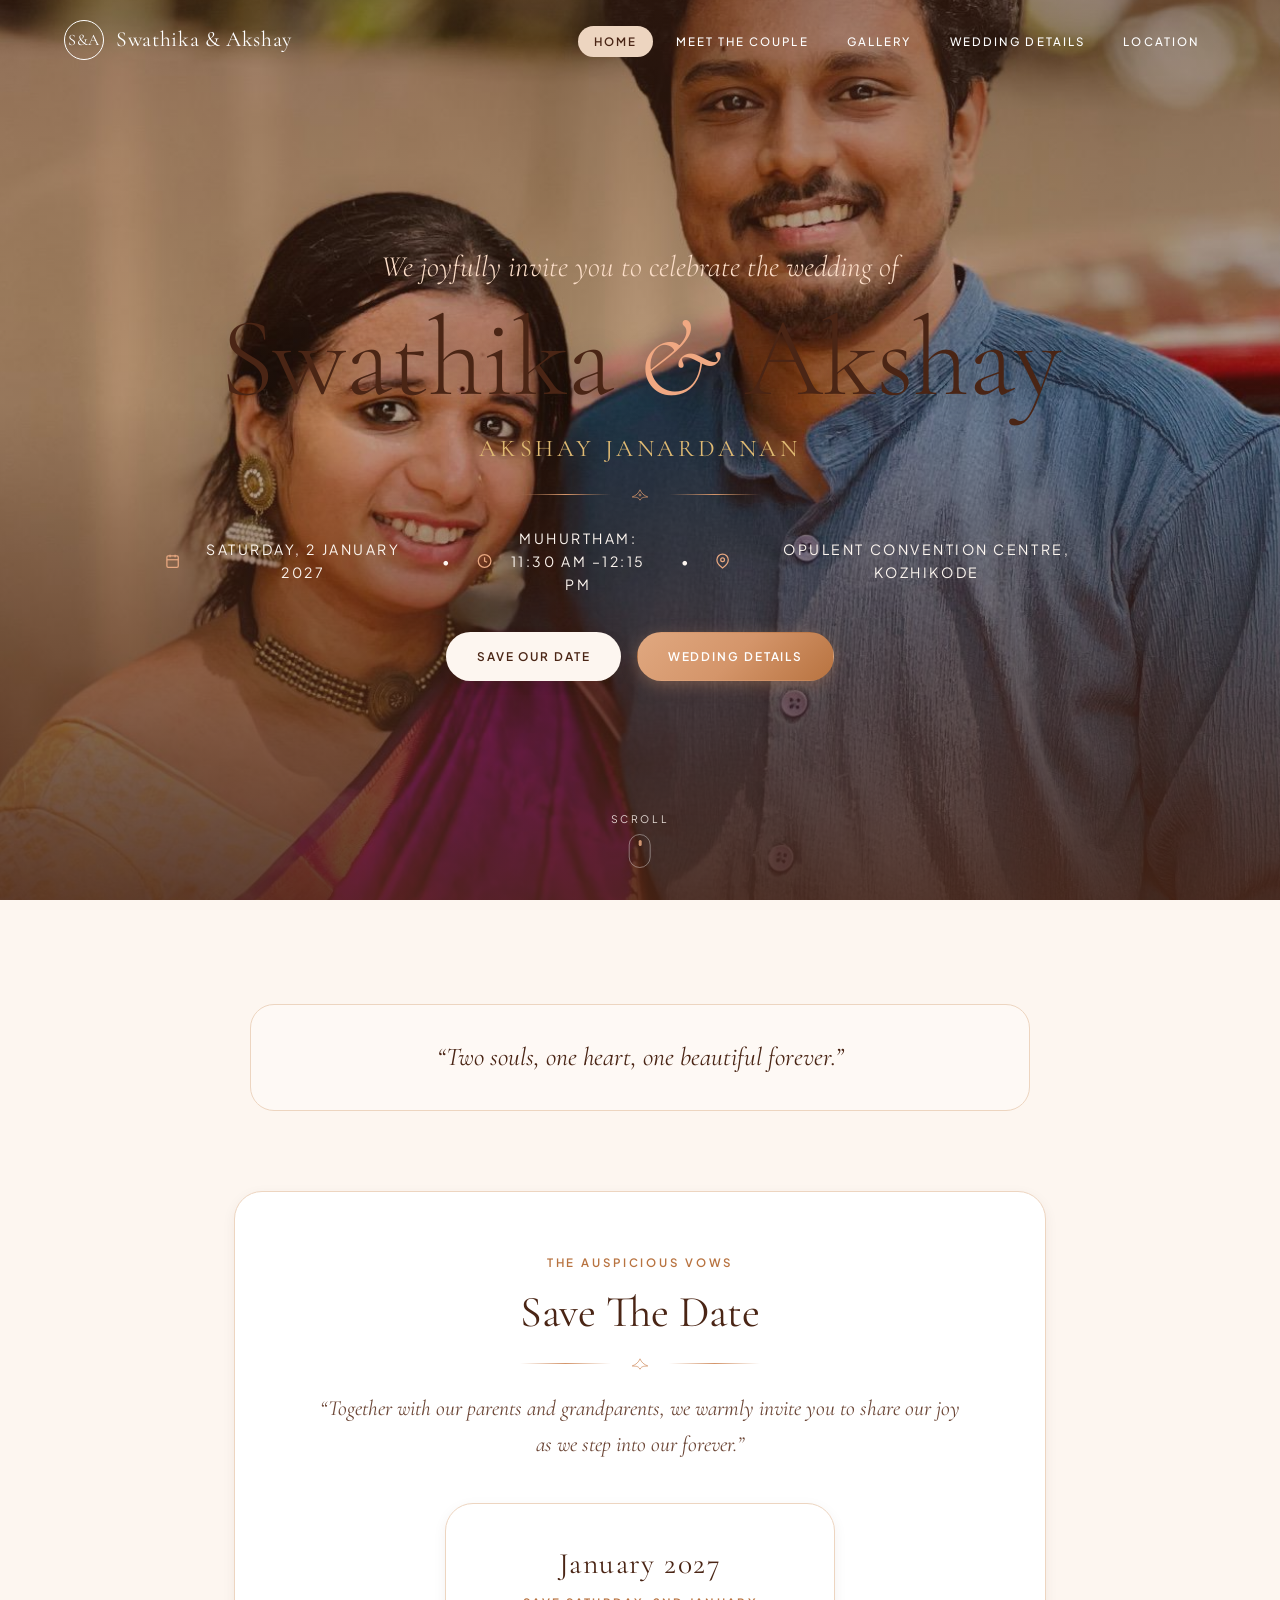
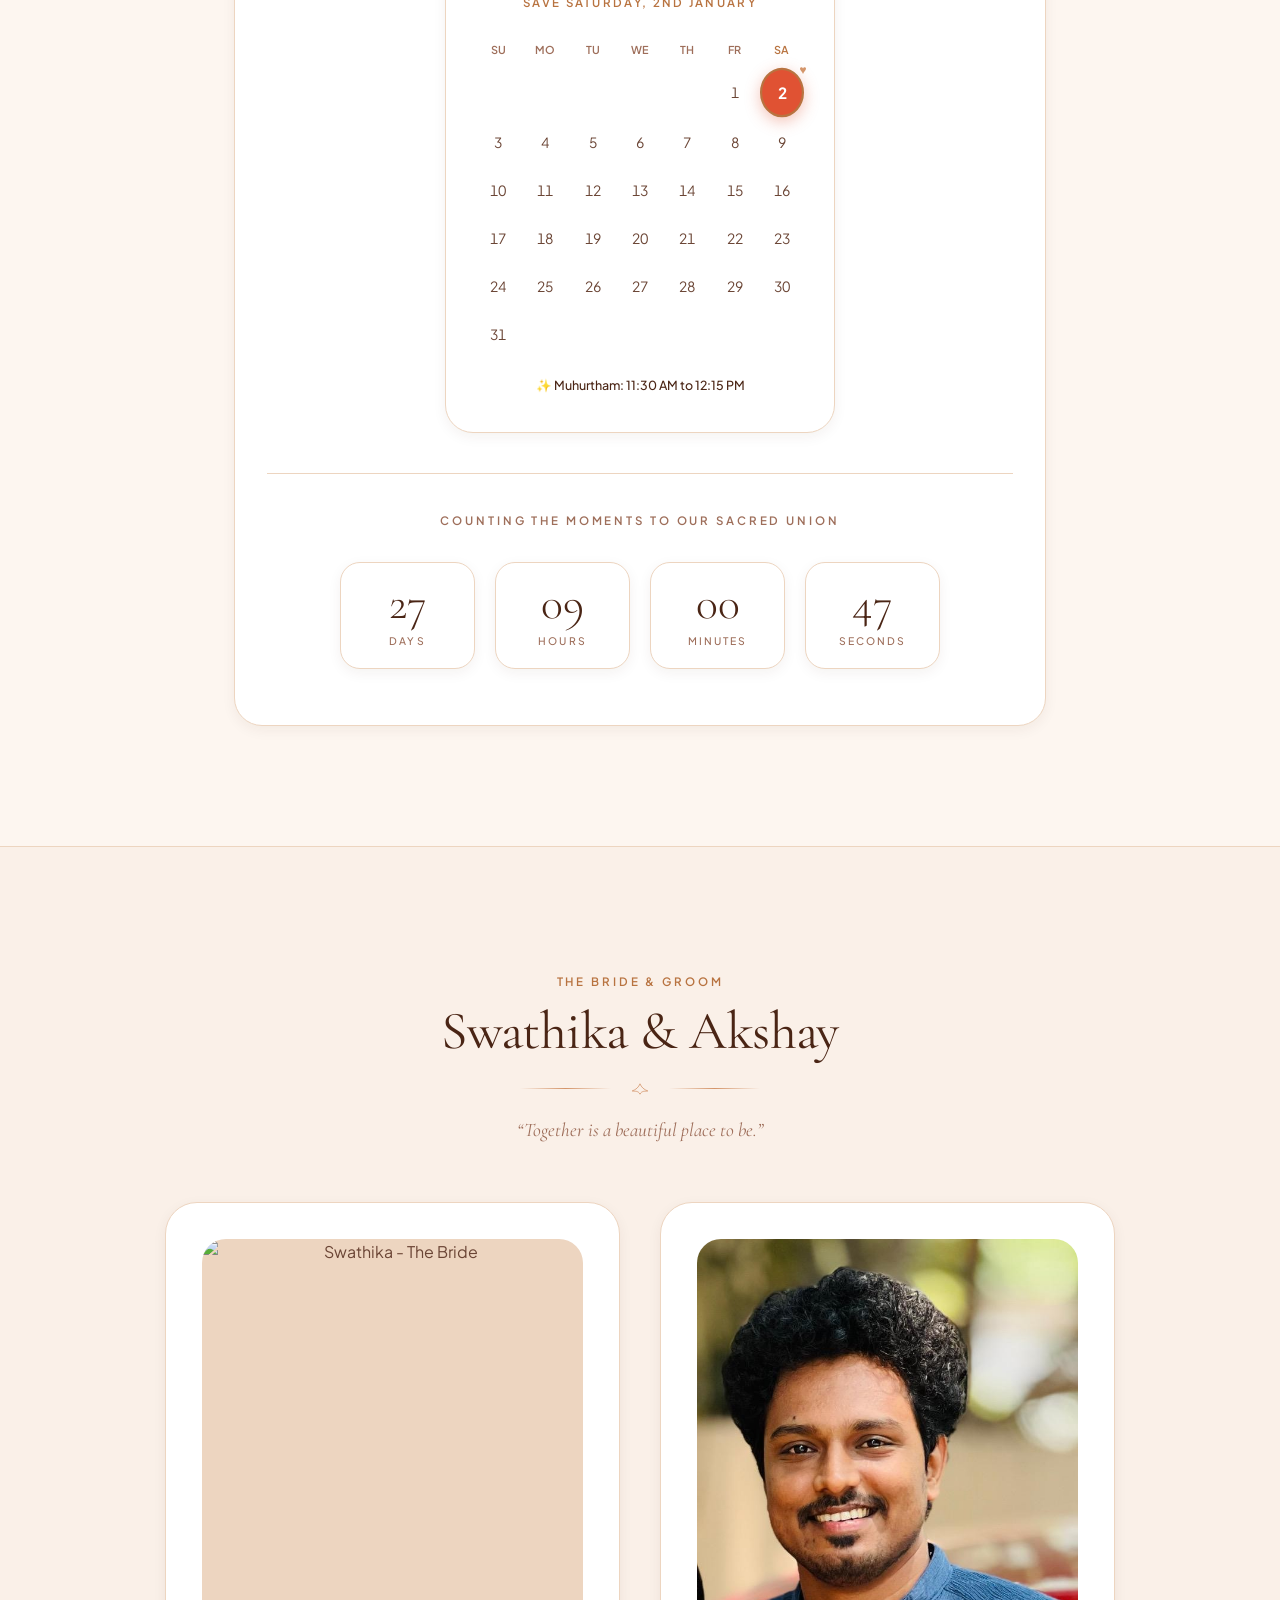
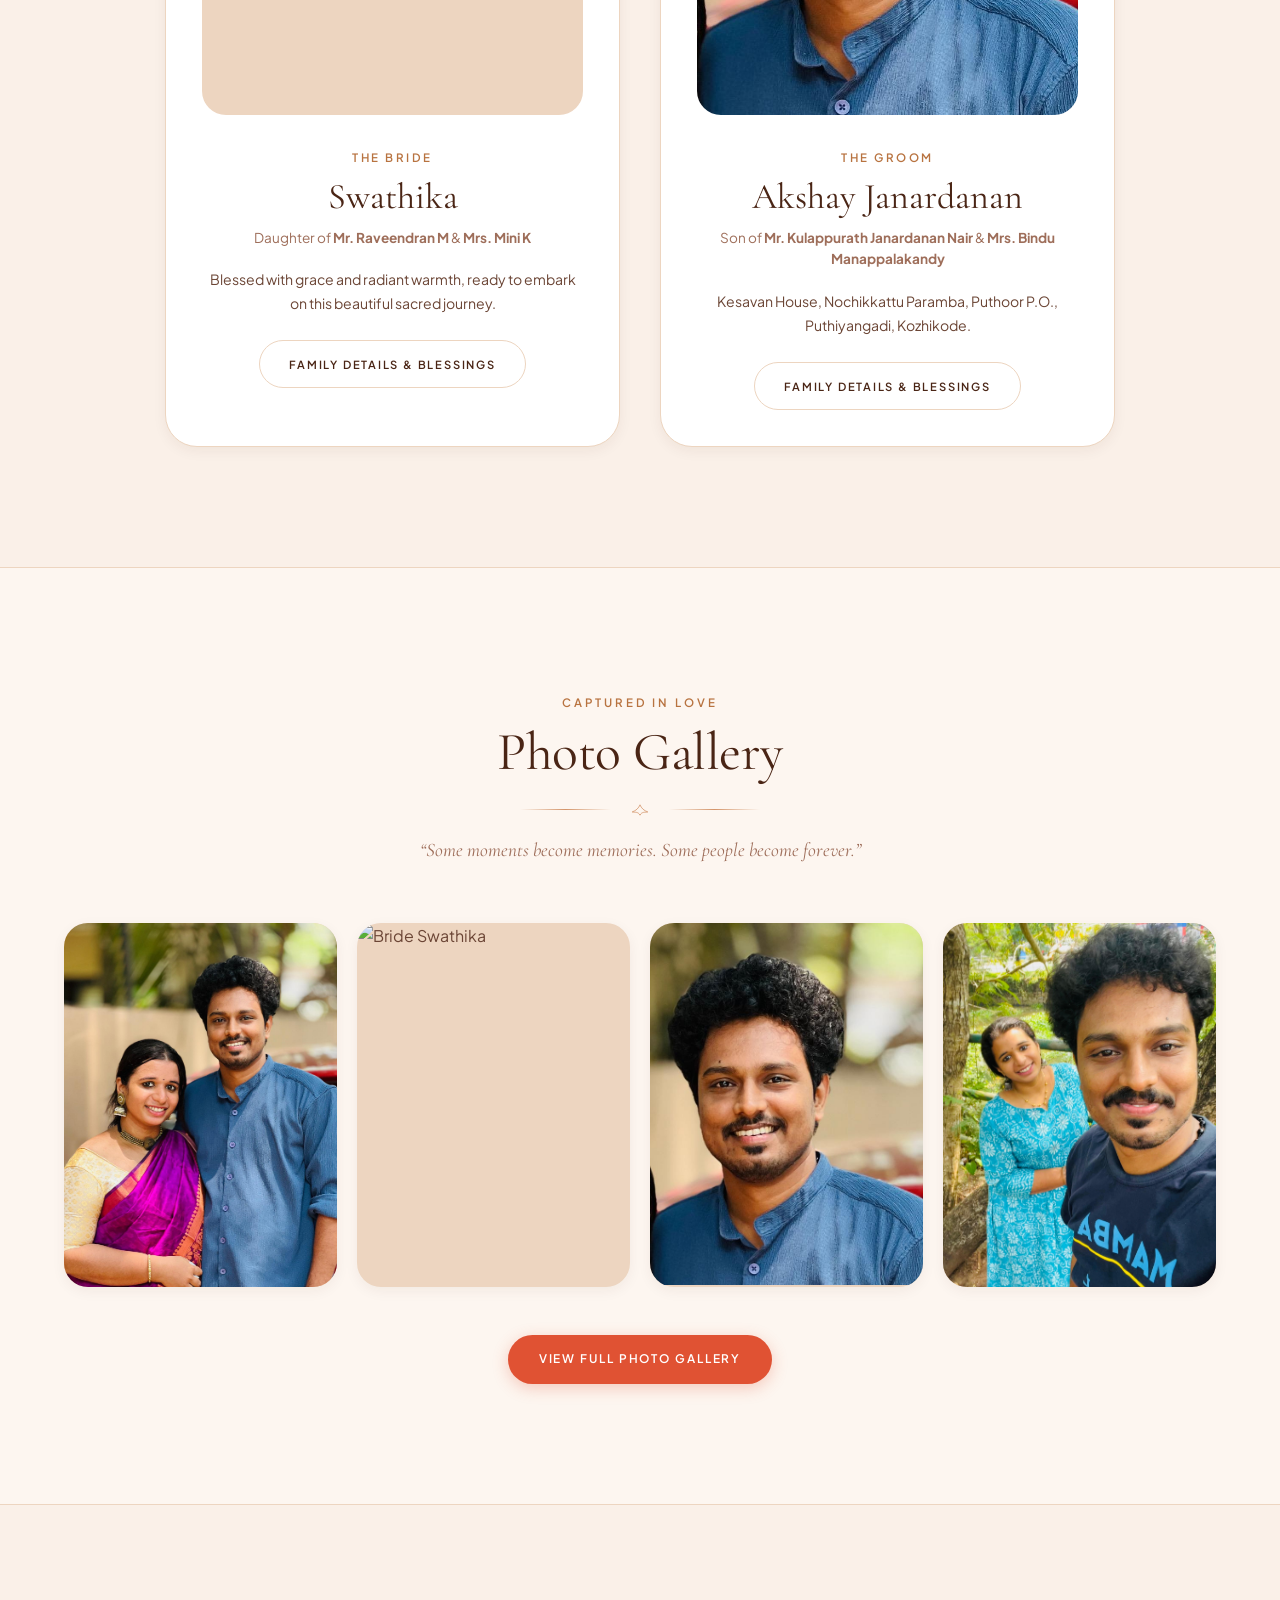
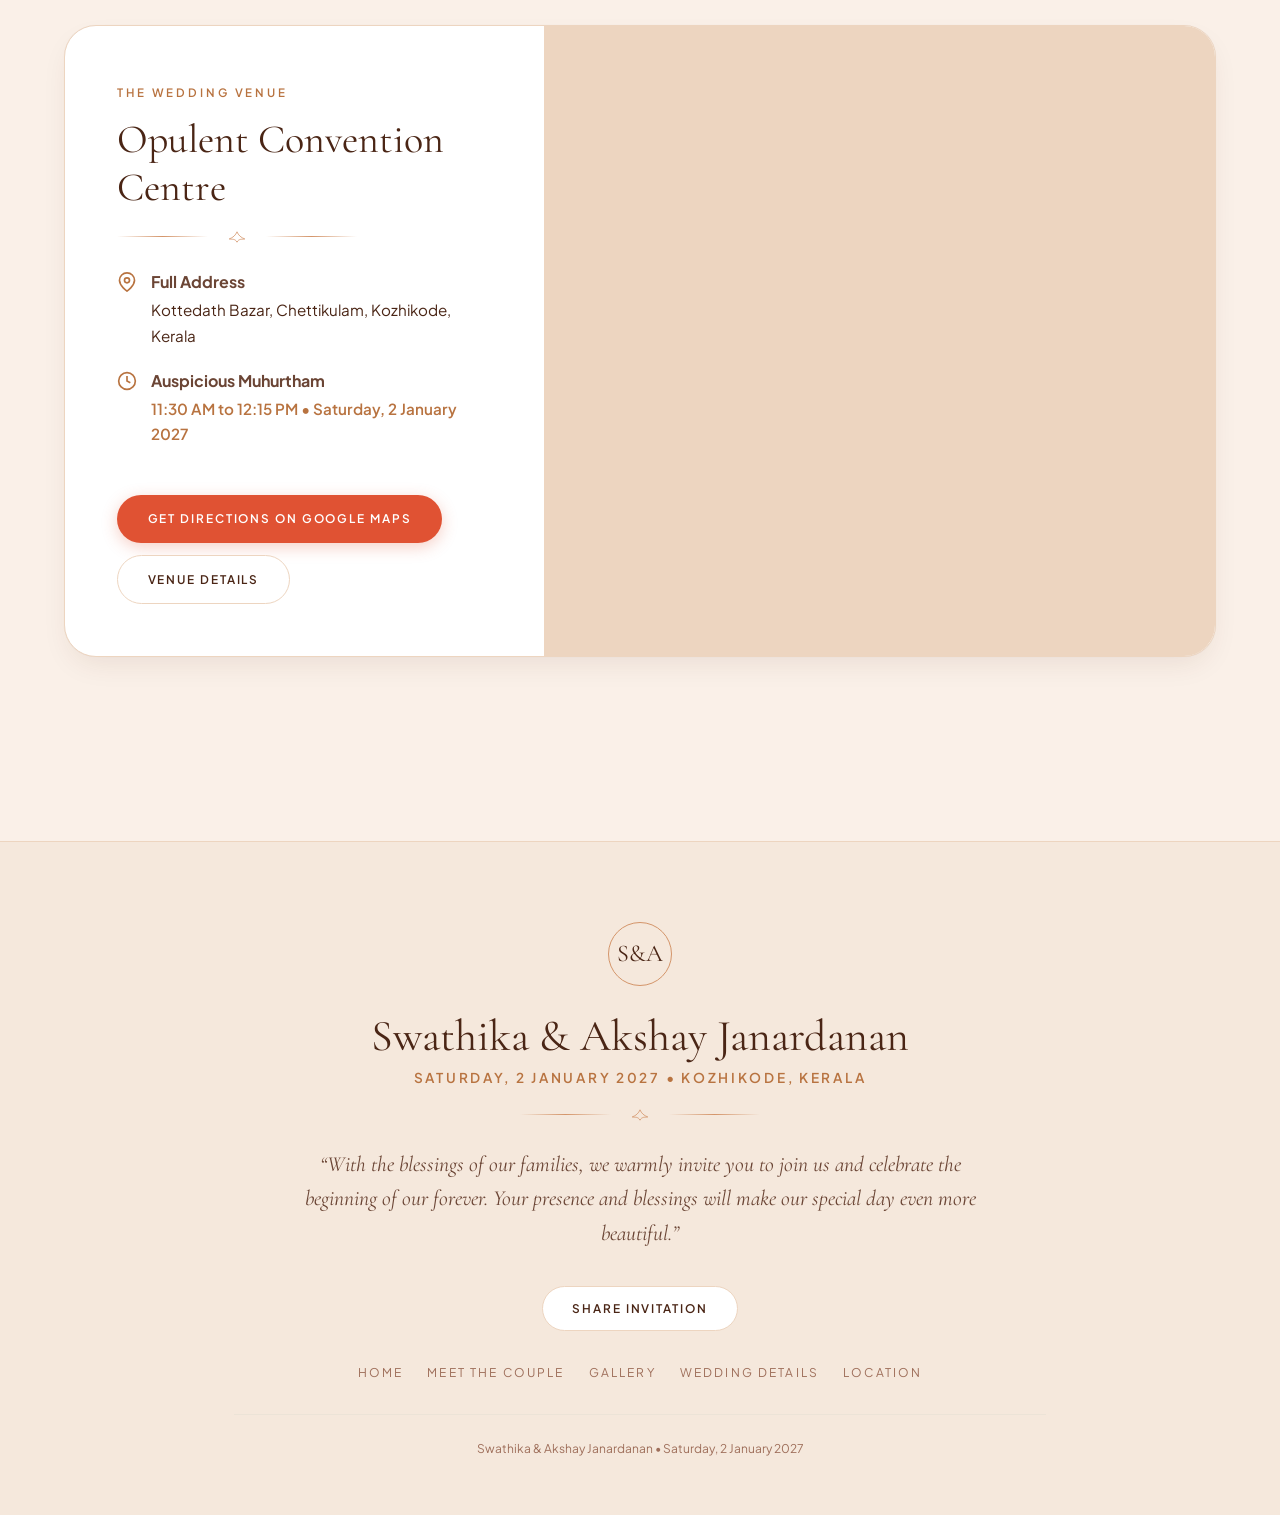
==== index.html @ 13330723 "first commit" ====
<!DOCTYPE html>
<html lang="en">
<head>
  <meta charset="UTF-8">
  <meta name="viewport" content="width=device-width, initial-scale=1.0">
  <meta name="description" content="Wedding celebration invitation for Swathika & Akshay Janardanan on Saturday, 2 January 2027 at Opulent Convention Centre, Kozhikode.">
  <meta property="og:title" content="Swathika & Akshay Janardanan — Wedding Invitation">
  <meta property="og:description" content="With the blessings of our families, we warmly invite you to join us and celebrate the beginning of our forever.">
  <title>Swathika &amp; Akshay Janardanan | Wedding Celebration</title>

  <!-- Google Fonts: Cormorant Garamond, Playfair Display, Plus Jakarta Sans, Alex Brush -->
  <link rel="preconnect" href="https://fonts.googleapis.com">
  <link rel="preconnect" href="https://fonts.gstatic.com" crossorigin>
  <link href="https://fonts.googleapis.com/css2?family=Alex+Brush&family=Cormorant+Garamond:ital,wght@0,300;0,400;0,500;0,600;1,300;1,400;1,500&family=Playfair+Display:ital,wght@0,400;0,500;0,600;1,400&family=Plus+Jakarta+Sans:wght@300;400;500;600;700&display=swap" rel="stylesheet">

  <link rel="stylesheet" href="style.css">
  <link rel="icon" type="image/svg+xml" href="data:image/svg+xml,%3Csvg xmlns='http://www.w3.org/2000/svg' viewBox='0 0 100 100'%3E%3Ccircle cx='50' cy='50' r='46' fill='%23F8F5EF' stroke='%23C5A059' stroke-width='2'/%3E%3Cpath d='M50 24 C42 34 32 44 26 58 C22 66 26 76 36 78 C44 79 48 72 50 66 C52 72 56 79 64 78 C74 76 78 66 74 58 C68 44 58 34 50 24 Z' fill='none' stroke='%2351453E' stroke-width='1.5'/%3E%3Ctext x='50' y='92' font-family='serif' font-size='11' text-anchor='middle' fill='%2351453E'%3ES %26 A%3C/text%3E%3C/svg%3E">
</head>
<body>

  <!-- =========================================================================
       NAVIGATION BAR
       ========================================================================= -->
  <header class="header-nav header-hero">
    <div class="container nav-container">
      <a href="index.html" class="nav-brand" aria-label="Swathika and Akshay Wedding Home">
        <div class="brand-monogram">S&amp;A</div>
        <span class="brand-names">Swathika &amp; Akshay</span>
      </a>

      <!-- Desktop Navigation Menu -->
      <ul class="nav-menu">
        <li><a href="index.html" class="nav-link active">Home</a></li>
        <li><a href="meet-the-couple.html" class="nav-link">Meet the Couple</a></li>
        <li><a href="gallery.html" class="nav-link">Gallery</a></li>
        <li><a href="wedding-details.html" class="nav-link">Wedding Details</a></li>
        <li><a href="location.html" class="nav-link">Location</a></li>
      </ul>
      <button class="mobile-menu-toggle" type="button" aria-label="Open navigation menu" aria-controls="mobile-navigation" aria-expanded="false">
        <svg viewBox="0 0 24 24" fill="none" stroke="currentColor" stroke-width="1.8" stroke-linecap="round" aria-hidden="true">
          <path d="M4 7h16M4 12h16M4 17h16"></path>
        </svg>
      </button>
    </div>
  </header>

  <!-- Mobile Drawer Menu -->
  <nav id="mobile-navigation" class="mobile-nav-drawer" aria-label="Mobile navigation" aria-hidden="true" inert>
    <a href="index.html" class="mobile-nav-link active">Home</a>
    <a href="meet-the-couple.html" class="mobile-nav-link">Meet the Couple</a>
    <a href="gallery.html" class="mobile-nav-link">Gallery</a>
    <a href="wedding-details.html" class="mobile-nav-link">Wedding Details</a>
    <a href="location.html" class="mobile-nav-link">Location</a>
  </nav>

  <main>
    <!-- =========================================================================
         1. FULL-SCREEN HERO SECTION
         ========================================================================= -->
    <section class="hero-section">
      <div class="hero-background">
        <!-- Couple Hero Photo (easily replaced by placing your photo at images/couple-hero.jpg) -->
        <img src="images/couple-1.jpg" alt="Swathika and Akshay Janardanan" onerror="this.onerror=null; this.src='https://images.unsplash.com/photo-1583939003579-730e3918a45a?auto=format&fit=crop&w=2000&q=85';">
      </div>
      <div class="hero-overlay"></div>

      <div class="hero-content">
        <!-- Subheading -->
        <p class="hero-subheading">
          We joyfully invite you to celebrate the wedding of
        </p>

        <!-- Couple Names -->
        <h1 class="hero-names">
          Swathika <span class="hero-ampersand">&amp;</span> Akshay
        </h1>
        <p style="font-family: var(--font-serif); font-size: 1.5rem; letter-spacing: 0.15em; text-transform: uppercase; color: #DFBA73; margin-top: -0.5rem; margin-bottom: 0.5rem;">
          Akshay Janardanan
        </p>

        <!-- Floral botanical divider -->
        <div class="floral-divider">
          <svg viewBox="0 0 40 20">
            <path d="M20 2 C18 7 14 11 8 13 C12 14 17 12 20 18 C23 12 28 14 32 13 C26 11 22 7 20 2 Z"/>
            <circle cx="20" cy="10" r="1.5"/>
          </svg>
        </div>

        <!-- Wedding Date, Muhurtham & Venue -->
        <div class="hero-details">
          <div class="hero-detail-item">
            <svg viewBox="0 0 24 24" fill="none" stroke="currentColor" stroke-width="2"><rect x="3" y="4" width="18" height="18" rx="2"></rect><line x1="16" y1="2" x2="16" y2="6"></line><line x1="8" y1="2" x2="8" y2="6"></line><line x1="3" y1="10" x2="21" y2="10"></line></svg>
            <span>Saturday, 2 January 2027</span>
          </div>
          <span>•</span>
          <div class="hero-detail-item">
            <svg viewBox="0 0 24 24" fill="none" stroke="currentColor" stroke-width="2"><circle cx="12" cy="12" r="10"></circle><polyline points="12 6 12 12 16 14"></polyline></svg>
            <span>Muhurtham: <br>11:30 AM –12:15 PM</span>
          </div>
          <span>•</span>
          <div class="hero-detail-item">
            <svg viewBox="0 0 24 24" fill="none" stroke="currentColor" stroke-width="2"><path d="M21 10c0 7-9 13-9 13s-9-6-9-13a9 9 0 0 1 18 0z"></path><circle cx="12" cy="10" r="3"></circle></svg>
            <span>Opulent Convention Centre, Kozhikode</span>
          </div>
        </div>

        <!-- Action Buttons -->
        <div class="hero-actions">
          <a href="#save-the-date" class="btn btn-light">Save Our Date</a>
          <a href="wedding-details.html" class="btn btn-gold">Wedding Details</a>
        </div>
      </div>

      <!-- Animated Scroll Indicator -->
      <a href="#save-the-date" class="scroll-indicator" aria-label="Scroll down to Save the Date">
        <span>Scroll</span>
        <div class="scroll-mouse">
          <div class="scroll-wheel"></div>
        </div>
      </a>
    </section>

    <!-- =========================================================================
         EDITORIAL QUOTE #1
         ========================================================================= -->
    <div class="container container-narrow" style="padding-top: 3.5rem;">
      <div class="editorial-quote-box">
        <p>“Two souls, one heart, one beautiful forever.”</p>
      </div>
    </div>

    <!-- =========================================================================
         SAVE THE DATE, JANUARY 2027 CALENDAR & LIVE COUNTDOWN
         ========================================================================= -->
    <section id="save-the-date" class="section" style="padding-top: 2rem;">
      <div class="container container-narrow">
        <div class="luxury-card" style="padding: 3.5rem 2rem; text-align: center;">
          <span class="eyebrow">The Auspicious Vows</span>
          <h2 style="font-size: 2.75rem; margin: 0.35rem 0 0.5rem 0;">Save The Date</h2>
          
          <div class="floral-divider">
            <svg viewBox="0 0 40 20"><path d="M20 2 C18 7 14 11 8 13 C12 14 17 12 20 18 C23 12 28 14 32 13 C26 11 22 7 20 2 Z"/></svg>
          </div>

          <p style="font-family: var(--font-serif); font-style: italic; font-size: 1.35rem; color: var(--color-brown); max-width: 650px; margin: 1rem auto; line-height: 1.7;">
            “Together with our parents and grandparents, we warmly invite you to share our joy as we step into our forever.”
          </p>

          <!-- =================================================================
               ACCURATE JANUARY 2027 CALENDAR (Saturday, January 2 Highlighted)
               January 1, 2027 is Friday. January 2, 2027 is Saturday.
               ================================================================= -->
          <div class="calendar-card">
            <div class="calendar-header">January 2027</div>
            <div class="calendar-sub">Save Saturday, 2nd January</div>
            
            <div class="calendar-grid">
              <!-- Weekday Headers -->
              <div class="cal-day-name">Su</div>
              <div class="cal-day-name">Mo</div>
              <div class="cal-day-name">Tu</div>
              <div class="cal-day-name">We</div>
              <div class="cal-day-name">Th</div>
              <div class="cal-day-name">Fr</div>
              <div class="cal-day-name" style="color: var(--color-gold-dark);">Sa</div>

              <!-- Week 1: Jan 1 starts on Friday -->
              <div class="cal-date empty"></div>
              <div class="cal-date empty"></div>
              <div class="cal-date empty"></div>
              <div class="cal-date empty"></div>
              <div class="cal-date empty"></div>
              <div class="cal-date">1</div>
              <!-- HIGHLIGHTED WEDDING DAY: SATURDAY 2 JANUARY -->
              <div class="cal-date wedding-day" title="Wedding Day of Swathika & Akshay Janardanan!">2</div>

              <!-- Week 2 -->
              <div class="cal-date">3</div>
              <div class="cal-date">4</div>
              <div class="cal-date">5</div>
              <div class="cal-date">6</div>
              <div class="cal-date">7</div>
              <div class="cal-date">8</div>
              <div class="cal-date">9</div>

              <!-- Week 3 -->
              <div class="cal-date">10</div>
              <div class="cal-date">11</div>
              <div class="cal-date">12</div>
              <div class="cal-date">13</div>
              <div class="cal-date">14</div>
              <div class="cal-date">15</div>
              <div class="cal-date">16</div>

              <!-- Week 4 -->
              <div class="cal-date">17</div>
              <div class="cal-date">18</div>
              <div class="cal-date">19</div>
              <div class="cal-date">20</div>
              <div class="cal-date">21</div>
              <div class="cal-date">22</div>
              <div class="cal-date">23</div>

              <!-- Week 5 -->
              <div class="cal-date">24</div>
              <div class="cal-date">25</div>
              <div class="cal-date">26</div>
              <div class="cal-date">27</div>
              <div class="cal-date">28</div>
              <div class="cal-date">29</div>
              <div class="cal-date">30</div>

              <!-- Week 6 -->
              <div class="cal-date">31</div>
              <div class="cal-date empty"></div>
              <div class="cal-date empty"></div>
              <div class="cal-date empty"></div>
              <div class="cal-date empty"></div>
              <div class="cal-date empty"></div>
              <div class="cal-date empty"></div>
            </div>

            <div style="margin-top: 1.25rem; font-size: 0.78rem; color: var(--color-brown-dark); font-weight: 500;">
              ✨ Muhurtham: 11:30 AM to 12:15 PM
            </div>
          </div>

          <!-- Live Countdown to Muhurtham (2 Jan 2027, 11:30 AM) -->
          <div style="margin-top: 2rem; padding-top: 2rem; border-top: 1px solid var(--color-beige);">
            <span class="eyebrow" style="color: var(--color-brown-light);">Counting the Moments to Our Sacred Union</span>
            <div class="countdown-grid">
              <div class="countdown-box">
                <div class="countdown-num" id="cd-days">00</div>
                <div class="countdown-label">Days</div>
              </div>
              <div class="countdown-box">
                <div class="countdown-num" id="cd-hours">00</div>
                <div class="countdown-label">Hours</div>
              </div>
              <div class="countdown-box">
                <div class="countdown-num" id="cd-minutes">00</div>
                <div class="countdown-label">Minutes</div>
              </div>
              <div class="countdown-box">
                <div class="countdown-num" id="cd-seconds">00</div>
                <div class="countdown-label">Seconds</div>
              </div>
            </div>
          </div>
        </div>
      </div>
    </section>

    <!-- =========================================================================
         MEET THE COUPLE TEASER
         ========================================================================= -->
    <section class="section" style="background-color: var(--color-beige-light); border-top: 1px solid var(--color-beige); border-bottom: 1px solid var(--color-beige);">
      <div class="container">
        <div class="section-title-wrap">
          <span class="eyebrow">The Bride &amp; Groom</span>
          <h2 class="section-title">Swathika &amp; Akshay</h2>
          <div class="floral-divider">
            <svg viewBox="0 0 40 20"><path d="M20 2 C18 7 14 11 8 13 C12 14 17 12 20 18 C23 12 28 14 32 13 C26 11 22 7 20 2 Z"/></svg>
          </div>
          <p class="section-subtitle">“Together is a beautiful place to be.”</p>
        </div>

        <div style="display: grid; grid-template-columns: repeat(auto-fit, minmax(280px, 1fr)); gap: 2.5rem; max-width: 950px; margin: 0 auto;">
          <!-- Bride Portrait Card -->
          <div class="profile-card">
            <div class="profile-photo">
              <img src="images/swathika.jpg" alt="Swathika - The Bride" onerror="this.onerror=null; this.src='https://images.unsplash.com/photo-1534528741775-53994a69daeb?auto=format&fit=crop&w=1200&q=80';">
            </div>
            <span class="profile-role">The Bride</span>
            <h3 class="profile-name">Swathika</h3>
            <p class="profile-parents">
              Daughter of <strong>Mr. Raveendran M</strong> &amp; <strong>Mrs. Mini K</strong>
            </p>
            <p style="font-size: 0.88rem; color: var(--color-brown); line-height: 1.7; margin-bottom: 1.5rem;">
              Blessed with grace and radiant warmth, ready to embark on this beautiful sacred journey.
            </p>
            <a href="meet-the-couple.html" class="btn btn-secondary" style="font-size: 0.7rem;">Family Details &amp; Blessings</a>
          </div>

          <!-- Groom Portrait Card -->
          <div class="profile-card">
            <div class="profile-photo">
              <img src="images/akshay.jpg" alt="Akshay Janardanan - The Groom" onerror="this.onerror=null; this.src='https://images.unsplash.com/photo-1507003211169-0a1dd7228f2d?auto=format&fit=crop&w=1200&q=80';">
            </div>
            <span class="profile-role">The Groom</span>
            <h3 class="profile-name">Akshay Janardanan</h3>
            <p class="profile-parents">
              Son of <strong>Mr. Kulappurath Janardanan Nair</strong> &amp; <strong>Mrs. Bindu Manappalakandy</strong>
            </p>
            <p style="font-size: 0.88rem; color: var(--color-brown); line-height: 1.7; margin-bottom: 1.5rem;">
              Kesavan House, Nochikkattu Paramba, Puthoor P.O., Puthiyangadi, Kozhikode.
            </p>
            <a href="meet-the-couple.html" class="btn btn-secondary" style="font-size: 0.7rem;">Family Details &amp; Blessings</a>
          </div>
        </div>
      </div>
    </section>

    <!-- =========================================================================
         GALLERY HIGHLIGHT STRIP
         ========================================================================= -->
    <section class="section">
      <div class="container">
        <div class="section-title-wrap">
          <span class="eyebrow">Captured In Love</span>
          <h2 class="section-title">Photo Gallery</h2>
          <div class="floral-divider">
            <svg viewBox="0 0 40 20"><path d="M20 2 C18 7 14 11 8 13 C12 14 17 12 20 18 C23 12 28 14 32 13 C26 11 22 7 20 2 Z"/></svg>
          </div>
          <p class="section-subtitle">“Some moments become memories. Some people become forever.”</p>
        </div>

        <div style="display: grid; grid-template-columns: repeat(auto-fit, minmax(240px, 1fr)); gap: 1.25rem;">
          <a href="gallery.html" class="gallery-card aspect-portrait" style="margin-bottom: 0;">
            <div class="gallery-image-wrap">
              <img src="images/couple-1.jpg" alt="Swathika & Akshay" onerror="this.onerror=null; this.src='https://images.unsplash.com/photo-1519741497674-611481863552?auto=format&fit=crop&w=900&q=80';">
            </div>
            <div class="gallery-overlay">
              <span class="gallery-tag">Couple Portrait</span>
              <h4 class="gallery-card-title">Swathika &amp; Akshay</h4>
            </div>
          </a>

          <a href="gallery.html" class="gallery-card aspect-portrait" style="margin-bottom: 0;">
            <div class="gallery-image-wrap">
              <img src="images/swathika.jpg" alt="Bride Swathika" onerror="this.onerror=null; this.src='https://images.unsplash.com/photo-1534528741775-53994a69daeb?auto=format&fit=crop&w=900&q=80';">
            </div>
            <div class="gallery-overlay">
              <span class="gallery-tag">The Bride</span>
              <h4 class="gallery-card-title">Swathika</h4>
            </div>
          </a>

          <a href="gallery.html" class="gallery-card aspect-portrait" style="margin-bottom: 0;">
            <div class="gallery-image-wrap">
              <img src="images/akshay.jpg" alt="Groom Akshay" onerror="this.onerror=null; this.src='https://images.unsplash.com/photo-1507003211169-0a1dd7228f2d?auto=format&fit=crop&w=900&q=80';">
            </div>
            <div class="gallery-overlay">
              <span class="gallery-tag">The Groom</span>
              <h4 class="gallery-card-title">Akshay Janardanan</h4>
            </div>
          </a>

          <a href="gallery.html" class="gallery-card aspect-portrait" style="margin-bottom: 0;">
            <div class="gallery-image-wrap">
              <img src="images/couple-2.jpg" alt="A Lifetime of Love" onerror="this.onerror=null; this.src='https://images.unsplash.com/photo-1511285560929-80b456fea0bc?auto=format&fit=crop&w=900&q=80';">
            </div>
            <div class="gallery-overlay">
              <span class="gallery-tag">Forever Together</span>
              <h4 class="gallery-card-title">Cherished Moments</h4>
            </div>
          </a>
        </div>

        <div style="text-align: center; margin-top: 3rem;">
          <a href="gallery.html" class="btn btn-primary">View Full Photo Gallery</a>
        </div>
      </div>
    </section>

    <!-- =========================================================================
         VENUE & LOCATION PREVIEW
         ========================================================================= -->
    <section class="section" style="background-color: var(--color-beige-light); border-top: 1px solid var(--color-beige);">
      <div class="container">
        <div class="location-hero-card">
          <div class="location-info-pane">
            <div>
              <span class="eyebrow">The Wedding Venue</span>
              <h2 class="venue-name">Opulent Convention Centre</h2>
              
              <div class="floral-divider" style="margin-left: 0;">
                <svg viewBox="0 0 40 20"><path d="M20 2 C18 7 14 11 8 13 C12 14 17 12 20 18 C23 12 28 14 32 13 C26 11 22 7 20 2 Z"/></svg>
              </div>

              <div class="location-details-list">
                <div class="location-detail-row">
                  <svg viewBox="0 0 24 24" fill="none" stroke="currentColor" stroke-width="2"><path d="M21 10c0 7-9 13-9 13s-9-6-9-13a9 9 0 0 1 18 0z"></path><circle cx="12" cy="10" r="3"></circle></svg>
                  <div>
                    <strong>Full Address</strong>
                    <p style="font-size: 0.95rem; color: var(--color-brown-dark); margin-top: 0.15rem;">
                      Kottedath Bazar, Chettikulam, Kozhikode, Kerala
                    </p>
                  </div>
                </div>

                <div class="location-detail-row">
                  <svg viewBox="0 0 24 24" fill="none" stroke="currentColor" stroke-width="2"><circle cx="12" cy="12" r="10"></circle><polyline points="12 6 12 12 16 14"></polyline></svg>
                  <div>
                    <strong>Auspicious Muhurtham</strong>
                    <p style="font-size: 0.95rem; color: var(--color-gold-dark); font-weight: 600; margin-top: 0.15rem;">
                      11:30 AM to 12:15 PM • Saturday, 2 January 2027
                    </p>
                  </div>
                </div>
              </div>
            </div>

            <div style="display: flex; flex-wrap: wrap; gap: 0.75rem; margin-top: 1.5rem;">
              <a href="https://www.google.com/maps/search/?api=1&query=Opulent+Convention+Centre+Kottedath+Bazar+Chettikulam+Kozhikode" target="_blank" rel="noopener noreferrer" class="btn btn-primary">
                Get Directions on Google Maps
              </a>
              <a href="location.html" class="btn btn-secondary">Venue Details</a>
            </div>
          </div>

          <div class="location-map-pane">
            <iframe
              title="Google Map of Opulent Convention Centre, Kozhikode"
              src="https://maps.google.com/maps?q=Opulent+Convention+Centre+Chettikulam+Kozhikode&t=&z=15&ie=UTF8&iwloc=&output=embed"
              allowfullscreen=""
              loading="lazy"
              referrerpolicy="no-referrer-when-downgrade">
            </iframe>
          </div>
        </div>
      </div>
    </section>
  </main>

  <!-- =========================================================================
       WEDDING INVITATION FOOTER
       ========================================================================= -->
  <footer class="wedding-footer">
    <div class="container container-narrow">
      <div class="footer-monogram">S&amp;A</div>
      <h2 class="footer-names">Swathika &amp; Akshay Janardanan</h2>
      <p class="footer-date">Saturday, 2 January 2027 • Kozhikode, Kerala</p>

      <div class="floral-divider">
        <svg viewBox="0 0 40 20"><path d="M20 2 C18 7 14 11 8 13 C12 14 17 12 20 18 C23 12 28 14 32 13 C26 11 22 7 20 2 Z"/></svg>
      </div>

      <!-- User Specified Closing Invitation Message -->
      <p class="footer-blessing">
        “With the blessings of our families, we warmly invite you to join us and celebrate the beginning of our forever. Your presence and blessings will make our special day even more beautiful.”
      </p>

      <div style="margin: 1.5rem 0;">
        <button type="button" class="btn btn-secondary open-share-btn">Share Invitation</button>
      </div>

      <div class="footer-nav">
        <a href="index.html">Home</a>
        <a href="meet-the-couple.html">Meet the Couple</a>
        <a href="gallery.html">Gallery</a>
        <a href="wedding-details.html">Wedding Details</a>
        <a href="location.html">Location</a>
      </div>

      <p class="footer-copy">
        Swathika &amp; Akshay Janardanan • Saturday, 2 January 2027
      </p>
    </div>
  </footer>

  

      <div id="rsvp-success-view" style="display: none; text-align: center; padding: 2rem 1rem;">
        <div style="width: 60px; height: 60px; border-radius: 50%; background: var(--color-sage-light); color: var(--color-sage-dark); display: flex; align-items: center; justify-content: center; margin: 0 auto 1.25rem auto;">
          <svg viewBox="0 0 24 24" width="30" height="30" fill="none" stroke="currentColor" stroke-width="2.5"><polyline points="20 6 9 17 4 12"></polyline></svg>
        </div>
        <h3 style="font-size: 2rem; margin-bottom: 0.5rem;">Blessings Received!</h3>
        <p style="font-size: 0.95rem; color: var(--color-brown); max-width: 400px; margin: 0 auto 1.5rem auto;">
          Thank you, <strong id="rsvp-confirm-name"></strong>. Your response has been saved on this device. We look forward to celebrating with you!
        </p>
        <button id="rsvp-return-btn" type="button" class="btn btn-primary">Return to Invitation</button>
      </div>
    </div>
  </div>

  <!-- =========================================================================
       SHARE MODAL (Vanilla JS)
       ========================================================================= -->
  <div id="share-modal" class="modal-backdrop" role="dialog" aria-modal="true" aria-label="Share Wedding Invitation">
    <div class="modal-box" style="max-width: 460px;">
      <button id="share-close-btn" class="modal-close" type="button" aria-label="Close modal">
        <svg viewBox="0 0 24 24" width="22" height="22" stroke="currentColor" stroke-width="2" fill="none"><line x1="18" y1="6" x2="6" y2="18"></line><line x1="6" y1="6" x2="18" y2="18"></line></svg>
      </button>

      <div style="text-align: center; margin-bottom: 1.5rem;">
        <span class="eyebrow">Wedding of Swathika &amp; Akshay</span>
        <h3 style="font-size: 2rem;">Share Our Invitation</h3>
        <div class="floral-divider">
          <svg viewBox="0 0 40 20"><path d="M20 2 C18 7 14 11 8 13 C12 14 17 12 20 18 C23 12 28 14 32 13 C26 11 22 7 20 2 Z"/></svg>
        </div>
        <p style="font-size: 0.85rem; color: var(--color-brown-light);">Share this link with friends and family.</p>
      </div>

      <div style="display: flex; gap: 0.5rem; margin-bottom: 1.5rem;">
        <input type="text" id="share-url-input" class="form-input" value="https://swathika-akshay.wedding" readonly style="font-size: 0.85rem;">
        <button id="copy-link-btn" type="button" class="btn btn-primary" style="white-space: nowrap; padding: 0.85rem 1.25rem;">Copy</button>
      </div>

      <div style="display: grid; grid-template-columns: 1fr 1fr; gap: 0.75rem;">
        <button id="share-whatsapp-btn" type="button" class="btn btn-secondary" style="font-size: 0.72rem;">WhatsApp</button>
        <button id="share-email-btn" type="button" class="btn btn-secondary" style="font-size: 0.72rem;">Email Invite</button>
      </div>
    </div>
  </div>

  <script src="script.js"></script>
</body>
</html>
---- style.css ----
/* ==========================================================================
   SWATHIKA & AKSHAY JANARDANAN — WEDDING INVITATION STYLESHEET
   Aesthetic: Sophisticated Kerala Wedding • Warm Terracotta & Coral • Modern Pinterest
   ========================================================================== */

/* --------------------------------------------------------------------------
   CSS VARIABLES & DESIGN TOKENS
   -------------------------------------------------------------------------- */
:root {
  /* Warm Terracotta & Coral Wedding Palette */
  --color-ivory: #FDF6F0;          /* Primary background canvas — warm cream */
  --color-cream: #FEF9F5;          /* Soft pristine cream */
  --color-ivory-dark: #F5E8DC;     /* Contrast section background */
  --color-beige: #EDD5C0;          /* Elegant border & card line — warm sand */
  --color-beige-light: #FAF0E8;    /* Light beige surface */
  --color-beige-dark: #D4A882;     /* Accent separator line */
  
  /* Coral & Terracotta Accents — from uploaded palette */
  --color-gold: #D4956A;           /* Warm sandy tan (left swatch) */
  --color-gold-light: #FAEADE;     /* Very light sandy tint */
  --color-gold-dark: #B87340;      /* Warm golden caramel (right swatch) */
  --color-gold-metallic: linear-gradient(135deg, #E0A880 0%, #D4956A 50%, #B87340 100%);

  /* Coral / Terracotta — the signature accent */
  --color-coral: #E05233;          /* Bold coral-red (middle swatch) */
  --color-coral-dark: #C4401F;     /* Deep terracotta */
  --color-coral-light: #FCEAE5;    /* Blush tint */
  --color-coral-medium: #E87055;   /* Medium coral */

  /* Botanical accents — warm olive */
  --color-sage: #9E8E7A;
  --color-sage-light: #F0E8DE;
  --color-sage-dark: #6B5540;

  /* Typography Colors */
  --color-brown: #6B4535;          /* Primary warm brown text */
  --color-brown-dark: #4A2515;     /* Rich deep terracotta-brown headings */
  --color-brown-light: #9E6E5A;    /* Secondary muted warm brown */
  --color-white: #FFFFFF;

  /* Fonts */
  --font-serif: 'Cormorant Garamond', 'Playfair Display', Georgia, serif;
  --font-display: 'Playfair Display', 'Cormorant Garamond', Georgia, serif;
  --font-sans: 'Plus Jakarta Sans', -apple-system, BlinkMacSystemFont, 'Segoe UI', Roboto, sans-serif;
  --font-script: 'Alex Brush', 'Great Vibes', cursive;

  /* Shadows — warm terracotta-tinted */
  --shadow-sm: 0 4px 14px rgba(74, 37, 21, 0.06);
  --shadow-md: 0 12px 30px -8px rgba(74, 37, 21, 0.10), 0 0 1px rgba(74, 37, 21, 0.06);
  --shadow-lg: 0 24px 50px -12px rgba(74, 37, 21, 0.15);
  --shadow-xl: 0 32px 64px -16px rgba(74, 37, 21, 0.25);

  /* Transitions */
  --transition-fast: 0.2s ease;
  --transition-normal: 0.35s cubic-bezier(0.16, 1, 0.3, 1);
  --transition-slow: 0.6s cubic-bezier(0.16, 1, 0.3, 1);
}

/* --------------------------------------------------------------------------
   BASE STYLES & RESET
   -------------------------------------------------------------------------- */
*, *::before, *::after {
  box-sizing: border-box;
  margin: 0;
  padding: 0;
}

html {
  scroll-behavior: smooth;
  -webkit-font-smoothing: antialiased;
  -moz-osx-font-smoothing: grayscale;
}

body {
  background-color: var(--color-ivory);
  color: var(--color-brown);
  font-family: var(--font-sans);
  font-size: 16px;
  line-height: 1.65;
  overflow-x: hidden;
  min-height: 100vh;
  display: flex;
  flex-direction: column;
}

main {
  flex: 1;
}

::selection {
  background-color: var(--color-coral-light);
  color: var(--color-brown-dark);
}

/* Custom Scrollbar */
::-webkit-scrollbar {
  width: 7px;
}
::-webkit-scrollbar-track {
  background: var(--color-ivory);
}
::-webkit-scrollbar-thumb {
  background: var(--color-beige-dark);
  border-radius: 999px;
}
::-webkit-scrollbar-thumb:hover {
  background: var(--color-gold);
}

/* Typography Defaults */
h1, h2, h3, h4, h5, h6 {
  font-family: var(--font-serif);
  font-weight: 400;
  color: var(--color-brown-dark);
  line-height: 1.2;
}

p {
  color: var(--color-brown);
}

a {
  color: inherit;
  text-decoration: none;
  transition: color var(--transition-fast);
}

img {
  max-width: 100%;
  height: auto;
  display: block;
}

button, input, select, textarea {
  font-family: inherit;
  font-size: inherit;
}

button:focus-visible,
a:focus-visible,
input:focus-visible,
select:focus-visible,
textarea:focus-visible {
  outline: 3px solid var(--color-coral);
  outline-offset: 3px;
}

/* --------------------------------------------------------------------------
   LAYOUT CONTAINERS & UTILITY CLASSES
   -------------------------------------------------------------------------- */
.container {
  width: 100%;
  max-width: 1200px;
  margin-left: auto;
  margin-right: auto;
  padding-left: 1.5rem;
  padding-right: 1.5rem;
}

.container-narrow {
  max-width: 860px;
}

.section {
  padding-top: 5.5rem;
  padding-bottom: 5.5rem;
}

@media (min-width: 768px) {
  .section {
    padding-top: 7.5rem;
    padding-bottom: 7.5rem;
  }
}

.section-title-wrap {
  text-align: center;
  max-width: 720px;
  margin: 0 auto 3.5rem auto;
}

.eyebrow {
  display: inline-block;
  font-size: 0.72rem;
  font-weight: 600;
  text-transform: uppercase;
  letter-spacing: 0.25em;
  color: var(--color-gold-dark);
  margin-bottom: 0.5rem;
}

.section-title {
  font-size: 2.35rem;
  font-weight: 400;
  color: var(--color-brown-dark);
  letter-spacing: -0.01em;
}

@media (min-width: 768px) {
  .section-title {
    font-size: 3.35rem;
  }
}

.section-subtitle {
  font-family: var(--font-serif);
  font-style: italic;
  font-size: 1.2rem;
  color: var(--color-brown-light);
  margin-top: 0.5rem;
}

/* Delicate Botanical / Kasavu Divider */
.floral-divider {
  display: flex;
  align-items: center;
  justify-content: center;
  gap: 1rem;
  margin: 1.1rem auto;
  width: 100%;
  max-width: 240px;
  color: var(--color-gold);
}

.floral-divider::before,
.floral-divider::after {
  content: "";
  height: 1px;
  flex: 1;
  background: linear-gradient(to right, transparent, var(--color-gold), transparent);
}

.floral-divider svg {
  width: 26px;
  height: 16px;
  fill: none;
  stroke: currentColor;
  stroke-width: 1.2;
}

/* Luxury Card */
.luxury-card {
  background: var(--color-white);
  border: 1px solid var(--color-beige);
  border-radius: 1.75rem;
  box-shadow: var(--shadow-sm);
  transition: transform var(--transition-normal), box-shadow var(--transition-normal), border-color var(--transition-normal);
}

.luxury-card:hover {
  transform: translateY(-4px);
  box-shadow: var(--shadow-md);
  border-color: var(--color-gold);
}

/* Buttons */
.btn {
  display: inline-flex;
  align-items: center;
  justify-content: center;
  gap: 0.6rem;
  padding: 0.85rem 1.85rem;
  border-radius: 999px;
  font-size: 0.74rem;
  font-weight: 600;
  text-transform: uppercase;
  letter-spacing: 0.16em;
  cursor: pointer;
  border: 1px solid transparent;
  transition: all var(--transition-normal);
  text-decoration: none;
}

.btn-primary {
  background-color: var(--color-coral);
  color: var(--color-white);
  box-shadow: 0 4px 16px rgba(224, 82, 51, 0.28);
}

.btn-primary:hover {
  background-color: var(--color-coral-dark);
  transform: translateY(-2px);
  box-shadow: 0 8px 24px rgba(224, 82, 51, 0.4);
}

.btn-gold {
  background: var(--color-gold-metallic);
  color: var(--color-white);
  box-shadow: 0 4px 16px rgba(212, 149, 106, 0.35);
}

.btn-gold:hover {
  transform: translateY(-2px);
  box-shadow: 0 8px 24px rgba(212, 149, 106, 0.5);
}

.btn-secondary {
  background-color: var(--color-white);
  color: var(--color-brown-dark);
  border-color: var(--color-beige);
}

.btn-secondary:hover {
  background-color: var(--color-beige-light);
  border-color: var(--color-coral);
  transform: translateY(-2px);
}

.btn-glass {
  background-color: rgba(255, 255, 255, 0.2);
  color: var(--color-white);
  border-color: rgba(255, 255, 255, 0.4);
  backdrop-filter: blur(8px);
}

.btn-glass:hover {
  background-color: rgba(255, 255, 255, 0.35);
  border-color: var(--color-white);
  transform: translateY(-2px);
}

.btn-light {
  background-color: var(--color-ivory);
  color: var(--color-brown-dark);
  box-shadow: var(--shadow-sm);
}

.btn-light:hover {
  background-color: var(--color-white);
  transform: translateY(-2px);
  box-shadow: var(--shadow-md);
}

/* Quote banner styling */
.editorial-quote-box {
  background-color: var(--color-cream);
  border: 1px solid var(--color-beige);
  border-radius: 1.5rem;
  padding: 2rem 2.5rem;
  text-align: center;
  max-width: 780px;
  margin: 3rem auto;
  position: relative;
}

.editorial-quote-box p {
  font-family: var(--font-serif);
  font-style: italic;
  font-size: 1.35rem;
  color: var(--color-brown-dark);
  line-height: 1.6;
}

@media (min-width: 768px) {
  .editorial-quote-box p {
    font-size: 1.6rem;
  }
}

/* --------------------------------------------------------------------------
   NAVIGATION BAR
   -------------------------------------------------------------------------- */
.header-nav {
  position: fixed;
  top: 0;
  left: 0;
  right: 0;
  z-index: 100;
  padding: 1.25rem 0;
  transition: all var(--transition-normal);
}

.header-nav.scrolled {
  background-color: rgba(253, 246, 240, 0.96);
  backdrop-filter: blur(14px);
  padding: 0.85rem 0;
  box-shadow: 0 2px 20px rgba(74, 37, 21, 0.08);
  border-bottom: 1px solid rgba(237, 213, 192, 0.8);
}

.nav-container {
  display: flex;
  align-items: center;
  justify-content: space-between;
}

.nav-brand {
  display: flex;
  align-items: center;
  gap: 0.75rem;
}

.brand-monogram {
  width: 2.5rem;
  height: 2.5rem;
  border-radius: 50%;
  border: 1px solid currentColor;
  display: flex;
  align-items: center;
  justify-content: center;
  font-family: var(--font-serif);
  font-size: 1rem;
  letter-spacing: 0.05em;
}

.brand-names {
  font-family: var(--font-serif);
  font-size: 1.35rem;
  letter-spacing: 0.03em;
}

.nav-menu {
  display: none;
  align-items: center;
  list-style: none;
  gap: 0.4rem;
}

@media (min-width: 920px) {
  .nav-menu {
    display: flex;
  }
}

.nav-link {
  font-size: 0.72rem;
  text-transform: uppercase;
  letter-spacing: 0.18em;
  font-weight: 500;
  padding: 0.5rem 1rem;
  border-radius: 999px;
  transition: all var(--transition-fast);
}

.nav-link:hover {
  background-color: rgba(233, 225, 214, 0.6);
  color: var(--color-brown-dark);
}

.nav-link.active {
  background-color: var(--color-beige);
  color: var(--color-brown-dark);
  font-weight: 600;
}

.nav-actions {
  display: flex;
  align-items: center;
  gap: 0.75rem;
}

.nav-rsvp-btn {
  padding: 0.6rem 1.35rem;
  font-size: 0.72rem;
}

.mobile-menu-toggle {
  display: flex;
  align-items: center;
  justify-content: center;
  width: 44px;
  height: 44px;
  border-radius: 50%;
  background: transparent;
  border: none;
  color: inherit;
  cursor: pointer;
  padding: 0.5rem;
  transition: background-color var(--transition-fast);
}

.mobile-menu-toggle:hover {
  background-color: rgba(233, 225, 214, 0.6);
}

@media (min-width: 920px) {
  .mobile-menu-toggle {
    display: none;
  }
}

.mobile-menu-toggle svg {
  width: 1.5rem;
  height: 1.5rem;
}

/* Mobile Drawer Menu */
.mobile-nav-drawer {
  position: fixed;
  top: 5rem;
  left: 0;
  right: 0;
  background-color: rgba(253, 246, 240, 0.98);
  backdrop-filter: blur(16px);
  border-bottom: 1px solid var(--color-beige);
  padding: 1.5rem;
  display: flex;
  flex-direction: column;
  gap: 0.75rem;
  transform: translateY(-110%);
  opacity: 0;
  transition: all var(--transition-normal);
  pointer-events: none;
  box-shadow: var(--shadow-lg);
  z-index: 99;
}

.mobile-nav-drawer.open {
  transform: translateY(0);
  opacity: 1;
  pointer-events: auto;
}

@media (min-width: 920px) {
  .mobile-nav-drawer {
    display: none;
  }
}

.mobile-nav-link {
  font-family: var(--font-serif);
  font-size: 1.25rem;
  text-transform: uppercase;
  letter-spacing: 0.15em;
  padding: 0.65rem 1rem;
  text-align: center;
  border-radius: 0.75rem;
  color: var(--color-brown);
}

.mobile-nav-link:hover,
.mobile-nav-link.active {
  background-color: var(--color-beige);
  color: var(--color-brown-dark);
}

.header-hero {
  color: var(--color-white);
}

.header-hero.scrolled {
  color: var(--color-brown);
}

.header-subpage {
  color: var(--color-brown);
  background-color: rgba(253, 246, 240, 0.94);
  border-bottom: 1px solid rgba(237, 213, 192, 0.85);
  backdrop-filter: blur(12px);
}

/* --------------------------------------------------------------------------
   PAGE HERO FOR SUBPAGES
   -------------------------------------------------------------------------- */
.subpage-hero {
  position: relative;
  padding-top: 8.5rem;
  padding-bottom: 4.5rem;
  text-align: center;
  background-color: var(--color-ivory);
  border-bottom: 1px solid var(--color-beige);
  overflow: hidden;
}

.subpage-hero-couple {
  min-height: clamp(460px, 58vw, 680px);
  display: grid;
  align-items: center;
  padding-top: 9rem;
  padding-bottom: 5rem;
}

.subpage-hero-bg {
  position: absolute;
  inset: 0;
  z-index: 0;
  opacity: 0.13;
  filter: blur(1px);
}

.subpage-hero-couple .subpage-hero-bg {
  opacity: 0.28;
  filter: none;
}

.subpage-hero-bg img {
  width: 100%;
  height: 100%;
  object-fit: cover;
}

.subpage-hero-content {
  position: relative;
  z-index: 1;
  max-width: 820px;
  margin: 0 auto;
}

.breadcrumbs {
  display: flex;
  align-items: center;
  justify-content: center;
  gap: 0.5rem;
  font-size: 0.72rem;
  text-transform: uppercase;
  letter-spacing: 0.15em;
  color: var(--color-brown-light);
  margin-bottom: 1rem;
}

.breadcrumbs a:hover {
  color: var(--color-brown-dark);
}

.subpage-title {
  font-size: 2.75rem;
  font-weight: 400;
  letter-spacing: -0.02em;
}

@media (min-width: 768px) {
  .subpage-title {
    font-size: 4.25rem;
  }
}

.subpage-subtitle {
  font-family: var(--font-serif);
  font-style: italic;
  font-size: 1.25rem;
  color: var(--color-brown-light);
  max-width: 650px;
  margin: 0.5rem auto 0 auto;
}

/* --------------------------------------------------------------------------
   HOME PAGE: FULL-SCREEN COUPLE HERO
   -------------------------------------------------------------------------- */
.hero-section {
  position: relative;
  min-height: 100vh;
  min-height: 100svh;
  display: flex;
  align-items: center;
  justify-content: center;
  text-align: center;
  color: var(--color-white);
  padding: 6.5rem 1.5rem 5rem 1.5rem;
  overflow: hidden;
}

.hero-background {
  position: absolute;
  inset: 0;
  z-index: 0;
}

.hero-background img {
  width: 100%;
  height: 100%;
  object-fit: cover;
  object-position: center 25%;
  transform: scale(1.03);
  animation: heroSubtleScale 16s infinite alternate ease-in-out;
}

@keyframes heroSubtleScale {
  0% { transform: scale(1.0); }
  100% { transform: scale(1.06); }
}

.hero-overlay {
  position: absolute;
  inset: 0;
  background: linear-gradient(
    to bottom,
    rgba(74, 37, 21, 0.52) 0%,
    rgba(74, 37, 21, 0.35) 45%,
    rgba(74, 37, 21, 0.88) 100%
  );
}

.hero-content {
  position: relative;
  z-index: 2;
  max-width: 950px;
  margin: 0 auto;
}

.hero-badge {
  display: inline-flex;
  align-items: center;
  gap: 0.5rem;
  padding: 0.45rem 1.35rem;
  border-radius: 999px;
  background-color: rgba(255, 255, 255, 0.15);
  border: 1px solid rgba(255, 255, 255, 0.3);
  backdrop-filter: blur(8px);
  font-size: 0.74rem;
  text-transform: uppercase;
  letter-spacing: 0.22em;
  margin-bottom: 1.25rem;
  color: var(--color-ivory);
}

.hero-subheading {
  font-family: var(--font-serif);
  font-style: italic;
  font-size: 1.35rem;
  font-weight: 300;
  color: #FCDEC9;
  margin-bottom: 0.5rem;
}

@media (min-width: 768px) {
  .hero-subheading {
    font-size: 1.85rem;
  }
}

.hero-names {
  font-family: var(--font-serif);
  font-size: 3.5rem;
  font-weight: 300;
  line-height: 1.05;
  margin: 0.4rem 0 1.25rem 0;
  letter-spacing: -0.01em;
  text-shadow: 0 4px 28px rgba(0, 0, 0, 0.35);
}

@media (min-width: 768px) {
  .hero-names {
    font-size: 5.75rem;
  }
}

@media (min-width: 1024px) {
  .hero-names {
    font-size: 7rem;
  }
}

.hero-ampersand {
  font-style: italic;
  font-weight: 300;
  color: #F0A882;
}

.hero-details {
  display: flex;
  flex-direction: column;
  gap: 0.6rem;
  font-size: 0.88rem;
  text-transform: uppercase;
  letter-spacing: 0.18em;
  color: var(--color-ivory);
  margin: 1.5rem 0 2.25rem 0;
}

@media (min-width: 640px) {
  .hero-details {
    flex-direction: row;
    align-items: center;
    justify-content: center;
    gap: 1.5rem;
  }
}

.hero-detail-item {
  display: flex;
  align-items: center;
  justify-content: center;
  gap: 0.5rem;
}

.hero-detail-item svg {
  width: 16px;
  height: 16px;
  color: #E8A880;
}

.hero-actions {
  display: flex;
  flex-wrap: wrap;
  align-items: center;
  justify-content: center;
  gap: 1rem;
}

.scroll-indicator {
  position: absolute;
  bottom: 2rem;
  left: 50%;
  transform: translateX(-50%);
  z-index: 2;
  display: flex;
  flex-direction: column;
  align-items: center;
  gap: 0.4rem;
  color: var(--color-ivory);
  cursor: pointer;
  text-decoration: none;
  opacity: 0.85;
  transition: opacity var(--transition-fast);
}

.scroll-indicator:hover {
  opacity: 1;
}

.scroll-indicator span {
  font-size: 0.65rem;
  text-transform: uppercase;
  letter-spacing: 0.25em;
}

.scroll-mouse {
  width: 22px;
  height: 34px;
  border-radius: 999px;
  border: 1.5px solid rgba(255, 255, 255, 0.45);
  display: flex;
  justify-content: center;
  padding-top: 5px;
}

.scroll-wheel {
  width: 3px;
  height: 6px;
  background-color: #E8A880;
  border-radius: 999px;
  animation: scrollWheel 2s infinite;
}

@keyframes scrollWheel {
  0% { transform: translateY(0); opacity: 1; }
  100% { transform: translateY(12px); opacity: 0; }
}

/* --------------------------------------------------------------------------
   COUNTDOWN TIMER & JANUARY 2027 CALENDAR
   -------------------------------------------------------------------------- */
.countdown-grid {
  display: grid;
  grid-template-columns: repeat(4, 1fr);
  gap: 0.75rem;
  max-width: 600px;
  margin: 1.5rem auto 0 auto;
}

@media (min-width: 640px) {
  .countdown-grid {
    gap: 1.25rem;
  }
}

.countdown-box {
  background: var(--color-white);
  border: 1px solid var(--color-beige);
  border-radius: 1.25rem;
  padding: 1.15rem 0.5rem;
  text-align: center;
  box-shadow: var(--shadow-sm);
  transition: transform var(--transition-normal);
}

.countdown-box:hover {
  transform: translateY(-2px);
  border-color: var(--color-coral);
}

.countdown-num {
  font-family: var(--font-serif);
  font-size: 2.15rem;
  font-weight: 300;
  color: var(--color-brown-dark);
  line-height: 1;
}

@media (min-width: 640px) {
  .countdown-num {
    font-size: 2.85rem;
  }
}

.countdown-label {
  font-size: 0.65rem;
  text-transform: uppercase;
  letter-spacing: 0.2em;
  color: var(--color-brown-light);
  margin-top: 0.35rem;
  font-weight: 500;
}

/* January 2027 Calendar Card */
.calendar-card {
  background: var(--color-white);
  border: 1px solid var(--color-beige);
  border-radius: 1.75rem;
  padding: 2.25rem 2rem;
  max-width: 390px;
  margin: 2.5rem auto;
  box-shadow: var(--shadow-sm);
  text-align: center;
}

.calendar-header {
  font-family: var(--font-serif);
  font-size: 1.85rem;
  color: var(--color-brown-dark);
  margin-bottom: 0.25rem;
  letter-spacing: 0.05em;
}

.calendar-sub {
  font-size: 0.72rem;
  text-transform: uppercase;
  letter-spacing: 0.2em;
  color: var(--color-gold-dark);
  font-weight: 600;
  margin-bottom: 1.5rem;
}

.calendar-grid {
  display: grid;
  grid-template-columns: repeat(7, 1fr);
  gap: 0.45rem;
  text-align: center;
  font-size: 0.85rem;
}

.cal-day-name {
  font-size: 0.68rem;
  font-weight: 600;
  text-transform: uppercase;
  color: var(--color-brown-light);
  padding: 0.3rem 0;
}

.cal-date {
  padding: 0.55rem 0;
  border-radius: 50%;
  color: var(--color-brown);
  font-variant-numeric: tabular-nums;
  display: flex;
  align-items: center;
  justify-content: center;
  font-size: 0.88rem;
}

.cal-date.empty {
  visibility: hidden;
}

.cal-date.wedding-day {
  background: var(--color-coral);
  color: #FFF;
  font-weight: 700;
  box-shadow: 0 4px 14px rgba(224, 82, 51, 0.35);
  position: relative;
  transform: scale(1.1);
  border: 2px solid var(--color-gold-dark);
}

.cal-date.wedding-day::after {
  content: "♥";
  position: absolute;
  top: -9px;
  right: -4px;
  font-size: 11px;
  color: #D4956A;
}

/* --------------------------------------------------------------------------
   MEET THE COUPLE: INDIVIDUAL PROFILES & FAMILY DETAILS
   -------------------------------------------------------------------------- */
.couple-profiles-grid {
  display: grid;
  grid-template-columns: 1fr;
  gap: 2.5rem;
}

@media (min-width: 820px) {
  .couple-profiles-grid {
    grid-template-columns: repeat(2, 1fr);
    gap: 3.5rem;
  }
}

.profile-card {
  background: var(--color-white);
  border: 1px solid var(--color-beige);
  border-radius: 2rem;
  padding: 2.25rem;
  box-shadow: var(--shadow-sm);
  text-align: center;
}

.profile-photo {
  width: 100%;
  aspect-ratio: 4 / 5;
  border-radius: 1.5rem;
  overflow: hidden;
  margin-bottom: 1.75rem;
  background-color: var(--color-beige);
  position: relative;
}

.profile-photo img {
  width: 100%;
  height: 100%;
  object-fit: cover;
  transition: transform var(--transition-slow);
}

.profile-card:hover .profile-photo img {
  transform: scale(1.05);
}

.profile-role {
  font-size: 0.72rem;
  text-transform: uppercase;
  letter-spacing: 0.22em;
  color: var(--color-gold-dark);
  font-weight: 600;
}

.profile-name {
  font-size: 2.25rem;
  margin: 0.35rem 0 0.5rem 0;
  color: var(--color-brown-dark);
}

.profile-parents {
  font-size: 0.85rem;
  color: var(--color-brown-light);
  line-height: 1.6;
  margin-bottom: 1.25rem;
}

.profile-bio {
  font-size: 0.95rem;
  line-height: 1.75;
  color: var(--color-brown);
  margin-bottom: 1.5rem;
}

.profile-quote {
  font-family: var(--font-serif);
  font-style: italic;
  font-size: 1.05rem;
  color: var(--color-brown-dark);
  background-color: var(--color-coral-light);
  border-left: 2px solid var(--color-coral);
  padding: 0.95rem 1.15rem;
  border-radius: 0 0.75rem 0.75rem 0;
  text-align: left;
}

/* Family & Lineage Cards */
.family-tree-grid {
  display: grid;
  grid-template-columns: 1fr;
  gap: 2rem;
  margin-top: 2rem;
}

@media (min-width: 768px) {
  .family-tree-grid {
    grid-template-columns: repeat(2, 1fr);
  }
}

.family-card {
  background: var(--color-white);
  border: 1px solid var(--color-beige);
  border-radius: 1.75rem;
  padding: 2.25rem 2rem;
  box-shadow: var(--shadow-sm);
}

.family-photo {
  width: 100%;
  aspect-ratio: 3 / 2;
  object-fit: cover;
  border-radius: 1.1rem;
  margin-bottom: 1.5rem;
}

.family-card-header {
  font-size: 0.72rem;
  text-transform: uppercase;
  letter-spacing: 0.2em;
  color: var(--color-gold-dark);
  font-weight: 600;
  margin-bottom: 0.35rem;
}

.family-card-title {
  font-size: 1.9rem;
  color: var(--color-brown-dark);
  margin-bottom: 1.25rem;
}

.family-members-list {
  display: flex;
  flex-direction: column;
  gap: 1.15rem;
}

.family-member-item {
  border-bottom: 1px solid var(--color-beige-light);
  padding-bottom: 0.85rem;
}

.family-member-item:last-child {
  border-bottom: none;
  padding-bottom: 0;
}

.family-member-role {
  font-size: 0.7rem;
  text-transform: uppercase;
  letter-spacing: 0.16em;
  color: var(--color-brown-light);
  font-weight: 600;
  display: block;
  margin-bottom: 0.2rem;
}

.family-member-name {
  color: var(--color-brown-dark);
  font-size: 0.95rem;
  font-weight: 500;
  line-height: 1.5;
}

/* --------------------------------------------------------------------------
   GALLERY PAGE: PINTEREST-STYLE MASONRY
   -------------------------------------------------------------------------- */
.gallery-filters {
  display: flex;
  flex-wrap: wrap;
  align-items: center;
  justify-content: center;
  gap: 0.5rem;
  margin-bottom: 3rem;
}

.filter-btn {
  padding: 0.65rem 1.45rem;
  border-radius: 999px;
  background-color: var(--color-white);
  border: 1px solid var(--color-beige);
  color: var(--color-brown);
  font-size: 0.72rem;
  text-transform: uppercase;
  letter-spacing: 0.16em;
  cursor: pointer;
  transition: all var(--transition-fast);
}

.filter-btn:hover {
  border-color: var(--color-coral);
  background-color: var(--color-coral-light);
}

.filter-btn.active {
  background-color: var(--color-coral);
  color: var(--color-white);
  border-color: var(--color-coral);
  font-weight: 600;
}

.masonry-container {
  column-count: 1;
  column-gap: 1.5rem;
}

@media (min-width: 600px) {
  .masonry-container {
    column-count: 2;
  }
}

@media (min-width: 960px) {
  .masonry-container {
    column-count: 3;
    column-gap: 2rem;
  }
}

.gallery-card {
  break-inside: avoid;
  margin-bottom: 1.5rem;
  border-radius: 1.5rem;
  overflow: hidden;
  position: relative;
  background-color: var(--color-beige);
  box-shadow: var(--shadow-sm);
  cursor: pointer;
  transition: transform var(--transition-normal), box-shadow var(--transition-normal);
}

@media (min-width: 960px) {
  .gallery-card {
    margin-bottom: 2rem;
  }
}

.gallery-card:hover {
  transform: translateY(-4px);
  box-shadow: var(--shadow-lg);
}

.gallery-card:focus-visible {
  outline: 3px solid var(--color-coral);
  outline-offset: 4px;
}

.gallery-image-wrap {
  width: 100%;
  overflow: hidden;
  position: relative;
}

.gallery-image-wrap img {
  width: 100%;
  height: auto;
  display: block;
  transition: transform var(--transition-slow);
}

.gallery-card:hover .gallery-image-wrap img {
  transform: scale(1.06);
}

.aspect-portrait { aspect-ratio: 3 / 4; }
.aspect-landscape { aspect-ratio: 4 / 3; }
.aspect-square { aspect-ratio: 1 / 1; }

.gallery-overlay {
  position: absolute;
  inset: 0;
  background: linear-gradient(to top, rgba(74, 37, 21, 0.90) 0%, transparent 60%);
  display: flex;
  flex-direction: column;
  justify-content: flex-end;
  padding: 1.5rem;
  color: var(--color-white);
  opacity: 0;
  transition: opacity var(--transition-normal);
}

.gallery-card:hover .gallery-overlay {
  opacity: 1;
}

.gallery-tag {
  font-size: 0.65rem;
  text-transform: uppercase;
  letter-spacing: 0.18em;
  color: #F0A882;
  margin-bottom: 0.25rem;
}

.gallery-card-title {
  font-family: var(--font-serif);
  font-size: 1.25rem;
  font-weight: 400;
  color: var(--color-white);
}

.gallery-card-caption {
  font-size: 0.82rem;
  color: var(--color-ivory);
  margin-top: 0.25rem;
  display: -webkit-box;
  -webkit-line-clamp: 2;
  -webkit-box-orient: vertical;
  overflow: hidden;
}

/* --------------------------------------------------------------------------
   LIGHTBOX MODAL
   -------------------------------------------------------------------------- */
.lightbox {
  position: fixed;
  inset: 0;
  z-index: 1000;
  background-color: rgba(74, 37, 21, 0.96);
  backdrop-filter: blur(14px);
  display: flex;
  align-items: center;
  justify-content: center;
  opacity: 0;
  pointer-events: none;
  transition: opacity var(--transition-normal);
  padding: 1.5rem;
}

.lightbox.active {
  opacity: 1;
  pointer-events: auto;
}

.lightbox-content {
  position: relative;
  max-width: 900px;
  max-height: 85vh;
  display: flex;
  flex-direction: column;
  align-items: center;
  text-align: center;
  color: var(--color-white);
}

.lightbox-img-wrap {
  max-height: 70vh;
  overflow: hidden;
  border-radius: 1.25rem;
  box-shadow: var(--shadow-xl);
  background-color: rgba(0, 0, 0, 0.4);
}

.lightbox-img-wrap img {
  max-height: 70vh;
  width: auto;
  max-width: 100%;
  object-fit: contain;
}

.lightbox-info {
  margin-top: 1.15rem;
  max-width: 650px;
}

.lightbox-counter {
  font-size: 0.72rem;
  text-transform: uppercase;
  letter-spacing: 0.2em;
  color: #E8A880;
  margin-bottom: 0.35rem;
}

.lightbox-title {
  font-family: var(--font-serif);
  font-size: 1.6rem;
  color: var(--color-white);
}

.lightbox-caption {
  font-size: 0.9rem;
  color: var(--color-beige);
  margin-top: 0.35rem;
}

.lightbox-close {
  position: absolute;
  top: 1.5rem;
  right: 1.5rem;
  background: rgba(255, 255, 255, 0.15);
  border: none;
  color: var(--color-white);
  width: 44px;
  height: 44px;
  border-radius: 50%;
  cursor: pointer;
  display: flex;
  align-items: center;
  justify-content: center;
  transition: background var(--transition-fast);
}

.lightbox-close:hover {
  background: rgba(255, 255, 255, 0.3);
}

.lightbox-nav {
  position: absolute;
  top: 50%;
  transform: translateY(-50%);
  background: rgba(255, 255, 255, 0.15);
  border: none;
  color: var(--color-white);
  width: 48px;
  height: 48px;
  border-radius: 50%;
  cursor: pointer;
  display: flex;
  align-items: center;
  justify-content: center;
  transition: all var(--transition-fast);
}

.lightbox-nav:hover {
  background: rgba(255, 255, 255, 0.3);
  transform: translateY(-50%) scale(1.08);
}

.lightbox-prev { left: 1.5rem; }
.lightbox-next { right: 1.5rem; }

/* --------------------------------------------------------------------------
   WEDDING DETAILS PAGE
   -------------------------------------------------------------------------- */
.details-hero-card {
  background: var(--color-white);
  border: 1px solid var(--color-beige);
  border-radius: 2rem;
  overflow: hidden;
  box-shadow: var(--shadow-md);
  margin-bottom: 3.5rem;
}

.muhurtham-highlight-box {
  background: linear-gradient(135deg, #FEF9F5 0%, #F8E8DA 100%);
  border: 1px solid var(--color-coral);
  border-radius: 1.5rem;
  padding: 2.25rem;
  text-align: center;
  margin: 2rem auto;
  max-width: 650px;
  box-shadow: var(--shadow-sm);
}

.muhurtham-title {
  font-family: var(--font-serif);
  font-size: 2.25rem;
  color: var(--color-brown-dark);
  margin-top: 0.35rem;
}

.muhurtham-time {
  font-size: 1.35rem;
  font-family: var(--font-serif);
  color: var(--color-gold-dark);
  font-weight: 600;
  margin: 0.5rem 0;
  letter-spacing: 0.05em;
}

/* --------------------------------------------------------------------------
   LOCATION PAGE: VENUE DETAILS & GOOGLE MAPS
   -------------------------------------------------------------------------- */
.location-hero-card {
  background: var(--color-white);
  border: 1px solid var(--color-beige);
  border-radius: 2rem;
  overflow: hidden;
  box-shadow: var(--shadow-md);
  display: grid;
  grid-template-columns: 1fr;
  margin-bottom: 4rem;
}

@media (min-width: 900px) {
  .location-hero-card {
    grid-template-columns: 5fr 7fr;
  }
}

.location-info-pane {
  padding: 2.5rem;
  display: flex;
  flex-direction: column;
  justify-content: space-between;
}

@media (min-width: 768px) {
  .location-info-pane {
    padding: 3.25rem;
  }
}

.venue-name {
  font-size: 2.5rem;
  margin-top: 0.35rem;
}

.location-details-list {
  display: flex;
  flex-direction: column;
  gap: 1.25rem;
  margin: 1.5rem 0;
}

.location-detail-row {
  display: flex;
  align-items: flex-start;
  gap: 0.85rem;
}

.location-detail-row svg {
  width: 20px;
  height: 20px;
  color: var(--color-gold-dark);
  flex-shrink: 0;
  margin-top: 0.2rem;
}

.location-map-pane {
  min-height: 400px;
  background-color: var(--color-beige);
}

.location-map-pane iframe {
  width: 100%;
  height: 100%;
  border: none;
  min-height: 400px;
  filter: contrast(105%);
}

/* --------------------------------------------------------------------------
   WEDDING INVITATION FOOTER
   -------------------------------------------------------------------------- */
.wedding-footer {
  background-color: var(--color-ivory-dark);
  border-top: 1px solid var(--color-beige);
  padding: 5rem 1.5rem 3.5rem 1.5rem;
  text-align: center;
  position: relative;
}

.footer-monogram {
  width: 4rem;
  height: 4rem;
  border-radius: 50%;
  border: 1px solid var(--color-gold);
  display: flex;
  align-items: center;
  justify-content: center;
  font-family: var(--font-serif);
  font-size: 1.5rem;
  margin: 0 auto 1.5rem auto;
  color: var(--color-brown-dark);
}

.footer-names {
  font-size: 2.75rem;
  color: var(--color-brown-dark);
  margin-bottom: 0.25rem;
}

.footer-date {
  font-size: 0.85rem;
  text-transform: uppercase;
  letter-spacing: 0.2em;
  color: var(--color-gold-dark);
  font-weight: 600;
}

.footer-blessing {
  font-family: var(--font-serif);
  font-style: italic;
  font-size: 1.35rem;
  color: var(--color-brown);
  max-width: 680px;
  margin: 1.5rem auto 2.25rem auto;
  line-height: 1.6;
}

.footer-nav {
  display: flex;
  flex-wrap: wrap;
  justify-content: center;
  gap: 1.5rem;
  margin: 2rem 0;
  font-size: 0.75rem;
  text-transform: uppercase;
  letter-spacing: 0.18em;
  color: var(--color-brown-light);
}

.footer-nav a:hover {
  color: var(--color-brown-dark);
}

.footer-copy {
  font-size: 0.75rem;
  color: var(--color-brown-light);
  margin-top: 2rem;
  padding-top: 1.5rem;
  border-top: 1px solid rgba(233, 225, 214, 0.7);
}

/* --------------------------------------------------------------------------
   MODALS: RSVP & SHARE
   -------------------------------------------------------------------------- */
.modal-backdrop {
  position: fixed;
  inset: 0;
  z-index: 1000;
  background-color: rgba(74, 37, 21, 0.78);
  backdrop-filter: blur(8px);
  display: flex;
  align-items: center;
  justify-content: center;
  padding: 1.5rem;
  opacity: 0;
  pointer-events: none;
  transition: opacity var(--transition-normal);
}

.modal-backdrop.active {
  opacity: 1;
  pointer-events: auto;
}

.modal-box {
  background: var(--color-cream);
  border: 1px solid var(--color-beige);
  border-radius: 2rem;
  max-width: 580px;
  width: 100%;
  max-height: 90vh;
  overflow-y: auto;
  padding: 2.25rem;
  position: relative;
  box-shadow: var(--shadow-xl);
  transform: translateY(20px);
  transition: transform var(--transition-normal);
}

@media (min-width: 640px) {
  .modal-box {
    padding: 3rem;
  }
}

.modal-backdrop.active .modal-box {
  transform: translateY(0);
}

.modal-close {
  position: absolute;
  top: 1.25rem;
  right: 1.25rem;
  background: transparent;
  border: none;
  color: var(--color-brown);
  cursor: pointer;
  padding: 0.4rem;
  border-radius: 50%;
  display: flex;
  align-items: center;
  justify-content: center;
  transition: background var(--transition-fast);
}

.modal-close:hover {
  background: var(--color-beige);
}

.form-group {
  margin-bottom: 1.25rem;
}

.form-label {
  display: block;
  font-size: 0.72rem;
  text-transform: uppercase;
  letter-spacing: 0.15em;
  font-weight: 600;
  color: var(--color-brown);
  margin-bottom: 0.4rem;
}

.form-input, .form-select, .form-textarea {
  width: 100%;
  padding: 0.85rem 1.15rem;
  border-radius: 0.85rem;
  border: 1px solid var(--color-beige);
  background-color: var(--color-white);
  color: var(--color-brown-dark);
  font-size: 0.95rem;
  transition: border-color var(--transition-fast), box-shadow var(--transition-fast);
}

.form-input:focus, .form-select:focus, .form-textarea:focus {
  outline: none;
  border-color: var(--color-coral);
  box-shadow: 0 0 0 3px rgba(224, 82, 51, 0.18);
}

.radio-cards-grid {
  display: grid;
  grid-template-columns: 1fr 1fr;
  gap: 0.85rem;
  margin-bottom: 1.25rem;
}

.radio-card {
  border: 1px solid var(--color-beige);
  border-radius: 1rem;
  padding: 1rem;
  text-align: center;
  cursor: pointer;
  background: var(--color-white);
  transition: all var(--transition-fast);
}

.radio-card.selected {
  border-color: var(--color-coral);
  background-color: var(--color-coral-light);
}

.radio-card input {
  display: none;
}

.radio-card-title {
  font-family: var(--font-serif);
  font-size: 1.15rem;
  display: block;
}

.radio-card-sub {
  font-size: 0.65rem;
  text-transform: uppercase;
  letter-spacing: 0.15em;
  color: var(--color-brown-light);
  display: block;
  margin-top: 0.25rem;
}

/* --------------------------------------------------------------------------
   FLOATING AMBIENT MUSIC PLAYER BUTTON
   -------------------------------------------------------------------------- */
.music-toggle-btn {
  position: fixed;
  bottom: 1.5rem;
  right: 1.5rem;
  z-index: 90;
  display: flex;
  align-items: center;
  gap: 0.6rem;
  padding: 0.65rem 1.25rem;
  border-radius: 999px;
  background-color: rgba(255, 255, 255, 0.92);
  backdrop-filter: blur(10px);
  border: 1px solid var(--color-beige);
  box-shadow: var(--shadow-md);
  color: var(--color-brown-dark);
  cursor: pointer;
  font-size: 0.72rem;
  text-transform: uppercase;
  letter-spacing: 0.15em;
  font-weight: 600;
  transition: all var(--transition-fast);
}

.music-toggle-btn:hover {
  background-color: var(--color-white);
  border-color: var(--color-gold);
  transform: translateY(-2px);
}

.music-bars {
  display: flex;
  align-items: flex-end;
  gap: 2px;
  height: 14px;
}

.music-bar {
  width: 2px;
  background-color: var(--color-gold-dark);
  border-radius: 2px;
  height: 6px;
  transition: height var(--transition-fast);
}

.music-toggle-btn.playing .music-bar:nth-child(1) { animation: soundBar 0.8s infinite alternate; }
.music-toggle-btn.playing .music-bar:nth-child(2) { animation: soundBar 1.2s infinite alternate 0.2s; }
.music-toggle-btn.playing .music-bar:nth-child(3) { animation: soundBar 0.9s infinite alternate 0.4s; }

@keyframes soundBar {
  0% { height: 4px; }
  100% { height: 14px; }
}

@media (prefers-reduced-motion: reduce) {
  *,
  *::before,
  *::after {
    scroll-behavior: auto !important;
    animation-duration: 0.01ms !important;
    animation-iteration-count: 1 !important;
    transition-duration: 0.01ms !important;
  }
}

/* Toast */
.toast-notice {
  position: fixed;
  bottom: 2rem;
  left: 50%;
  transform: translateX(-50%) translateY(100px);
  background-color: var(--color-brown-dark);
  color: var(--color-ivory);
  padding: 0.75rem 1.6rem;
  border-radius: 999px;
  font-size: 0.82rem;
  letter-spacing: 0.05em;
  box-shadow: var(--shadow-lg);
  z-index: 2000;
  opacity: 0;
  transition: all var(--transition-normal);
  pointer-events: none;
}

.toast-notice.show {
  transform: translateX(-50%) translateY(0);
  opacity: 1;
}
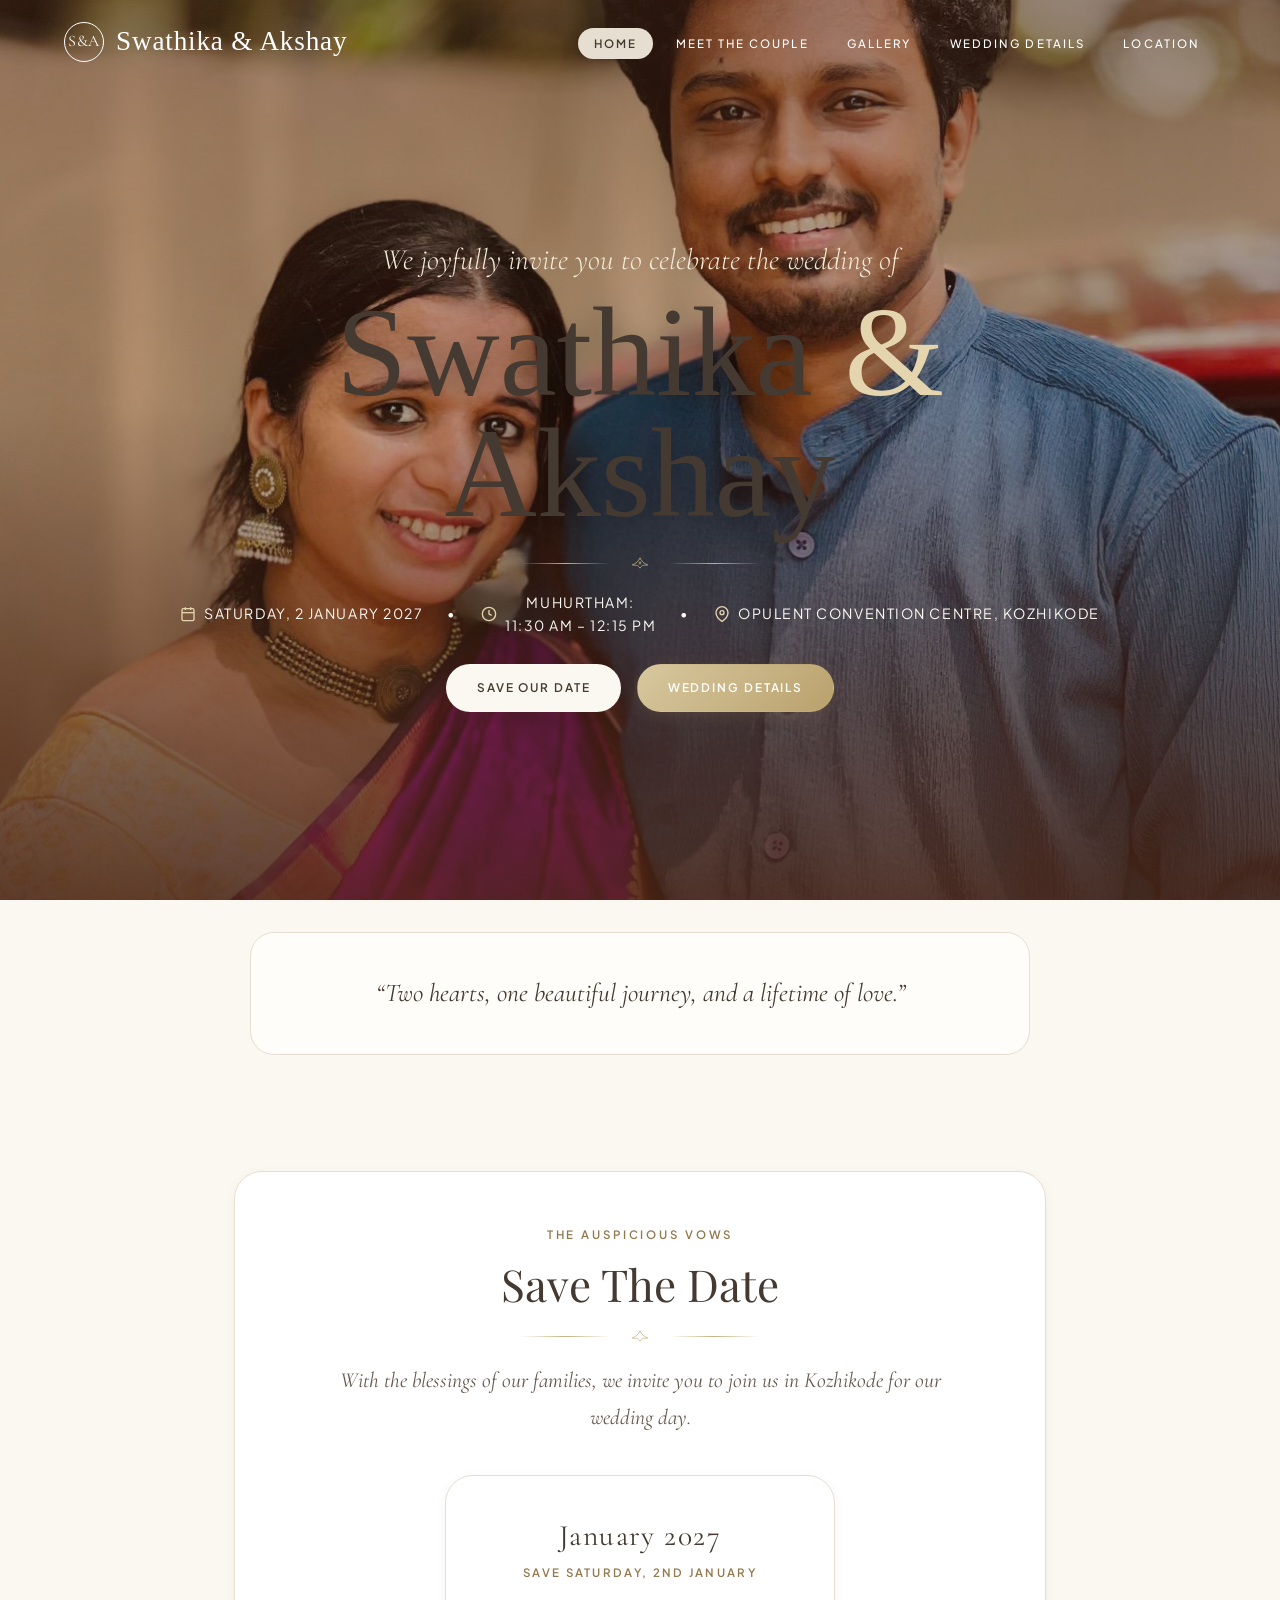
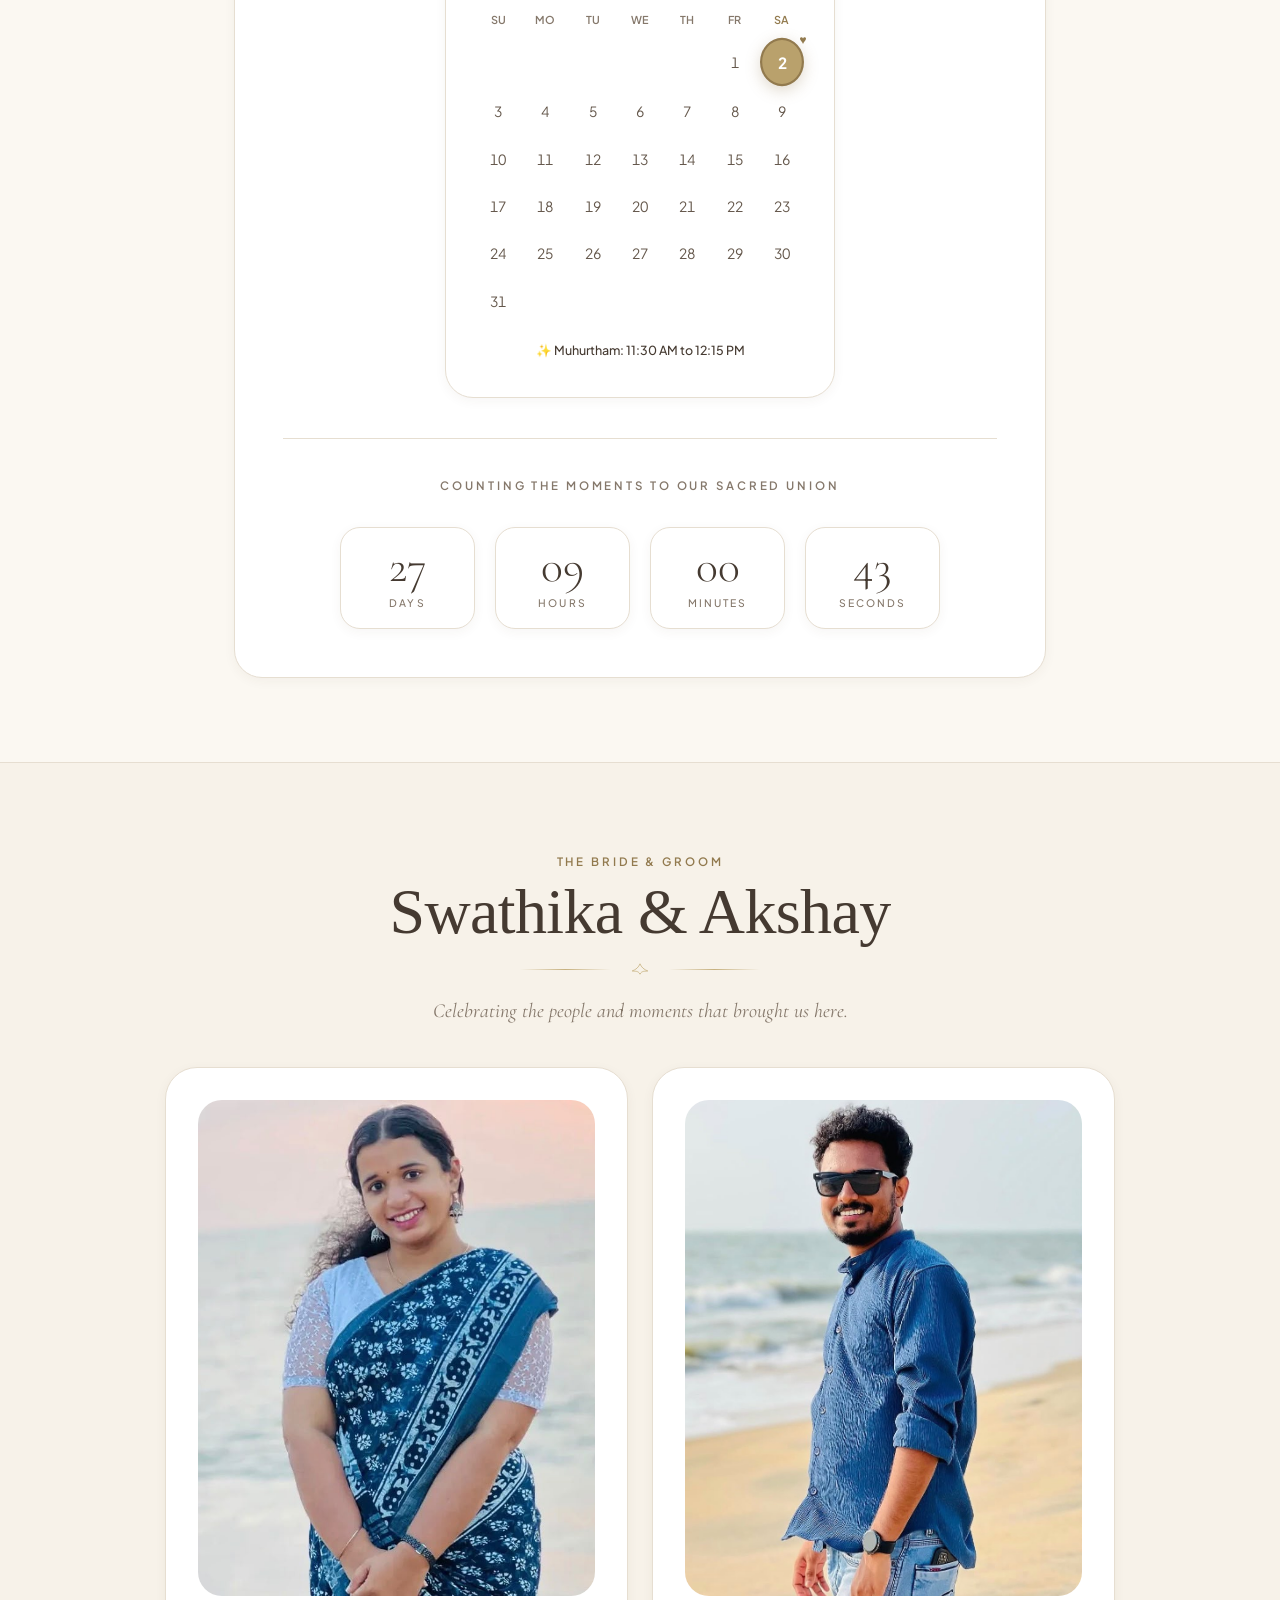
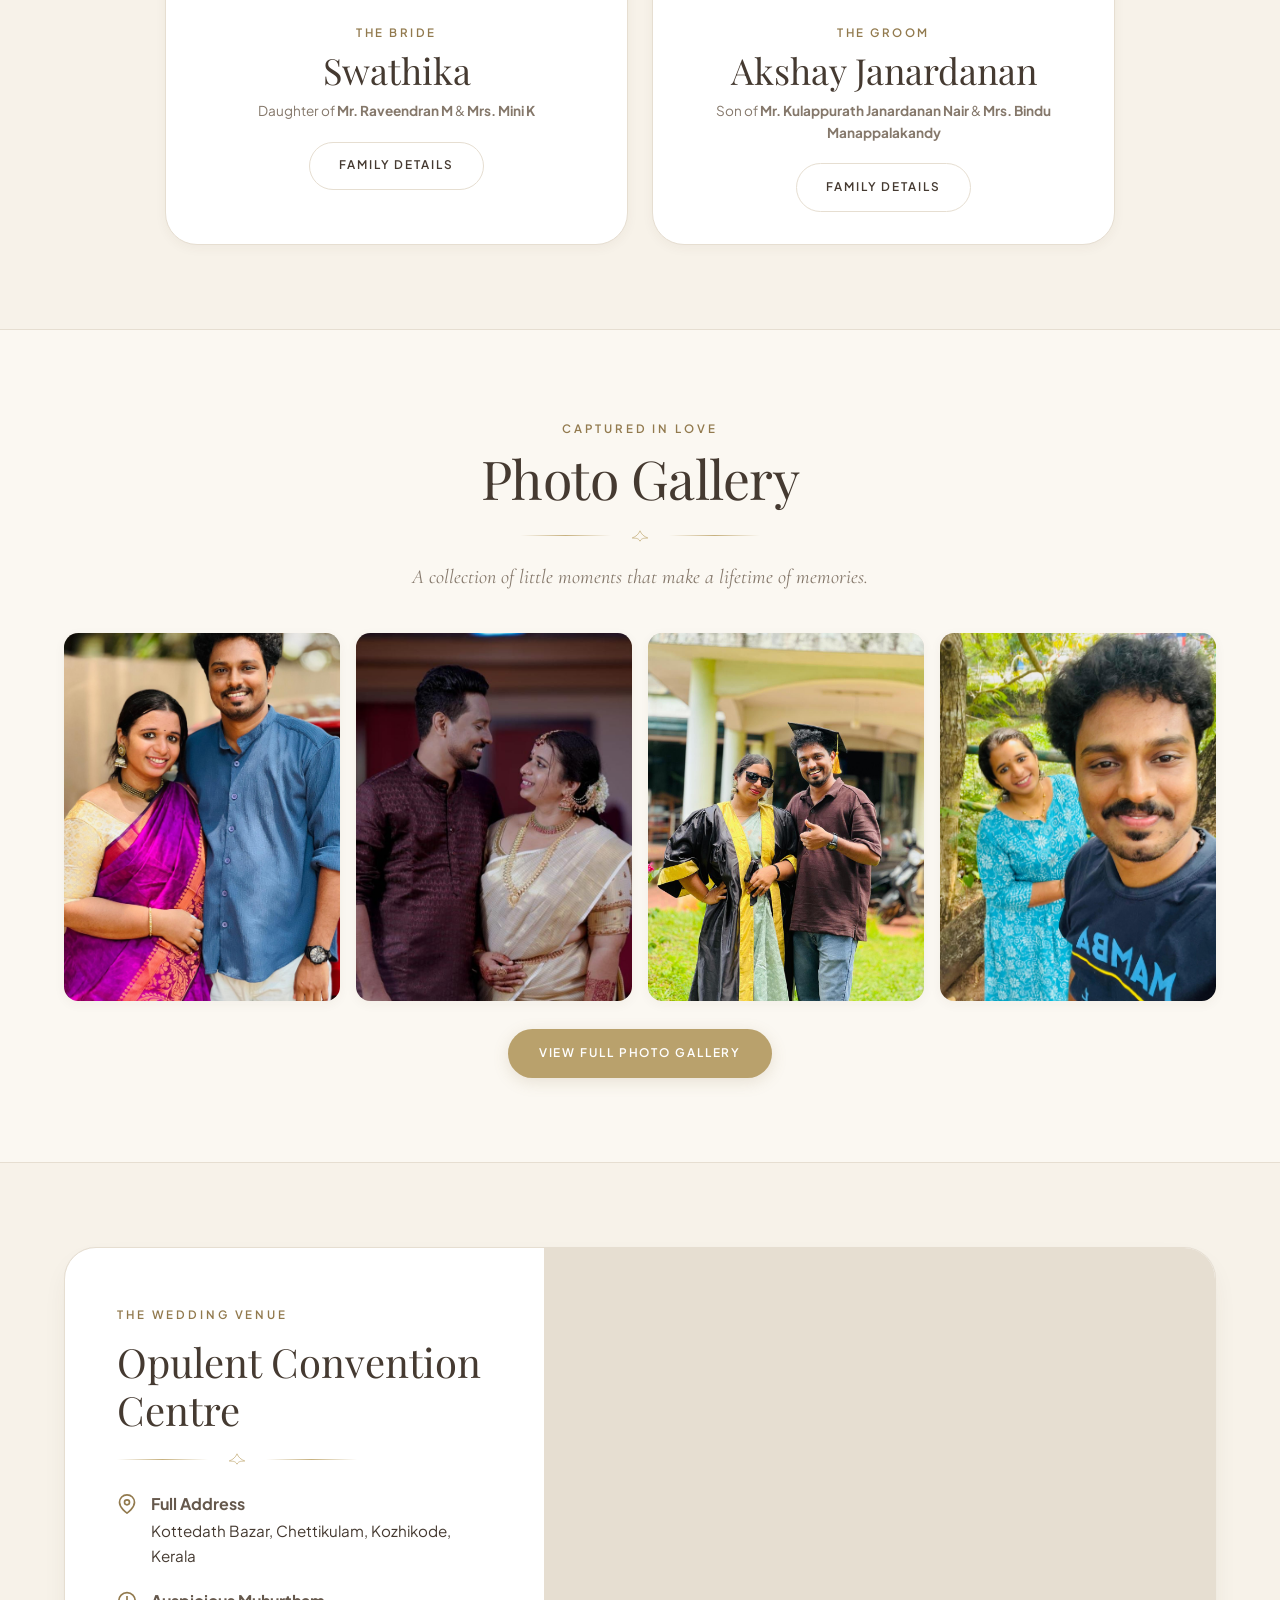
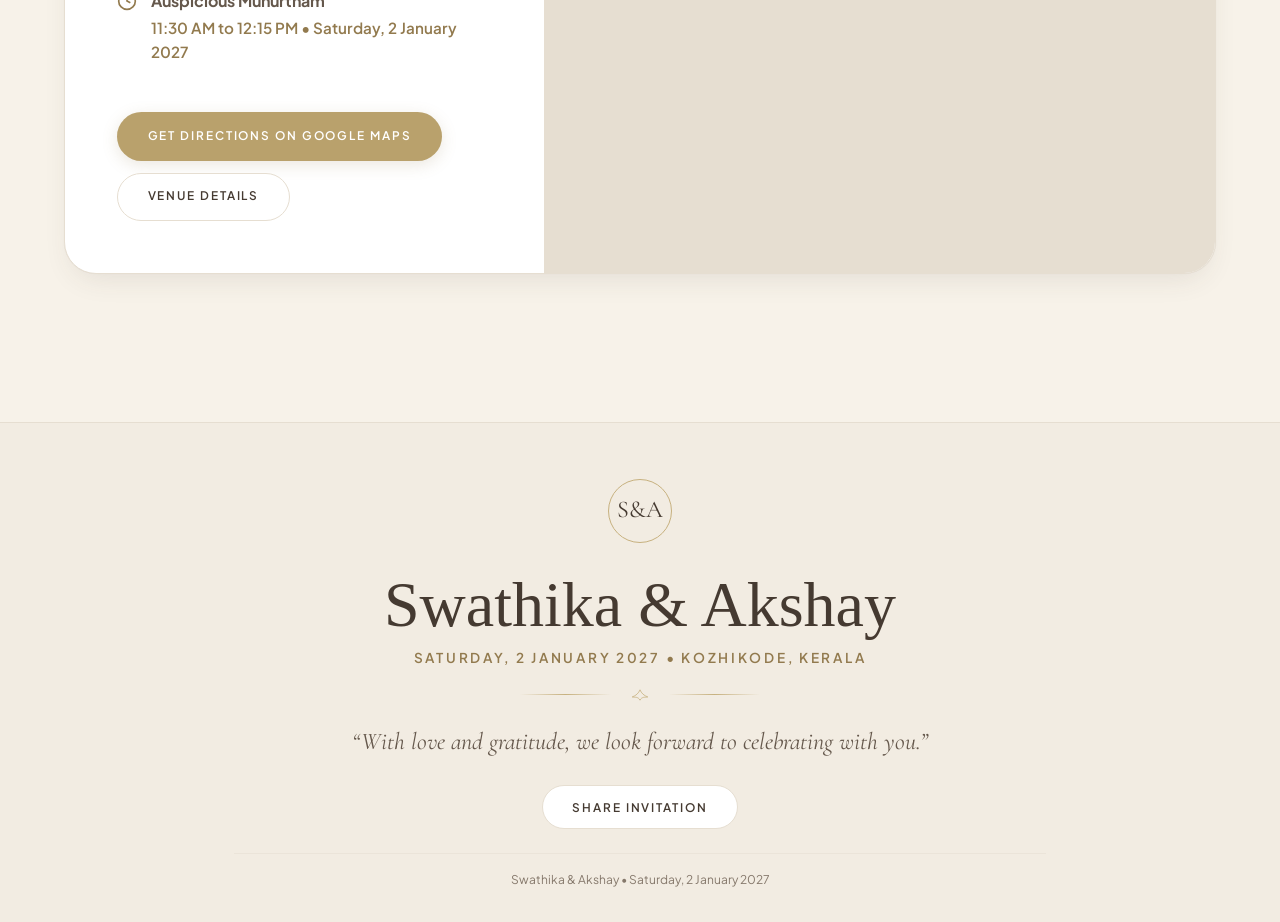
==== commit b858e4fe: "updation" ====
--- a/index.html
+++ b/index.html
@@ -5,7 +5,7 @@
   <meta name="viewport" content="width=device-width, initial-scale=1.0">
   <meta name="description" content="Wedding celebration invitation for Swathika & Akshay Janardanan on Saturday, 2 January 2027 at Opulent Convention Centre, Kozhikode.">
   <meta property="og:title" content="Swathika & Akshay Janardanan — Wedding Invitation">
-  <meta property="og:description" content="With the blessings of our families, we warmly invite you to join us and celebrate the beginning of our forever.">
+  <meta property="og:description" content="Two hearts, one beautiful journey, and a lifetime of love. Join Swathika and Akshay on 2 January 2027 in Kozhikode.">
   <title>Swathika &amp; Akshay Janardanan | Wedding Celebration</title>
 
   <!-- Google Fonts: Cormorant Garamond, Playfair Display, Plus Jakarta Sans, Alex Brush -->
@@ -60,7 +60,7 @@
     <section class="hero-section">
       <div class="hero-background">
         <!-- Couple Hero Photo (easily replaced by placing your photo at images/couple-hero.jpg) -->
-        <img src="images/couple-1.jpg" alt="Swathika and Akshay Janardanan" onerror="this.onerror=null; this.src='https://images.unsplash.com/photo-1583939003579-730e3918a45a?auto=format&fit=crop&w=2000&q=85';">
+        <img src="images/couple-1.jpg" alt="Swathika and Akshay Janardanan">
       </div>
       <div class="hero-overlay"></div>
 
@@ -74,9 +74,6 @@
         <h1 class="hero-names">
           Swathika <span class="hero-ampersand">&amp;</span> Akshay
         </h1>
-        <p style="font-family: var(--font-serif); font-size: 1.5rem; letter-spacing: 0.15em; text-transform: uppercase; color: #DFBA73; margin-top: -0.5rem; margin-bottom: 0.5rem;">
-          Akshay Janardanan
-        </p>
 
         <!-- Floral botanical divider -->
         <div class="floral-divider">
@@ -95,7 +92,7 @@
           <span>•</span>
           <div class="hero-detail-item">
             <svg viewBox="0 0 24 24" fill="none" stroke="currentColor" stroke-width="2"><circle cx="12" cy="12" r="10"></circle><polyline points="12 6 12 12 16 14"></polyline></svg>
-            <span>Muhurtham: <br>11:30 AM –12:15 PM</span>
+            <span>Muhurtham: <br>11:30 AM – 12:15 PM</span>
           </div>
           <span>•</span>
           <div class="hero-detail-item">
@@ -111,30 +108,23 @@
         </div>
       </div>
 
-      <!-- Animated Scroll Indicator -->
-      <a href="#save-the-date" class="scroll-indicator" aria-label="Scroll down to Save the Date">
-        <span>Scroll</span>
-        <div class="scroll-mouse">
-          <div class="scroll-wheel"></div>
-        </div>
-      </a>
     </section>
 
     <!-- =========================================================================
          EDITORIAL QUOTE #1
          ========================================================================= -->
-    <div class="container container-narrow" style="padding-top: 3.5rem;">
+    <div class="container container-narrow">
       <div class="editorial-quote-box">
-        <p>“Two souls, one heart, one beautiful forever.”</p>
+        <p>“Two hearts, one beautiful journey, and a lifetime of love.”</p>
       </div>
     </div>
 
     <!-- =========================================================================
          SAVE THE DATE, JANUARY 2027 CALENDAR & LIVE COUNTDOWN
          ========================================================================= -->
-    <section id="save-the-date" class="section" style="padding-top: 2rem;">
+    <section id="save-the-date" class="section home-save-date">
       <div class="container container-narrow">
-        <div class="luxury-card" style="padding: 3.5rem 2rem; text-align: center;">
+        <div class="luxury-card save-date-card">
           <span class="eyebrow">The Auspicious Vows</span>
           <h2 style="font-size: 2.75rem; margin: 0.35rem 0 0.5rem 0;">Save The Date</h2>
           
@@ -143,7 +133,7 @@
           </div>
 
           <p style="font-family: var(--font-serif); font-style: italic; font-size: 1.35rem; color: var(--color-brown); max-width: 650px; margin: 1rem auto; line-height: 1.7;">
-            “Together with our parents and grandparents, we warmly invite you to share our joy as we step into our forever.”
+            With the blessings of our families, we invite you to join us in Kozhikode for our wedding day.
           </p>
 
           <!-- =================================================================
@@ -258,44 +248,38 @@
       <div class="container">
         <div class="section-title-wrap">
           <span class="eyebrow">The Bride &amp; Groom</span>
-          <h2 class="section-title">Swathika &amp; Akshay</h2>
+          <h2 class="section-title couple-names">Swathika &amp; Akshay</h2>
           <div class="floral-divider">
             <svg viewBox="0 0 40 20"><path d="M20 2 C18 7 14 11 8 13 C12 14 17 12 20 18 C23 12 28 14 32 13 C26 11 22 7 20 2 Z"/></svg>
           </div>
-          <p class="section-subtitle">“Together is a beautiful place to be.”</p>
-        </div>
-
-        <div style="display: grid; grid-template-columns: repeat(auto-fit, minmax(280px, 1fr)); gap: 2.5rem; max-width: 950px; margin: 0 auto;">
+          <p class="section-subtitle">Celebrating the people and moments that brought us here.</p>
+        </div>
+
+        <div class="home-profiles-grid">
           <!-- Bride Portrait Card -->
           <div class="profile-card">
             <div class="profile-photo">
-              <img src="images/swathika.jpg" alt="Swathika - The Bride" onerror="this.onerror=null; this.src='https://images.unsplash.com/photo-1534528741775-53994a69daeb?auto=format&fit=crop&w=1200&q=80';">
+              <img src="images/Bride.jpeg" alt="Swathika - The Bride">
             </div>
             <span class="profile-role">The Bride</span>
             <h3 class="profile-name">Swathika</h3>
             <p class="profile-parents">
-              Daughter of <strong>Mr. Raveendran M</strong> &amp; <strong>Mrs. Mini K</strong>
+              Daughter of <strong> Mr. Raveendran M</strong> &amp; <strong>Mrs. Mini K</strong>
             </p>
-            <p style="font-size: 0.88rem; color: var(--color-brown); line-height: 1.7; margin-bottom: 1.5rem;">
-              Blessed with grace and radiant warmth, ready to embark on this beautiful sacred journey.
-            </p>
-            <a href="meet-the-couple.html" class="btn btn-secondary" style="font-size: 0.7rem;">Family Details &amp; Blessings</a>
+            <a href="meet-the-couple.html" class="btn btn-secondary">Family Details</a>
           </div>
 
           <!-- Groom Portrait Card -->
           <div class="profile-card">
             <div class="profile-photo">
-              <img src="images/akshay.jpg" alt="Akshay Janardanan - The Groom" onerror="this.onerror=null; this.src='https://images.unsplash.com/photo-1507003211169-0a1dd7228f2d?auto=format&fit=crop&w=1200&q=80';">
+              <img src="images/Groom.jpeg" alt="Akshay Janardanan - The Groom">
             </div>
             <span class="profile-role">The Groom</span>
             <h3 class="profile-name">Akshay Janardanan</h3>
             <p class="profile-parents">
               Son of <strong>Mr. Kulappurath Janardanan Nair</strong> &amp; <strong>Mrs. Bindu Manappalakandy</strong>
             </p>
-            <p style="font-size: 0.88rem; color: var(--color-brown); line-height: 1.7; margin-bottom: 1.5rem;">
-              Kesavan House, Nochikkattu Paramba, Puthoor P.O., Puthiyangadi, Kozhikode.
-            </p>
-            <a href="meet-the-couple.html" class="btn btn-secondary" style="font-size: 0.7rem;">Family Details &amp; Blessings</a>
+            <a href="meet-the-couple.html" class="btn btn-secondary">Family Details</a>
           </div>
         </div>
       </div>
@@ -312,13 +296,13 @@
           <div class="floral-divider">
             <svg viewBox="0 0 40 20"><path d="M20 2 C18 7 14 11 8 13 C12 14 17 12 20 18 C23 12 28 14 32 13 C26 11 22 7 20 2 Z"/></svg>
           </div>
-          <p class="section-subtitle">“Some moments become memories. Some people become forever.”</p>
-        </div>
-
-        <div style="display: grid; grid-template-columns: repeat(auto-fit, minmax(240px, 1fr)); gap: 1.25rem;">
-          <a href="gallery.html" class="gallery-card aspect-portrait" style="margin-bottom: 0;">
+          <p class="section-subtitle">A collection of little moments that make a lifetime of memories.</p>
+        </div>
+
+        <div class="home-gallery-grid">
+          <a href="gallery.html" class="gallery-card aspect-portrait">
             <div class="gallery-image-wrap">
-              <img src="images/couple-1.jpg" alt="Swathika & Akshay" onerror="this.onerror=null; this.src='https://images.unsplash.com/photo-1519741497674-611481863552?auto=format&fit=crop&w=900&q=80';">
+              <img src="images/couple-1.jpg" alt="Swathika & Akshay">
             </div>
             <div class="gallery-overlay">
               <span class="gallery-tag">Couple Portrait</span>
@@ -326,29 +310,29 @@
             </div>
           </a>
 
-          <a href="gallery.html" class="gallery-card aspect-portrait" style="margin-bottom: 0;">
+          <a href="gallery.html" class="gallery-card aspect-portrait">
             <div class="gallery-image-wrap">
-              <img src="images/swathika.jpg" alt="Bride Swathika" onerror="this.onerror=null; this.src='https://images.unsplash.com/photo-1534528741775-53994a69daeb?auto=format&fit=crop&w=900&q=80';">
+              <img src="images/couple-4.jpg" alt="Us - Swathika and Akshay">
             </div>
             <div class="gallery-overlay">
-              <span class="gallery-tag">The Bride</span>
-              <h4 class="gallery-card-title">Swathika</h4>
+              <span class="gallery-tag">Engagement</span>
+              <h4 class="gallery-card-title">Swathika &amp; Akshay</h4>
             </div>
           </a>
 
-          <a href="gallery.html" class="gallery-card aspect-portrait" style="margin-bottom: 0;">
+          <a href="gallery.html" class="gallery-card aspect-portrait">
             <div class="gallery-image-wrap">
-              <img src="images/akshay.jpg" alt="Groom Akshay" onerror="this.onerror=null; this.src='https://images.unsplash.com/photo-1507003211169-0a1dd7228f2d?auto=format&fit=crop&w=900&q=80';">
+              <img src="images/couple-5.jpg" alt="Happiest Moments">
             </div>
             <div class="gallery-overlay">
-              <span class="gallery-tag">The Groom</span>
-              <h4 class="gallery-card-title">Akshay Janardanan</h4>
+              <span class="gallery-tag">Graduation</span>
+              <h4 class="gallery-card-title">Celebrating Milestones</h4>
             </div>
           </a>
 
-          <a href="gallery.html" class="gallery-card aspect-portrait" style="margin-bottom: 0;">
+          <a href="gallery.html" class="gallery-card aspect-portrait">
             <div class="gallery-image-wrap">
-              <img src="images/couple-2.jpg" alt="A Lifetime of Love" onerror="this.onerror=null; this.src='https://images.unsplash.com/photo-1511285560929-80b456fea0bc?auto=format&fit=crop&w=900&q=80';">
+              <img src="images/couple-2.jpg" alt="A Lifetime of Love">
             </div>
             <div class="gallery-overlay">
               <span class="gallery-tag">Forever Together</span>
@@ -357,7 +341,7 @@
           </a>
         </div>
 
-        <div style="text-align: center; margin-top: 3rem;">
+        <div class="home-gallery-cta">
           <a href="gallery.html" class="btn btn-primary">View Full Photo Gallery</a>
         </div>
       </div>
@@ -429,77 +413,65 @@
   <footer class="wedding-footer">
     <div class="container container-narrow">
       <div class="footer-monogram">S&amp;A</div>
-      <h2 class="footer-names">Swathika &amp; Akshay Janardanan</h2>
+      <h2 class="footer-names">Swathika &amp; Akshay </h2>
       <p class="footer-date">Saturday, 2 January 2027 • Kozhikode, Kerala</p>
 
       <div class="floral-divider">
         <svg viewBox="0 0 40 20"><path d="M20 2 C18 7 14 11 8 13 C12 14 17 12 20 18 C23 12 28 14 32 13 C26 11 22 7 20 2 Z"/></svg>
       </div>
 
-      <!-- User Specified Closing Invitation Message -->
       <p class="footer-blessing">
-        “With the blessings of our families, we warmly invite you to join us and celebrate the beginning of our forever. Your presence and blessings will make our special day even more beautiful.”
+        “With love and gratitude, we look forward to celebrating with you.”
       </p>
 
       <div style="margin: 1.5rem 0;">
         <button type="button" class="btn btn-secondary open-share-btn">Share Invitation</button>
       </div>
 
-      <div class="footer-nav">
-        <a href="index.html">Home</a>
-        <a href="meet-the-couple.html">Meet the Couple</a>
-        <a href="gallery.html">Gallery</a>
-        <a href="wedding-details.html">Wedding Details</a>
-        <a href="location.html">Location</a>
-      </div>
 
       <p class="footer-copy">
-        Swathika &amp; Akshay Janardanan • Saturday, 2 January 2027
+        Swathika &amp; Akshay  • Saturday, 2 January 2027
       </p>
     </div>
   </footer>
 
-  
-
-      <div id="rsvp-success-view" style="display: none; text-align: center; padding: 2rem 1rem;">
-        <div style="width: 60px; height: 60px; border-radius: 50%; background: var(--color-sage-light); color: var(--color-sage-dark); display: flex; align-items: center; justify-content: center; margin: 0 auto 1.25rem auto;">
-          <svg viewBox="0 0 24 24" width="30" height="30" fill="none" stroke="currentColor" stroke-width="2.5"><polyline points="20 6 9 17 4 12"></polyline></svg>
-        </div>
-        <h3 style="font-size: 2rem; margin-bottom: 0.5rem;">Blessings Received!</h3>
-        <p style="font-size: 0.95rem; color: var(--color-brown); max-width: 400px; margin: 0 auto 1.5rem auto;">
-          Thank you, <strong id="rsvp-confirm-name"></strong>. Your response has been saved on this device. We look forward to celebrating with you!
-        </p>
-        <button id="rsvp-return-btn" type="button" class="btn btn-primary">Return to Invitation</button>
-      </div>
-    </div>
-  </div>
-
   <!-- =========================================================================
        SHARE MODAL (Vanilla JS)
        ========================================================================= -->
-  <div id="share-modal" class="modal-backdrop" role="dialog" aria-modal="true" aria-label="Share Wedding Invitation">
-    <div class="modal-box" style="max-width: 460px;">
-      <button id="share-close-btn" class="modal-close" type="button" aria-label="Close modal">
+  <div id="share-modal" class="modal-backdrop" role="dialog" aria-modal="true" aria-labelledby="share-modal-title">
+    <div class="modal-box share-modal-box">
+      <button id="share-close-btn" class="modal-close" type="button" aria-label="Close invitation sharing">
         <svg viewBox="0 0 24 24" width="22" height="22" stroke="currentColor" stroke-width="2" fill="none"><line x1="18" y1="6" x2="6" y2="18"></line><line x1="6" y1="6" x2="18" y2="18"></line></svg>
       </button>
 
-      <div style="text-align: center; margin-bottom: 1.5rem;">
-        <span class="eyebrow">Wedding of Swathika &amp; Akshay</span>
-        <h3 style="font-size: 2rem;">Share Our Invitation</h3>
-        <div class="floral-divider">
-          <svg viewBox="0 0 40 20"><path d="M20 2 C18 7 14 11 8 13 C12 14 17 12 20 18 C23 12 28 14 32 13 C26 11 22 7 20 2 Z"/></svg>
-        </div>
-        <p style="font-size: 0.85rem; color: var(--color-brown-light);">Share this link with friends and family.</p>
-      </div>
-
-      <div style="display: flex; gap: 0.5rem; margin-bottom: 1.5rem;">
-        <input type="text" id="share-url-input" class="form-input" value="https://swathika-akshay.wedding" readonly style="font-size: 0.85rem;">
-        <button id="copy-link-btn" type="button" class="btn btn-primary" style="white-space: nowrap; padding: 0.85rem 1.25rem;">Copy</button>
-      </div>
-
-      <div style="display: grid; grid-template-columns: 1fr 1fr; gap: 0.75rem;">
-        <button id="share-whatsapp-btn" type="button" class="btn btn-secondary" style="font-size: 0.72rem;">WhatsApp</button>
-        <button id="share-email-btn" type="button" class="btn btn-secondary" style="font-size: 0.72rem;">Email Invite</button>
+      <div class="share-modal-header">
+        <div class="share-modal-monogram" aria-hidden="true">S<span>&amp;</span>A</div>
+        <span class="eyebrow">A joyful beginning</span>
+        <h3 id="share-modal-title" class="share-modal-title">Share our invitation</h3>
+        <p class="share-modal-copy">We would love for you to share our special day with family and friends.</p>
+      </div>
+
+      <div class="share-event-card">
+        <span class="share-event-label">Swathika &amp; Akshay</span>
+        <span>Saturday, 2 January 2027</span>
+        <span>Opulent Convention Centre · Kozhikode</span>
+      </div>
+
+      <div class="share-options" aria-label="Choose how to share">
+        <button id="share-whatsapp-btn" type="button" class="share-option">
+          <span class="share-option-icon" aria-hidden="true">
+            <svg viewBox="0 0 24 24" fill="none" stroke="currentColor" stroke-width="1.7" stroke-linecap="round" stroke-linejoin="round"><path d="M20.5 11.5a8.5 8.5 0 0 1-12.6 7.4L3 20l1.2-4.7A8.5 8.5 0 1 1 20.5 11.5Z"/><path d="M8.8 8.4c.2-.5.4-.5.7-.5h.5c.2 0 .4.1.5.4l.7 1.6c.1.2.1.4 0 .6l-.5.6c-.2.2-.2.4 0 .6.4.7 1 1.3 1.8 1.7.2.1.4.1.6-.1l.7-.8c.2-.2.4-.2.6-.1l1.5.7c.2.1.3.3.3.5 0 .4-.2 1-.6 1.3-.4.4-1 .6-1.6.5-1-.1-2.2-.7-3.4-1.7-1.3-1.1-2.2-2.5-2.4-3.5-.2-.7 0-1.4.4-1.8Z"/></svg>
+          </span>
+          <span class="share-option-text"><strong>WhatsApp</strong><small>Send a message</small></span>
+          <span class="share-option-arrow" aria-hidden="true">↗</span>
+        </button>
+        <button id="share-email-btn" type="button" class="share-option">
+          <span class="share-option-icon" aria-hidden="true">
+            <svg viewBox="0 0 24 24" fill="none" stroke="currentColor" stroke-width="1.7" stroke-linecap="round" stroke-linejoin="round"><rect x="3" y="5" width="18" height="14" rx="2"/><path d="m4 7 8 6 8-6"/></svg>
+          </span>
+          <span class="share-option-text"><strong>Email</strong><small>Send an invitation</small></span>
+          <span class="share-option-arrow" aria-hidden="true">↗</span>
+        </button>
       </div>
     </div>
   </div>
--- a/style.css
+++ b/style.css
@@ -1,41 +1,36 @@
 /* ==========================================================================
    SWATHIKA & AKSHAY JANARDANAN — WEDDING INVITATION STYLESHEET
-   Aesthetic: Sophisticated Kerala Wedding • Warm Terracotta & Coral • Modern Pinterest
+   Aesthetic: Minimal Kerala Wedding • Warm Ivory, Champagne Gold & Brown
    ========================================================================== */
 
 /* --------------------------------------------------------------------------
    CSS VARIABLES & DESIGN TOKENS
    -------------------------------------------------------------------------- */
 :root {
-  /* Warm Terracotta & Coral Wedding Palette */
-  --color-ivory: #FDF6F0;          /* Primary background canvas — warm cream */
-  --color-cream: #FEF9F5;          /* Soft pristine cream */
-  --color-ivory-dark: #F5E8DC;     /* Contrast section background */
-  --color-beige: #EDD5C0;          /* Elegant border & card line — warm sand */
-  --color-beige-light: #FAF0E8;    /* Light beige surface */
-  --color-beige-dark: #D4A882;     /* Accent separator line */
-  
-  /* Coral & Terracotta Accents — from uploaded palette */
-  --color-gold: #D4956A;           /* Warm sandy tan (left swatch) */
-  --color-gold-light: #FAEADE;     /* Very light sandy tint */
-  --color-gold-dark: #B87340;      /* Warm golden caramel (right swatch) */
-  --color-gold-metallic: linear-gradient(135deg, #E0A880 0%, #D4956A 50%, #B87340 100%);
-
-  /* Coral / Terracotta — the signature accent */
-  --color-coral: #E05233;          /* Bold coral-red (middle swatch) */
-  --color-coral-dark: #C4401F;     /* Deep terracotta */
-  --color-coral-light: #FCEAE5;    /* Blush tint */
-  --color-coral-medium: #E87055;   /* Medium coral */
-
-  /* Botanical accents — warm olive */
+  --color-ivory: #FBF8F2;
+  --color-cream: #FFFDF9;
+  --color-ivory-dark: #F2ECE2;
+  --color-beige: #E6DED1;
+  --color-beige-light: #F7F2E9;
+  --color-beige-dark: #C9B994;
+
+  --color-gold: #C7B17F;
+  --color-gold-light: #F3ECD9;
+  --color-gold-dark: #927A4E;
+  --color-gold-metallic: linear-gradient(135deg, #D8C89F 0%, #B9A16C 100%);
+
+  --color-coral: #B9A16C;
+  --color-coral-dark: #927A4E;
+  --color-coral-light: #F3ECD9;
+  --color-coral-medium: #C7B17F;
+
   --color-sage: #9E8E7A;
   --color-sage-light: #F0E8DE;
   --color-sage-dark: #6B5540;
 
-  /* Typography Colors */
-  --color-brown: #6B4535;          /* Primary warm brown text */
-  --color-brown-dark: #4A2515;     /* Rich deep terracotta-brown headings */
-  --color-brown-light: #9E6E5A;    /* Secondary muted warm brown */
+  --color-brown: #65584C;
+  --color-brown-dark: #453A31;
+  --color-brown-light: #85786B;
   --color-white: #FFFFFF;
 
   /* Fonts */
@@ -44,11 +39,11 @@
   --font-sans: 'Plus Jakarta Sans', -apple-system, BlinkMacSystemFont, 'Segoe UI', Roboto, sans-serif;
   --font-script: 'Alex Brush', 'Great Vibes', cursive;
 
-  /* Shadows — warm terracotta-tinted */
-  --shadow-sm: 0 4px 14px rgba(74, 37, 21, 0.06);
-  --shadow-md: 0 12px 30px -8px rgba(74, 37, 21, 0.10), 0 0 1px rgba(74, 37, 21, 0.06);
-  --shadow-lg: 0 24px 50px -12px rgba(74, 37, 21, 0.15);
-  --shadow-xl: 0 32px 64px -16px rgba(74, 37, 21, 0.25);
+  /* Soft warm-brown shadows */
+  --shadow-sm: 0 3px 12px rgba(69, 58, 49, 0.05);
+  --shadow-md: 0 12px 30px -10px rgba(69, 58, 49, 0.12), 0 0 1px rgba(69, 58, 49, 0.06);
+  --shadow-lg: 0 22px 48px -16px rgba(69, 58, 49, 0.17);
+  --shadow-xl: 0 30px 60px -18px rgba(69, 58, 49, 0.24);
 
   /* Transitions */
   --transition-fast: 0.2s ease;
@@ -76,7 +71,7 @@
   color: var(--color-brown);
   font-family: var(--font-sans);
   font-size: 16px;
-  line-height: 1.65;
+  line-height: 1.6;
   overflow-x: hidden;
   min-height: 100vh;
   display: flex;
@@ -109,7 +104,7 @@
 
 /* Typography Defaults */
 h1, h2, h3, h4, h5, h6 {
-  font-family: var(--font-serif);
+  font-family: var(--font-display);
   font-weight: 400;
   color: var(--color-brown-dark);
   line-height: 1.2;
@@ -117,6 +112,27 @@
 
 p {
   color: var(--color-brown);
+}
+
+.brand-names,
+.hero-names,
+.footer-names,
+.couple-names,
+.ceremony-title span,
+.couple-signature {
+  font-family: var(--font-script);
+  font-weight: 400;
+}
+
+.section-title.couple-names {
+  font-size: clamp(2.5rem, 8vw, 4rem);
+  line-height: 1;
+}
+
+.couple-signature {
+  margin-top: 1rem;
+  color: var(--color-brown-dark);
+  font-size: 1.8rem;
 }
 
 a {
@@ -162,21 +178,70 @@
 }
 
 .section {
-  padding-top: 5.5rem;
-  padding-bottom: 5.5rem;
+  padding-top: 4rem;
+  padding-bottom: 4rem;
+}
+
+.home-save-date {
+  padding-top: 1rem;
+}
+
+.save-date-card {
+  padding: clamp(1.5rem, 5vw, 3rem);
+  text-align: center;
+}
+
+.home-profiles-grid {
+  display: grid;
+  grid-template-columns: 1fr;
+  gap: 1.5rem;
+  max-width: 950px;
+  margin: 0 auto;
+}
+
+.home-profile-copy {
+  margin-bottom: 1.25rem;
+  line-height: 1.65;
+}
+
+.home-gallery-grid {
+  display: grid;
+  grid-template-columns: repeat(2, minmax(0, 1fr));
+  gap: 0.85rem;
+}
+
+.home-gallery-grid .gallery-card {
+  margin-bottom: 0;
+  border-radius: 0.9rem;
+}
+
+.home-gallery-cta {
+  margin-top: 1.75rem;
+  text-align: center;
+}
+
+@media (min-width: 700px) {
+  .home-profiles-grid {
+    grid-template-columns: repeat(2, minmax(0, 1fr));
+  }
+
+  .home-gallery-grid {
+    grid-template-columns: repeat(4, minmax(0, 1fr));
+    gap: 1rem;
+  }
 }
 
 @media (min-width: 768px) {
   .section {
-    padding-top: 7.5rem;
-    padding-bottom: 7.5rem;
+    padding-top: 5.25rem;
+    padding-bottom: 5.25rem;
   }
 }
 
 .section-title-wrap {
   text-align: center;
   max-width: 720px;
-  margin: 0 auto 3.5rem auto;
+  margin: 0 auto 2.5rem auto;
 }
 
 .eyebrow {
@@ -190,7 +255,7 @@
 }
 
 .section-title {
-  font-size: 2.35rem;
+  font-size: clamp(2rem, 5vw, 3.1rem);
   font-weight: 400;
   color: var(--color-brown-dark);
   letter-spacing: -0.01em;
@@ -205,7 +270,7 @@
 .section-subtitle {
   font-family: var(--font-serif);
   font-style: italic;
-  font-size: 1.2rem;
+  font-size: clamp(1.05rem, 2.4vw, 1.25rem);
   color: var(--color-brown-light);
   margin-top: 0.5rem;
 }
@@ -274,24 +339,24 @@
 .btn-primary {
   background-color: var(--color-coral);
   color: var(--color-white);
-  box-shadow: 0 4px 16px rgba(224, 82, 51, 0.28);
+  box-shadow: 0 4px 16px rgba(146, 122, 78, 0.18);
 }
 
 .btn-primary:hover {
   background-color: var(--color-coral-dark);
   transform: translateY(-2px);
-  box-shadow: 0 8px 24px rgba(224, 82, 51, 0.4);
+  box-shadow: 0 8px 24px rgba(146, 122, 78, 0.24);
 }
 
 .btn-gold {
   background: var(--color-gold-metallic);
   color: var(--color-white);
-  box-shadow: 0 4px 16px rgba(212, 149, 106, 0.35);
+  box-shadow: 0 4px 16px rgba(146, 122, 78, 0.2);
 }
 
 .btn-gold:hover {
   transform: translateY(-2px);
-  box-shadow: 0 8px 24px rgba(212, 149, 106, 0.5);
+  box-shadow: 0 8px 24px rgba(146, 122, 78, 0.28);
 }
 
 .btn-secondary {
@@ -336,10 +401,10 @@
   background-color: var(--color-cream);
   border: 1px solid var(--color-beige);
   border-radius: 1.5rem;
-  padding: 2rem 2.5rem;
+  padding: clamp(1.5rem, 4vw, 2.5rem);
   text-align: center;
   max-width: 780px;
-  margin: 3rem auto;
+  margin: 2rem auto;
   position: relative;
 }
 
@@ -371,11 +436,11 @@
 }
 
 .header-nav.scrolled {
-  background-color: rgba(253, 246, 240, 0.96);
+  background-color: rgba(251, 248, 242, 0.96);
   backdrop-filter: blur(14px);
   padding: 0.85rem 0;
-  box-shadow: 0 2px 20px rgba(74, 37, 21, 0.08);
-  border-bottom: 1px solid rgba(237, 213, 192, 0.8);
+  box-shadow: 0 2px 20px rgba(69, 58, 49, 0.08);
+  border-bottom: 1px solid rgba(201, 185, 148, 0.55);
 }
 
 .nav-container {
@@ -404,8 +469,7 @@
 }
 
 .brand-names {
-  font-family: var(--font-serif);
-  font-size: 1.35rem;
+  font-size: 1.7rem;
   letter-spacing: 0.03em;
 }
 
@@ -430,6 +494,7 @@
   padding: 0.5rem 1rem;
   border-radius: 999px;
   transition: all var(--transition-fast);
+  z-index: 2;
 }
 
 .nav-link:hover {
@@ -447,11 +512,6 @@
   display: flex;
   align-items: center;
   gap: 0.75rem;
-}
-
-.nav-rsvp-btn {
-  padding: 0.6rem 1.35rem;
-  font-size: 0.72rem;
 }
 
 .mobile-menu-toggle {
@@ -490,7 +550,7 @@
   top: 5rem;
   left: 0;
   right: 0;
-  background-color: rgba(253, 246, 240, 0.98);
+  background-color: rgba(251, 248, 242, 0.98);
   backdrop-filter: blur(16px);
   border-bottom: 1px solid var(--color-beige);
   padding: 1.5rem;
@@ -544,8 +604,8 @@
 
 .header-subpage {
   color: var(--color-brown);
-  background-color: rgba(253, 246, 240, 0.94);
-  border-bottom: 1px solid rgba(237, 213, 192, 0.85);
+  background-color: rgba(251, 248, 242, 0.94);
+  border-bottom: 1px solid rgba(201, 185, 148, 0.55);
   backdrop-filter: blur(12px);
 }
 
@@ -554,8 +614,8 @@
    -------------------------------------------------------------------------- */
 .subpage-hero {
   position: relative;
-  padding-top: 8.5rem;
-  padding-bottom: 4.5rem;
+  padding-top: 7.5rem;
+  padding-bottom: 3.25rem;
   text-align: center;
   background-color: var(--color-ivory);
   border-bottom: 1px solid var(--color-beige);
@@ -574,12 +634,13 @@
   position: absolute;
   inset: 0;
   z-index: 0;
-  opacity: 0.13;
+  opacity: 0.18;
   filter: blur(1px);
+  overflow: hidden;
 }
 
 .subpage-hero-couple .subpage-hero-bg {
-  opacity: 0.28;
+  opacity: 0.32;
   filter: none;
 }
 
@@ -587,6 +648,9 @@
   width: 100%;
   height: 100%;
   object-fit: cover;
+  object-position: center center;
+  transform: scale(1.08);
+  transform-origin: center center;
 }
 
 .subpage-hero-content {
@@ -613,21 +677,15 @@
 }
 
 .subpage-title {
-  font-size: 2.75rem;
+  font-size: clamp(2.35rem, 6vw, 4.25rem);
   font-weight: 400;
   letter-spacing: -0.02em;
-}
-
-@media (min-width: 768px) {
-  .subpage-title {
-    font-size: 4.25rem;
-  }
 }
 
 .subpage-subtitle {
   font-family: var(--font-serif);
   font-style: italic;
-  font-size: 1.25rem;
+  font-size: clamp(1.1rem, 2.5vw, 1.35rem);
   color: var(--color-brown-light);
   max-width: 650px;
   margin: 0.5rem auto 0 auto;
@@ -645,7 +703,7 @@
   justify-content: center;
   text-align: center;
   color: var(--color-white);
-  padding: 6.5rem 1.5rem 5rem 1.5rem;
+  padding: 7rem 1.5rem 4rem;
   overflow: hidden;
 }
 
@@ -660,13 +718,6 @@
   height: 100%;
   object-fit: cover;
   object-position: center 25%;
-  transform: scale(1.03);
-  animation: heroSubtleScale 16s infinite alternate ease-in-out;
-}
-
-@keyframes heroSubtleScale {
-  0% { transform: scale(1.0); }
-  100% { transform: scale(1.06); }
 }
 
 .hero-overlay {
@@ -708,7 +759,7 @@
   font-style: italic;
   font-size: 1.35rem;
   font-weight: 300;
-  color: #FCDEC9;
+  color: var(--color-gold-light);
   margin-bottom: 0.5rem;
 }
 
@@ -719,42 +770,26 @@
 }
 
 .hero-names {
-  font-family: var(--font-serif);
-  font-size: 3.5rem;
-  font-weight: 300;
-  line-height: 1.05;
-  margin: 0.4rem 0 1.25rem 0;
-  letter-spacing: -0.01em;
+  font-size: clamp(4.5rem, 12vw, 8rem);
+  line-height: 0.95;
+  margin: 0.55rem 0 1.25rem;
+  letter-spacing: 0;
   text-shadow: 0 4px 28px rgba(0, 0, 0, 0.35);
 }
 
-@media (min-width: 768px) {
-  .hero-names {
-    font-size: 5.75rem;
-  }
-}
-
-@media (min-width: 1024px) {
-  .hero-names {
-    font-size: 7rem;
-  }
-}
-
 .hero-ampersand {
-  font-style: italic;
-  font-weight: 300;
-  color: #F0A882;
+  color: #E5D5AE;
 }
 
 .hero-details {
   display: flex;
   flex-direction: column;
-  gap: 0.6rem;
+  gap: 0.9rem 1.5rem;
   font-size: 0.88rem;
   text-transform: uppercase;
-  letter-spacing: 0.18em;
+  letter-spacing: 0.11em;
   color: var(--color-ivory);
-  margin: 1.5rem 0 2.25rem 0;
+  margin: 1.25rem 0 1.75rem;
 }
 
 @media (min-width: 640px) {
@@ -776,7 +811,7 @@
 .hero-detail-item svg {
   width: 16px;
   height: 16px;
-  color: #E8A880;
+  color: #E5D5AE;
 }
 
 .hero-actions {
@@ -785,56 +820,6 @@
   align-items: center;
   justify-content: center;
   gap: 1rem;
-}
-
-.scroll-indicator {
-  position: absolute;
-  bottom: 2rem;
-  left: 50%;
-  transform: translateX(-50%);
-  z-index: 2;
-  display: flex;
-  flex-direction: column;
-  align-items: center;
-  gap: 0.4rem;
-  color: var(--color-ivory);
-  cursor: pointer;
-  text-decoration: none;
-  opacity: 0.85;
-  transition: opacity var(--transition-fast);
-}
-
-.scroll-indicator:hover {
-  opacity: 1;
-}
-
-.scroll-indicator span {
-  font-size: 0.65rem;
-  text-transform: uppercase;
-  letter-spacing: 0.25em;
-}
-
-.scroll-mouse {
-  width: 22px;
-  height: 34px;
-  border-radius: 999px;
-  border: 1.5px solid rgba(255, 255, 255, 0.45);
-  display: flex;
-  justify-content: center;
-  padding-top: 5px;
-}
-
-.scroll-wheel {
-  width: 3px;
-  height: 6px;
-  background-color: #E8A880;
-  border-radius: 999px;
-  animation: scrollWheel 2s infinite;
-}
-
-@keyframes scrollWheel {
-  0% { transform: translateY(0); opacity: 1; }
-  100% { transform: translateY(12px); opacity: 0; }
 }
 
 /* --------------------------------------------------------------------------
@@ -858,7 +843,7 @@
   background: var(--color-white);
   border: 1px solid var(--color-beige);
   border-radius: 1.25rem;
-  padding: 1.15rem 0.5rem;
+  padding: 1rem 0.5rem;
   text-align: center;
   box-shadow: var(--shadow-sm);
   transition: transform var(--transition-normal);
@@ -956,7 +941,7 @@
   background: var(--color-coral);
   color: #FFF;
   font-weight: 700;
-  box-shadow: 0 4px 14px rgba(224, 82, 51, 0.35);
+  box-shadow: 0 4px 14px rgba(146, 122, 78, 0.28);
   position: relative;
   transform: scale(1.1);
   border: 2px solid var(--color-gold-dark);
@@ -968,7 +953,7 @@
   top: -9px;
   right: -4px;
   font-size: 11px;
-  color: #D4956A;
+  color: var(--color-gold-dark);
 }
 
 /* --------------------------------------------------------------------------
@@ -991,7 +976,7 @@
   background: var(--color-white);
   border: 1px solid var(--color-beige);
   border-radius: 2rem;
-  padding: 2.25rem;
+  padding: clamp(1.25rem, 3vw, 2rem);
   box-shadow: var(--shadow-sm);
   text-align: center;
 }
@@ -1001,7 +986,7 @@
   aspect-ratio: 4 / 5;
   border-radius: 1.5rem;
   overflow: hidden;
-  margin-bottom: 1.75rem;
+  margin-bottom: 1.35rem;
   background-color: var(--color-beige);
   position: relative;
 }
@@ -1010,11 +995,6 @@
   width: 100%;
   height: 100%;
   object-fit: cover;
-  transition: transform var(--transition-slow);
-}
-
-.profile-card:hover .profile-photo img {
-  transform: scale(1.05);
 }
 
 .profile-role {
@@ -1050,8 +1030,8 @@
   font-style: italic;
   font-size: 1.05rem;
   color: var(--color-brown-dark);
-  background-color: var(--color-coral-light);
-  border-left: 2px solid var(--color-coral);
+  background-color: var(--color-beige-light);
+  border-left: 2px solid var(--color-gold);
   padding: 0.95rem 1.15rem;
   border-radius: 0 0.75rem 0.75rem 0;
   text-align: left;
@@ -1061,8 +1041,8 @@
 .family-tree-grid {
   display: grid;
   grid-template-columns: 1fr;
-  gap: 2rem;
-  margin-top: 2rem;
+  gap: 1.5rem;
+  margin-top: 1.5rem;
 }
 
 @media (min-width: 768px) {
@@ -1075,7 +1055,7 @@
   background: var(--color-white);
   border: 1px solid var(--color-beige);
   border-radius: 1.75rem;
-  padding: 2.25rem 2rem;
+  padding: clamp(1.1rem, 2.5vw, 1.75rem);
   box-shadow: var(--shadow-sm);
 }
 
@@ -1083,8 +1063,8 @@
   width: 100%;
   aspect-ratio: 3 / 2;
   object-fit: cover;
-  border-radius: 1.1rem;
-  margin-bottom: 1.5rem;
+  border-radius: 0.9rem;
+  margin-bottom: 1.15rem;
 }
 
 .family-card-header {
@@ -1105,12 +1085,12 @@
 .family-members-list {
   display: flex;
   flex-direction: column;
-  gap: 1.15rem;
+  gap: 0.85rem;
 }
 
 .family-member-item {
   border-bottom: 1px solid var(--color-beige-light);
-  padding-bottom: 0.85rem;
+  padding-bottom: 0.65rem;
 }
 
 .family-member-item:last-child {
@@ -1144,7 +1124,7 @@
   align-items: center;
   justify-content: center;
   gap: 0.5rem;
-  margin-bottom: 3rem;
+  margin-bottom: 2rem;
 }
 
 .filter-btn {
@@ -1174,7 +1154,7 @@
 
 .masonry-container {
   column-count: 1;
-  column-gap: 1.5rem;
+  column-gap: 1.25rem;
 }
 
 @media (min-width: 600px) {
@@ -1192,25 +1172,18 @@
 
 .gallery-card {
   break-inside: avoid;
-  margin-bottom: 1.5rem;
-  border-radius: 1.5rem;
+  margin-bottom: 1.25rem;
+  border-radius: 1rem;
   overflow: hidden;
   position: relative;
   background-color: var(--color-beige);
   box-shadow: var(--shadow-sm);
   cursor: pointer;
-  transition: transform var(--transition-normal), box-shadow var(--transition-normal);
-}
-
-@media (min-width: 960px) {
-  .gallery-card {
-    margin-bottom: 2rem;
-  }
+  transition: box-shadow var(--transition-normal);
 }
 
 .gallery-card:hover {
-  transform: translateY(-4px);
-  box-shadow: var(--shadow-lg);
+  box-shadow: var(--shadow-md);
 }
 
 .gallery-card:focus-visible {
@@ -1220,19 +1193,16 @@
 
 .gallery-image-wrap {
   width: 100%;
+  height: 100%;
   overflow: hidden;
   position: relative;
 }
 
 .gallery-image-wrap img {
   width: 100%;
-  height: auto;
+  height: 100%;
   display: block;
-  transition: transform var(--transition-slow);
-}
-
-.gallery-card:hover .gallery-image-wrap img {
-  transform: scale(1.06);
+  object-fit: cover;
 }
 
 .aspect-portrait { aspect-ratio: 3 / 4; }
@@ -1242,18 +1212,25 @@
 .gallery-overlay {
   position: absolute;
   inset: 0;
-  background: linear-gradient(to top, rgba(74, 37, 21, 0.90) 0%, transparent 60%);
+  background:   linear-gradient(to top, rgba(69, 58, 49, 0.9) 0%, transparent 60%);
   display: flex;
   flex-direction: column;
   justify-content: flex-end;
   padding: 1.5rem;
   color: var(--color-white);
-  opacity: 0;
+  opacity: 1;
   transition: opacity var(--transition-normal);
 }
 
-.gallery-card:hover .gallery-overlay {
-  opacity: 1;
+@media (hover: hover) {
+  .gallery-overlay {
+    opacity: 0;
+  }
+
+  .gallery-card:hover .gallery-overlay,
+  .gallery-card:focus-visible .gallery-overlay {
+    opacity: 1;
+  }
 }
 
 .gallery-tag {
@@ -1339,7 +1316,7 @@
   font-size: 0.72rem;
   text-transform: uppercase;
   letter-spacing: 0.2em;
-  color: #E8A880;
+  color: var(--color-gold-light);
   margin-bottom: 0.35rem;
 }
 
@@ -1370,6 +1347,7 @@
   align-items: center;
   justify-content: center;
   transition: background var(--transition-fast);
+  z-index: 2;
 }
 
 .lightbox-close:hover {
@@ -1391,6 +1369,7 @@
   align-items: center;
   justify-content: center;
   transition: all var(--transition-fast);
+  z-index: 2;
 }
 
 .lightbox-nav:hover {
@@ -1414,7 +1393,7 @@
 }
 
 .muhurtham-highlight-box {
-  background: linear-gradient(135deg, #FEF9F5 0%, #F8E8DA 100%);
+  background: linear-gradient(135deg, var(--color-cream) 0%, var(--color-beige-light) 100%);
   border: 1px solid var(--color-coral);
   border-radius: 1.5rem;
   padding: 2.25rem;
@@ -1438,6 +1417,161 @@
   font-weight: 600;
   margin: 0.5rem 0;
   letter-spacing: 0.05em;
+}
+
+.ceremony-card {
+  display: grid;
+  grid-template-columns: 1fr;
+  max-width: 1040px;
+  margin: 0 auto;
+  overflow: hidden;
+  background: var(--color-white);
+  border: 1px solid var(--color-beige);
+  border-radius: 2rem;
+  box-shadow: var(--shadow-md);
+}
+
+.ceremony-card-image {
+  min-height: 280px;
+  background: var(--color-beige);
+}
+
+.ceremony-card-image img {
+  width: 100%;
+  height: 100%;
+  min-height: inherit;
+  object-fit: cover;
+}
+
+.ceremony-card-body {
+  padding: 2rem 1.25rem;
+  text-align: center;
+}
+
+.event-badge {
+  display: inline-block;
+  padding: 0.45rem 1rem;
+  border: 1px solid var(--color-beige);
+  border-radius: 999px;
+  background: var(--color-beige-light);
+  color: var(--color-gold-dark);
+  font-size: 0.7rem;
+  font-weight: 600;
+  letter-spacing: 0.14em;
+  text-transform: uppercase;
+}
+
+.ceremony-title {
+  margin: 0.75rem 0;
+  font-size: 2rem;
+}
+
+.ceremony-description {
+  max-width: 620px;
+  margin: 0 auto;
+  color: var(--color-brown);
+  font-family: var(--font-serif);
+  font-size: 1.15rem;
+  line-height: 1.7;
+}
+
+.ceremony-meta-grid {
+  display: grid;
+  grid-template-columns: 1fr;
+  gap: 0.85rem;
+  margin: 1.75rem 0;
+}
+
+.event-meta-item {
+  display: flex;
+  flex-direction: column;
+  justify-content: center;
+  align-items: center;
+  min-height: 112px;
+  padding: 1rem;
+  border: 1px solid var(--color-beige);
+  border-radius: 1.25rem;
+  background: linear-gradient(145deg, var(--color-cream), var(--color-beige-light));
+  text-align: center;
+}
+
+.ceremony-meta-label {
+  display: block;
+  margin-bottom: 0.4rem;
+  color: var(--color-brown-light);
+  font-size: 0.68rem;
+  font-weight: 600;
+  letter-spacing: 0.14em;
+  text-transform: uppercase;
+}
+
+.ceremony-meta-value {
+  color: var(--color-brown-dark);
+  font-family: var(--font-serif);
+  font-size: 1.2rem;
+  font-weight: 600;
+  line-height: 1.4;
+}
+
+.ceremony-meta-time {
+  color: var(--color-gold-dark);
+  font-size: 1.4rem;
+}
+
+.ceremony-venue-name,
+.ceremony-venue-address {
+  display: block;
+}
+
+.ceremony-venue-address {
+  margin-top: 0.2rem;
+  color: var(--color-brown-light);
+  font-family: var(--font-sans);
+  font-size: 0.8rem;
+  font-weight: 400;
+}
+
+.ceremony-actions {
+  display: flex;
+  flex-wrap: wrap;
+  justify-content: center;
+  gap: 0.85rem;
+}
+
+@media (min-width: 640px) {
+  .ceremony-card-body {
+    padding: 2.5rem;
+  }
+
+  .ceremony-title {
+    font-size: 2.25rem;
+  }
+
+  .ceremony-meta-grid {
+    grid-template-columns: repeat(2, minmax(0, 1fr));
+  }
+
+  .ceremony-venue-item {
+    grid-column: 1 / -1;
+  }
+}
+
+@media (min-width: 960px) {
+  .ceremony-card {
+    grid-template-columns: 0.85fr 1.15fr;
+  }
+
+  .ceremony-card-image {
+    min-height: 100%;
+  }
+
+  .ceremony-card-body {
+    padding: 3rem;
+  }
+
+  .ceremony-meta-grid {
+    grid-template-columns: repeat(2, minmax(0, 1fr));
+  }
 }
 
 /* --------------------------------------------------------------------------
@@ -1518,7 +1652,7 @@
 .wedding-footer {
   background-color: var(--color-ivory-dark);
   border-top: 1px solid var(--color-beige);
-  padding: 5rem 1.5rem 3.5rem 1.5rem;
+  padding: 3.5rem 1.5rem 2rem;
   text-align: center;
   position: relative;
 }
@@ -1538,7 +1672,7 @@
 }
 
 .footer-names {
-  font-size: 2.75rem;
+  font-size: clamp(2.6rem, 7vw, 4rem);
   color: var(--color-brown-dark);
   margin-bottom: 0.25rem;
 }
@@ -1554,10 +1688,10 @@
 .footer-blessing {
   font-family: var(--font-serif);
   font-style: italic;
-  font-size: 1.35rem;
+  font-size: clamp(1.2rem, 2.5vw, 1.5rem);
   color: var(--color-brown);
   max-width: 680px;
-  margin: 1.5rem auto 2.25rem auto;
+  margin: 1.25rem auto 1.5rem;
   line-height: 1.6;
 }
 
@@ -1565,8 +1699,8 @@
   display: flex;
   flex-wrap: wrap;
   justify-content: center;
-  gap: 1.5rem;
-  margin: 2rem 0;
+  gap: 0.8rem 1.4rem;
+  margin: 1.5rem 0;
   font-size: 0.75rem;
   text-transform: uppercase;
   letter-spacing: 0.18em;
@@ -1580,13 +1714,13 @@
 .footer-copy {
   font-size: 0.75rem;
   color: var(--color-brown-light);
-  margin-top: 2rem;
-  padding-top: 1.5rem;
+  margin-top: 1.5rem;
+  padding-top: 1rem;
   border-top: 1px solid rgba(233, 225, 214, 0.7);
 }
 
 /* --------------------------------------------------------------------------
-   MODALS: RSVP & SHARE
+   INVITATION SHARING
    -------------------------------------------------------------------------- */
 .modal-backdrop {
   position: fixed;
@@ -1653,76 +1787,144 @@
   background: var(--color-beige);
 }
 
-.form-group {
-  margin-bottom: 1.25rem;
-}
-
-.form-label {
-  display: block;
-  font-size: 0.72rem;
-  text-transform: uppercase;
-  letter-spacing: 0.15em;
-  font-weight: 600;
-  color: var(--color-brown);
-  margin-bottom: 0.4rem;
-}
-
-.form-input, .form-select, .form-textarea {
-  width: 100%;
-  padding: 0.85rem 1.15rem;
-  border-radius: 0.85rem;
-  border: 1px solid var(--color-beige);
-  background-color: var(--color-white);
-  color: var(--color-brown-dark);
-  font-size: 0.95rem;
-  transition: border-color var(--transition-fast), box-shadow var(--transition-fast);
-}
-
-.form-input:focus, .form-select:focus, .form-textarea:focus {
-  outline: none;
-  border-color: var(--color-coral);
-  box-shadow: 0 0 0 3px rgba(224, 82, 51, 0.18);
-}
-
-.radio-cards-grid {
-  display: grid;
-  grid-template-columns: 1fr 1fr;
-  gap: 0.85rem;
-  margin-bottom: 1.25rem;
-}
-
-.radio-card {
-  border: 1px solid var(--color-beige);
-  border-radius: 1rem;
-  padding: 1rem;
+.share-modal-box {
+  max-width: 440px;
+  padding: 2rem 1.5rem 1.5rem;
+  border-color: var(--color-beige-dark);
+  border-radius: 1.5rem;
+  background:
+    radial-gradient(ellipse at 50% 0, rgba(201, 185, 148, 0.16), transparent 55%),
+    var(--color-cream);
+}
+
+@media (min-width: 640px) {
+  .share-modal-box {
+    padding: 2.5rem;
+  }
+}
+
+.share-modal-header {
   text-align: center;
-  cursor: pointer;
-  background: var(--color-white);
-  transition: all var(--transition-fast);
-}
-
-.radio-card.selected {
-  border-color: var(--color-coral);
-  background-color: var(--color-coral-light);
-}
-
-.radio-card input {
-  display: none;
-}
-
-.radio-card-title {
+  padding: 0.25rem 1rem 1.25rem;
+}
+
+.share-modal-monogram {
+  display: flex;
+  align-items: center;
+  justify-content: center;
+  gap: 0.3rem;
+  width: 3.5rem;
+  height: 3.5rem;
+  margin: 0 auto 1.25rem;
+  border: 1px solid var(--color-gold);
+  border-radius: 50%;
+  color: var(--color-brown-dark);
   font-family: var(--font-serif);
   font-size: 1.15rem;
-  display: block;
-}
-
-.radio-card-sub {
-  font-size: 0.65rem;
-  text-transform: uppercase;
-  letter-spacing: 0.15em;
+}
+
+.share-modal-monogram span {
+  color: var(--color-gold-dark);
+  font-size: 0.85rem;
+}
+
+.share-modal-header .eyebrow {
+  margin-bottom: 0.25rem;
+}
+
+.share-modal-title {
+  font-size: clamp(1.8rem, 7vw, 2.25rem);
+}
+
+.share-modal-copy {
+  max-width: 300px;
+  margin: 0.5rem auto 0;
   color: var(--color-brown-light);
-  display: block;
-  margin-top: 0.25rem;
+  font-size: 0.9rem;
+  line-height: 1.6;
+}
+
+.share-event-card {
+  display: grid;
+  gap: 0.2rem;
+  margin: 0 0 1rem;
+  padding: 1rem;
+  border: 1px solid var(--color-beige);
+  border-radius: 0.9rem;
+  background: rgba(247, 242, 233, 0.72);
+  color: var(--color-brown-light);
+  text-align: center;
+  font-size: 0.78rem;
+}
+
+.share-event-label {
+  margin-bottom: 0.1rem;
+  color: var(--color-brown-dark);
+  font-family: var(--font-serif);
+  font-size: 1.15rem;
+}
+
+.share-options {
+  display: grid;
+  gap: 0.65rem;
+}
+
+.share-option {
+  display: flex;
+  align-items: center;
+  gap: 0.9rem;
+  width: 100%;
+  padding: 0.8rem 0.9rem;
+  border: 1px solid var(--color-beige);
+  border-radius: 0.9rem;
+  background: var(--color-white);
+  color: var(--color-brown-dark);
+  text-align: left;
+  cursor: pointer;
+  transition: border-color var(--transition-fast), background-color var(--transition-fast), transform var(--transition-fast);
+}
+
+.share-option:hover {
+  transform: translateY(-1px);
+  border-color: var(--color-gold);
+  background: var(--color-beige-light);
+}
+
+.share-option-icon {
+  display: grid;
+  place-items: center;
+  flex: 0 0 2.5rem;
+  width: 2.5rem;
+  height: 2.5rem;
+  border-radius: 50%;
+  background: var(--color-gold-light);
+  color: var(--color-gold-dark);
+}
+
+.share-option-icon svg {
+  width: 1.2rem;
+  height: 1.2rem;
+}
+
+.share-option-text {
+  display: grid;
+  gap: 0.1rem;
+}
+
+.share-option-text strong {
+  font-size: 0.88rem;
+  font-weight: 600;
+}
+
+.share-option-text small {
+  color: var(--color-brown-light);
+  font-size: 0.75rem;
+}
+
+.share-option-arrow {
+  margin-left: auto;
+  color: var(--color-gold-dark);
+  font-size: 1.1rem;
 }
 
 /* --------------------------------------------------------------------------
@@ -1793,7 +1995,7 @@
 }
 
 /* Toast */
-.toast-notice {
+.toast {
   position: fixed;
   bottom: 2rem;
   left: 50%;
@@ -1811,7 +2013,7 @@
   pointer-events: none;
 }
 
-.toast-notice.show {
+.toast.show {
   transform: translateX(-50%) translateY(0);
   opacity: 1;
 }
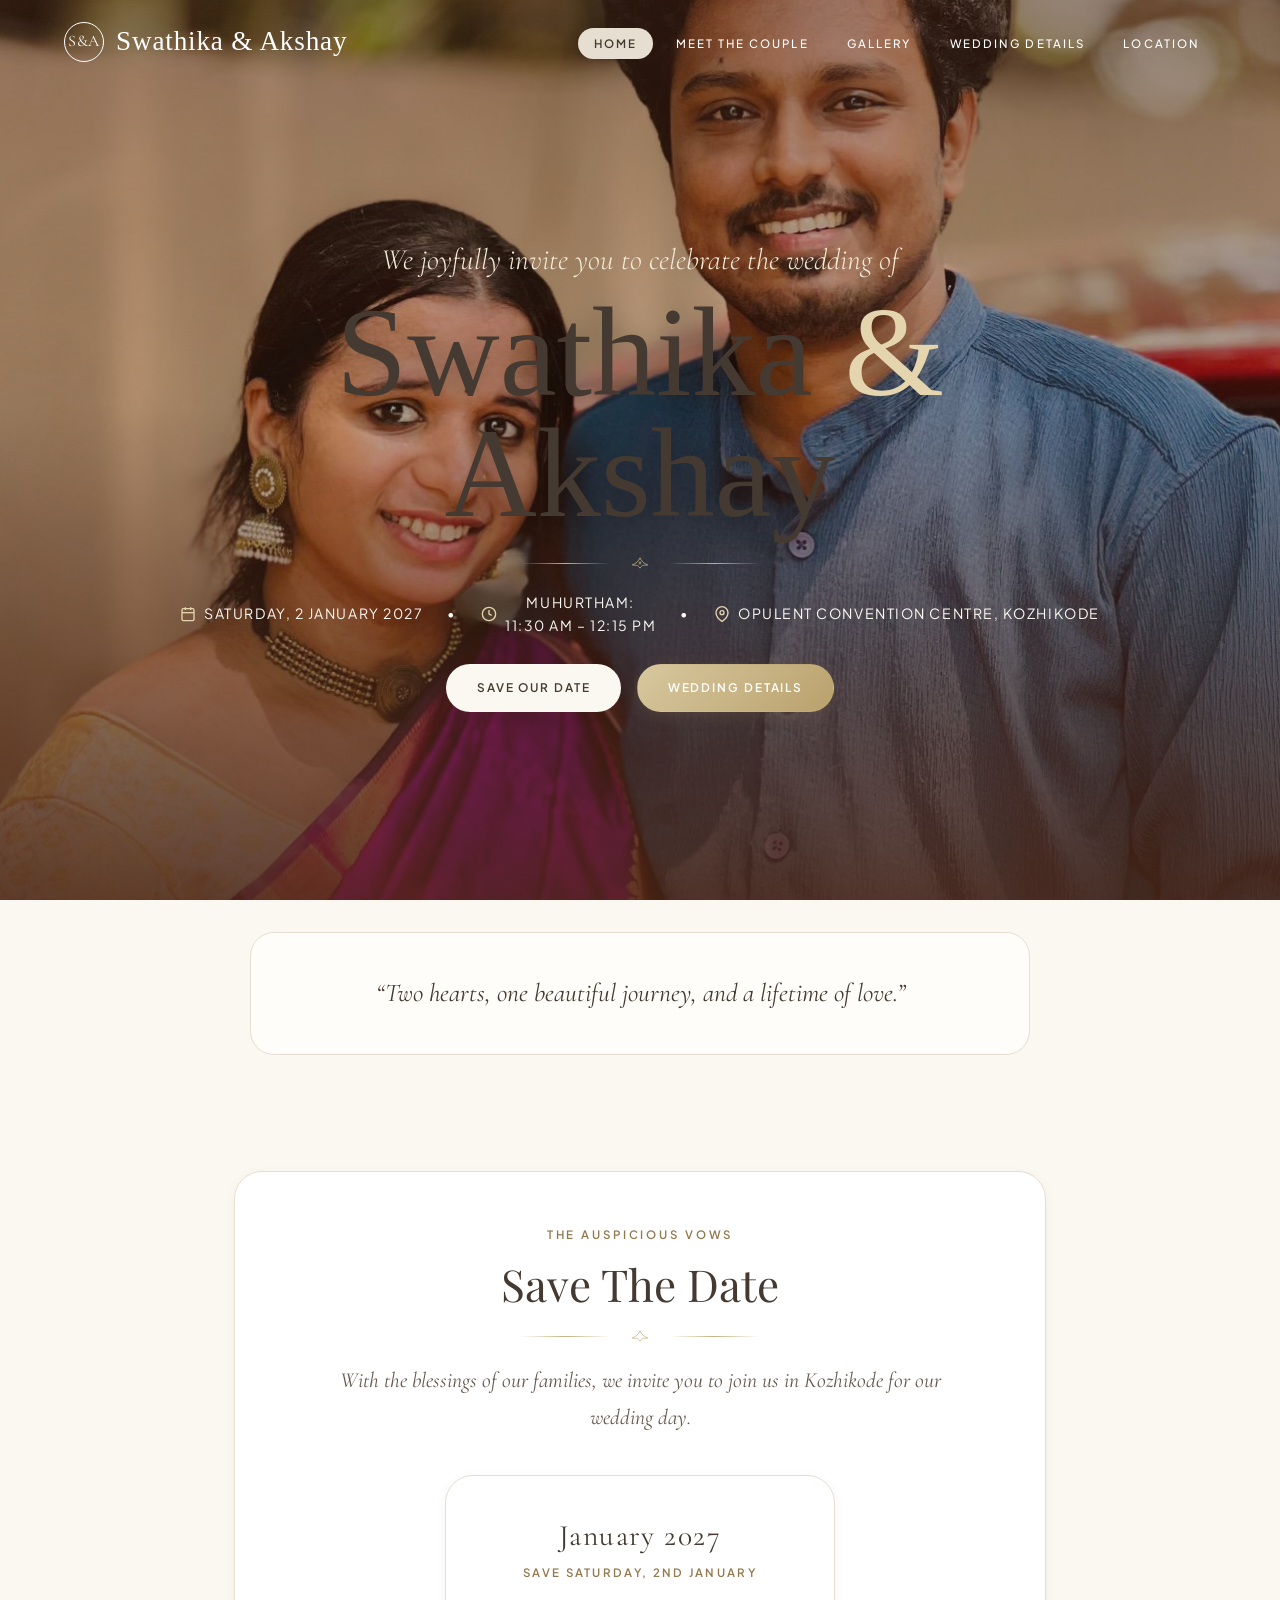
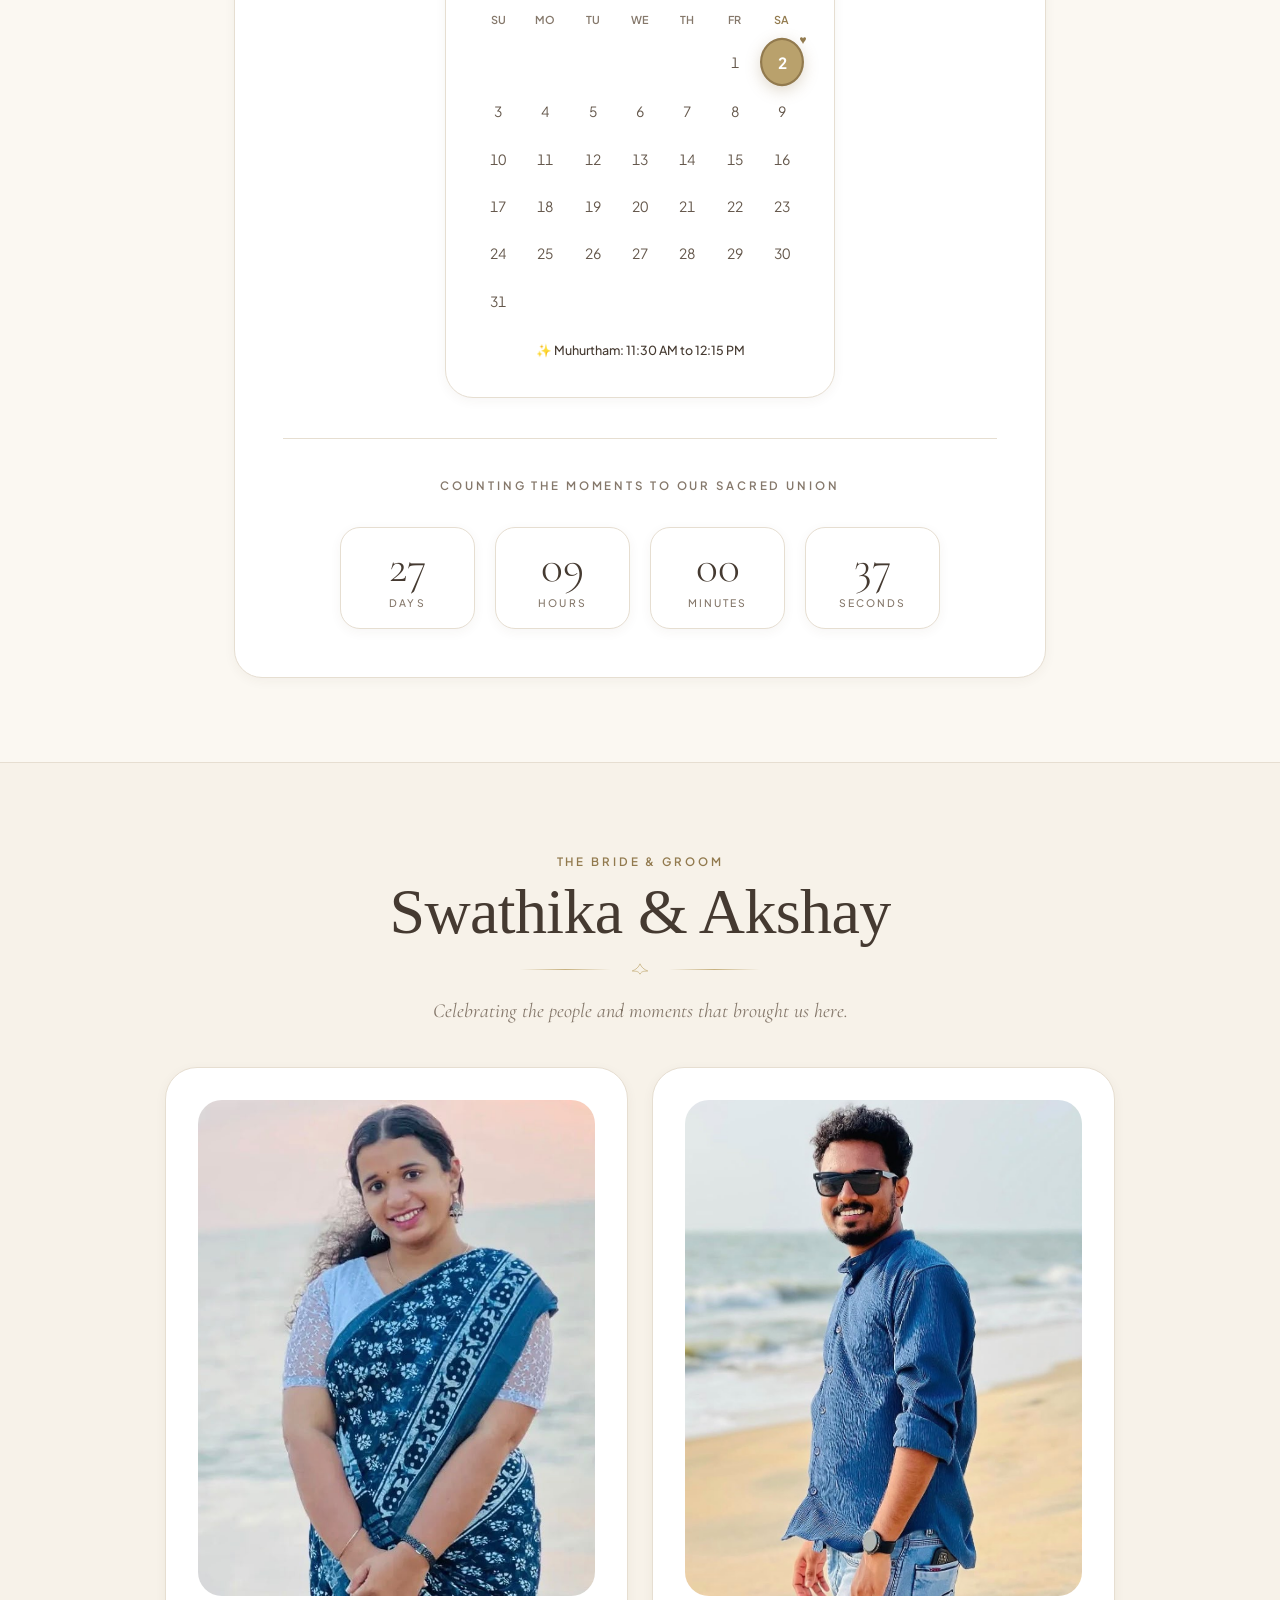
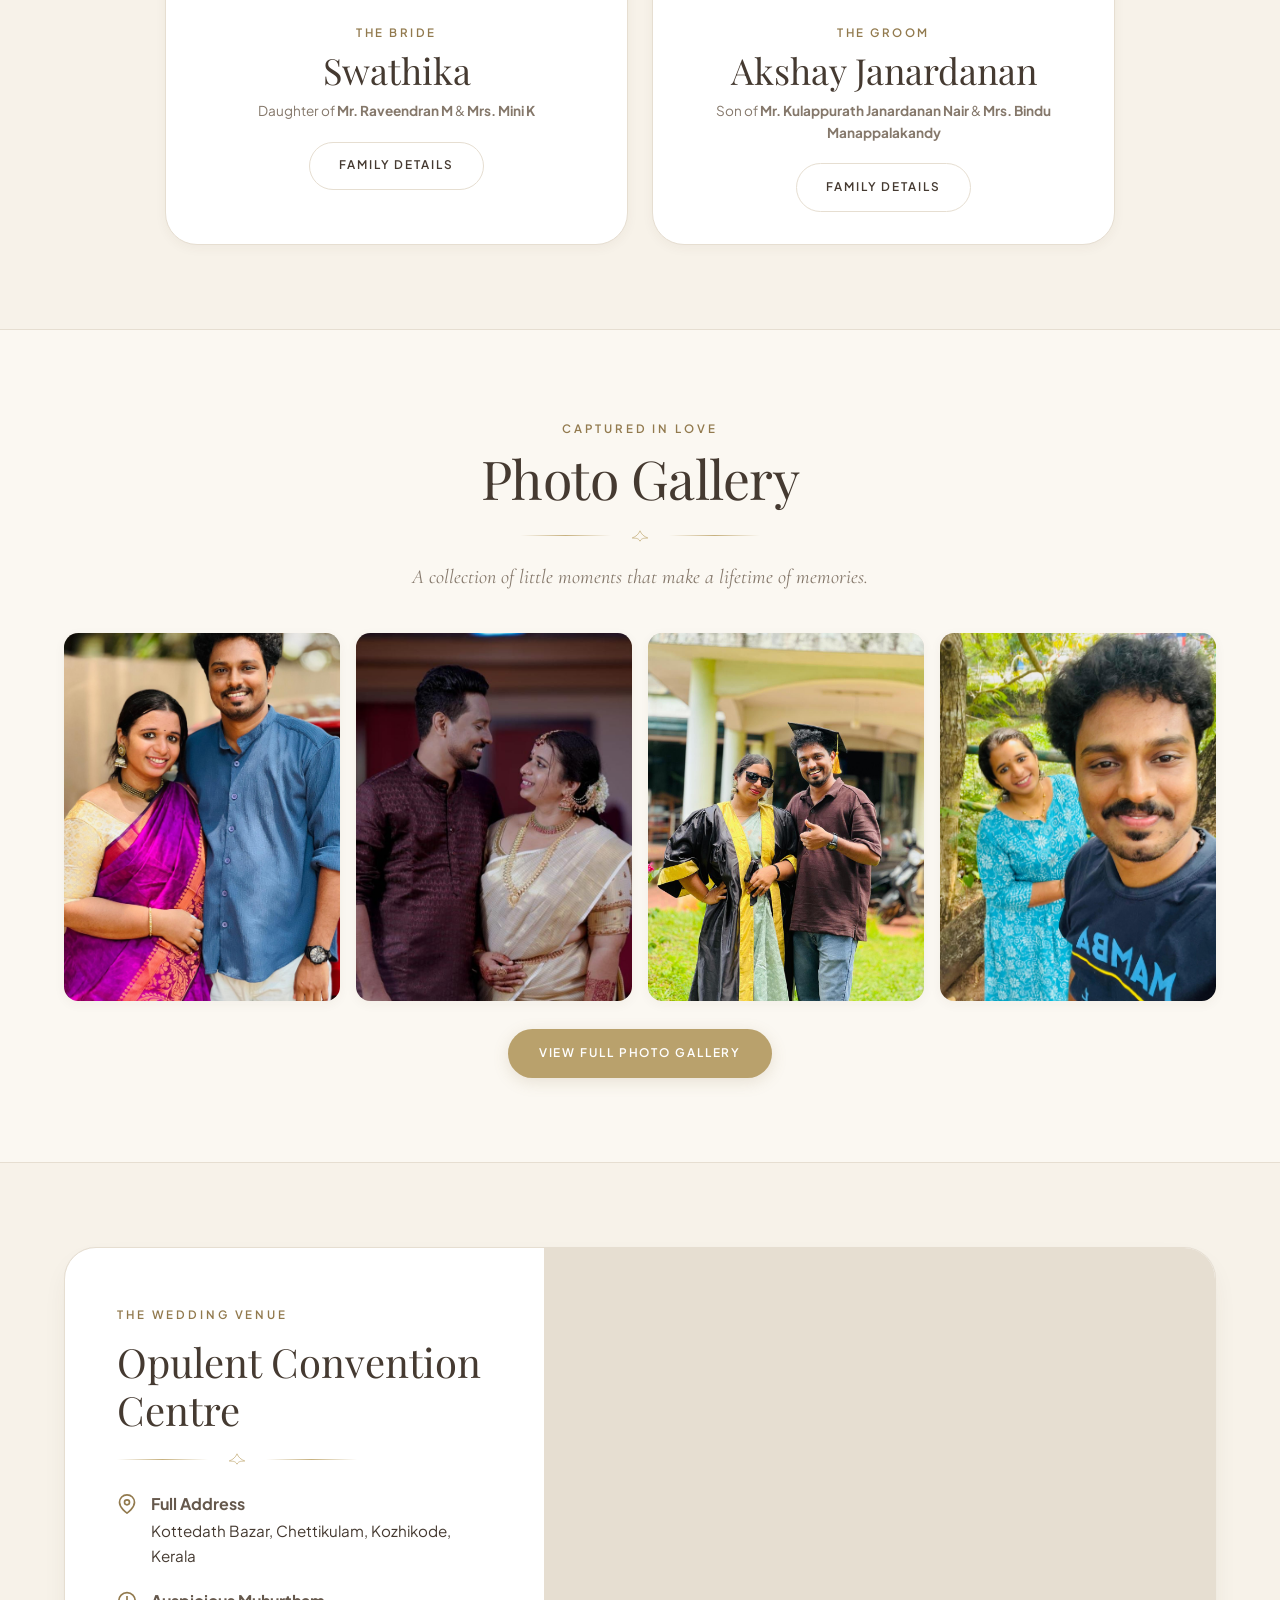
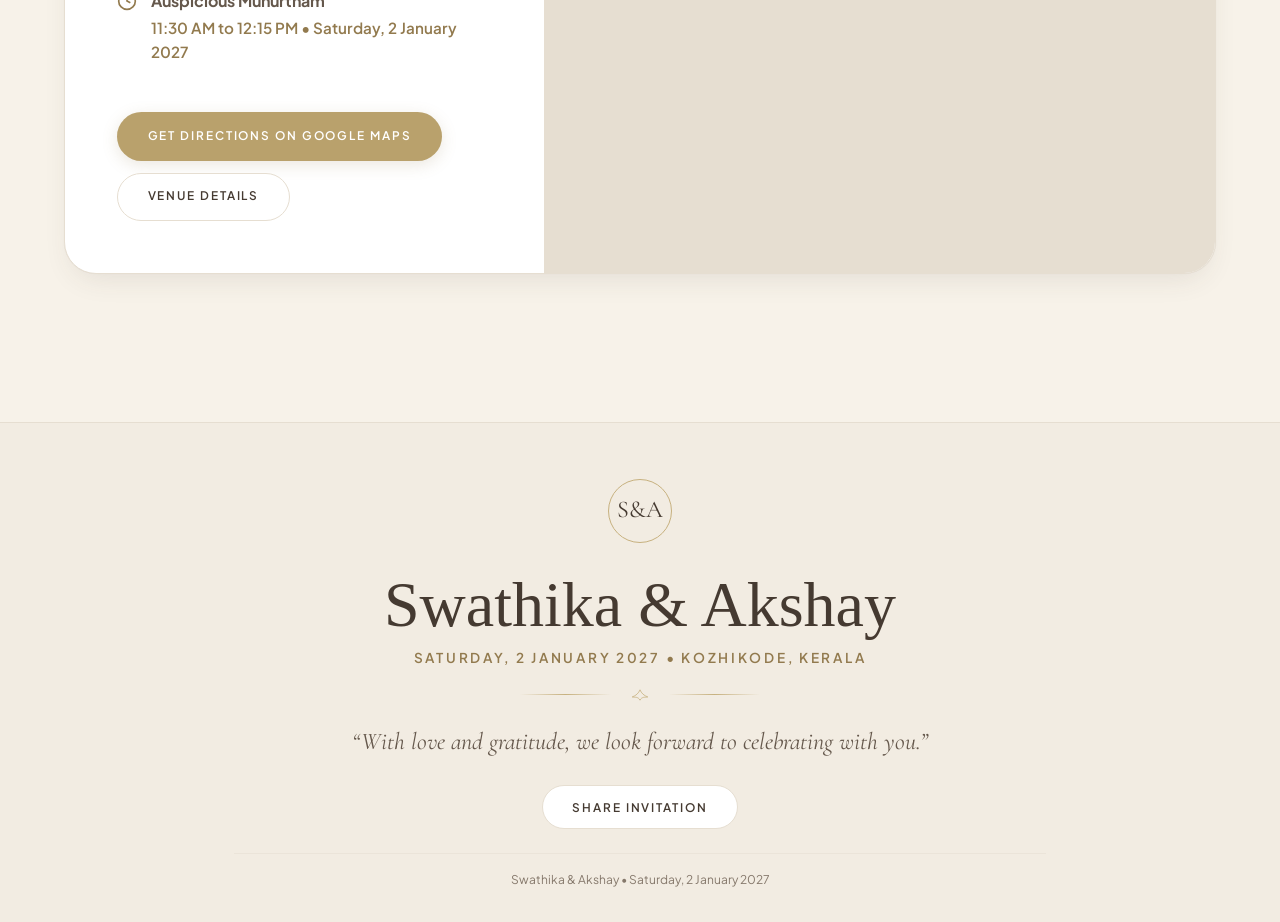
==== commit 2e975a5b: "some new updations" ====
--- a/index.html
+++ b/index.html
@@ -266,7 +266,7 @@
             <p class="profile-parents">
               Daughter of <strong> Mr. Raveendran M</strong> &amp; <strong>Mrs. Mini K</strong>
             </p>
-            <a href="meet-the-couple.html" class="btn btn-secondary">Family Details</a>
+            <a href="meet-the-couple.html#bride-family" class="btn btn-secondary">Family Details</a>
           </div>
 
           <!-- Groom Portrait Card -->
@@ -279,7 +279,7 @@
             <p class="profile-parents">
               Son of <strong>Mr. Kulappurath Janardanan Nair</strong> &amp; <strong>Mrs. Bindu Manappalakandy</strong>
             </p>
-            <a href="meet-the-couple.html" class="btn btn-secondary">Family Details</a>
+            <a href="meet-the-couple.html#groom-family" class="btn btn-secondary">Family Details</a>
           </div>
         </div>
       </div>
--- a/style.css
+++ b/style.css
@@ -1057,6 +1057,7 @@
   border-radius: 1.75rem;
   padding: clamp(1.1rem, 2.5vw, 1.75rem);
   box-shadow: var(--shadow-sm);
+  scroll-margin-top: 6rem;
 }
 
 .family-photo {
@@ -1379,6 +1380,12 @@
 
 .lightbox-prev { left: 1.5rem; }
 .lightbox-next { right: 1.5rem; }
+
+@media (max-width: 767px) {
+  .lightbox-nav {
+    display: none;
+  }
+}
 
 /* --------------------------------------------------------------------------
    WEDDING DETAILS PAGE
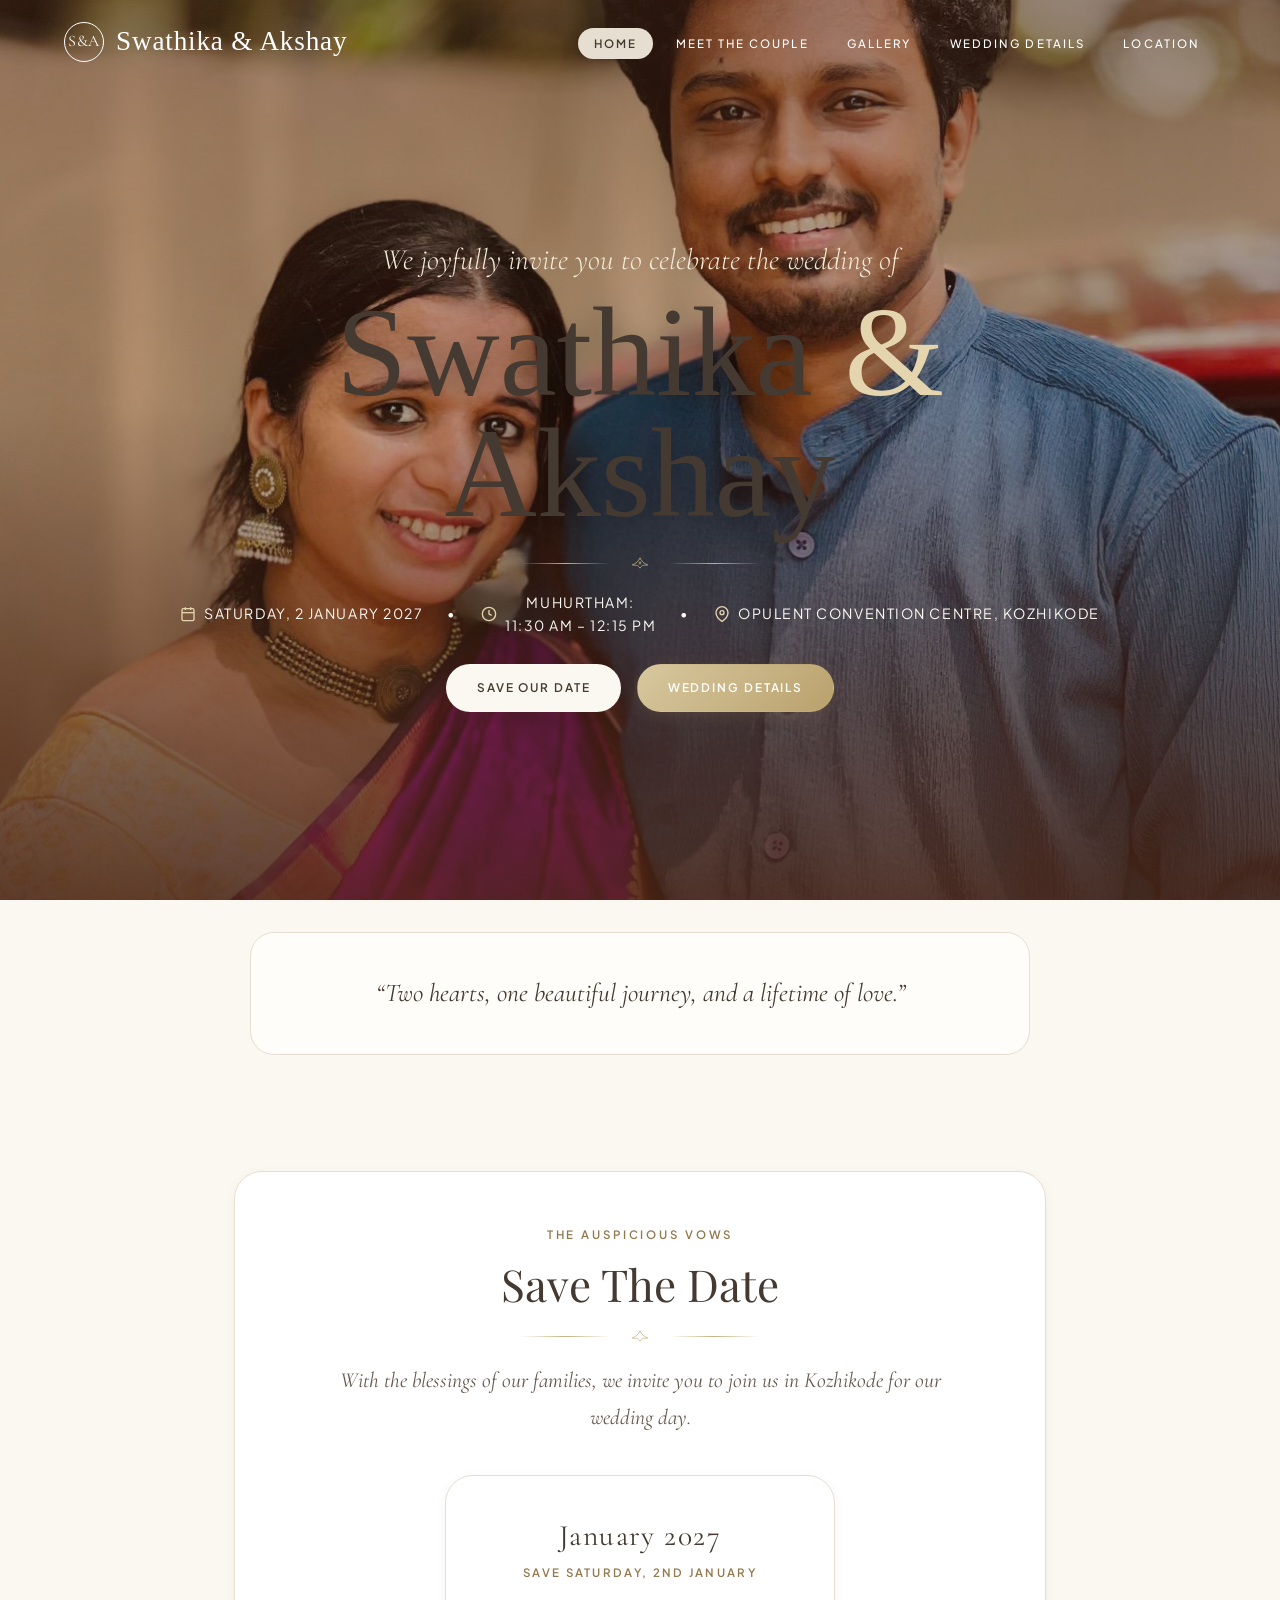
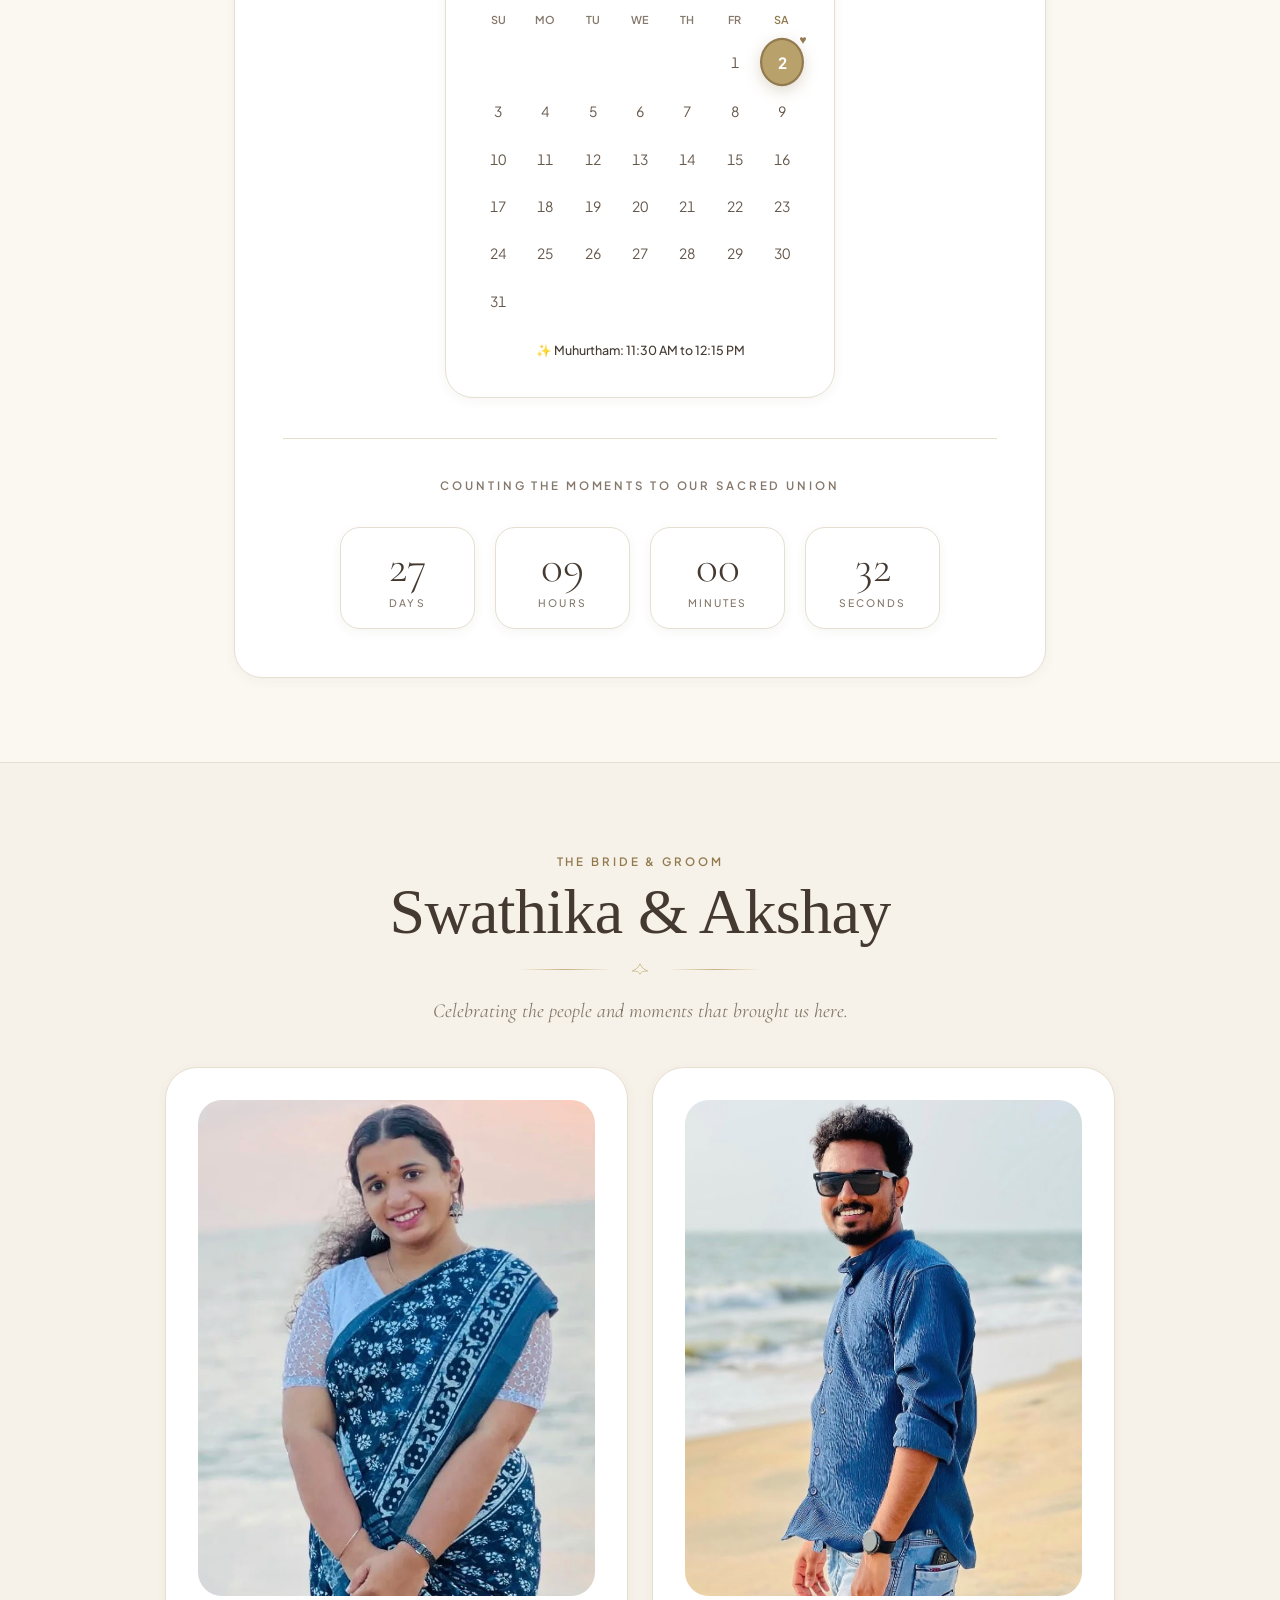
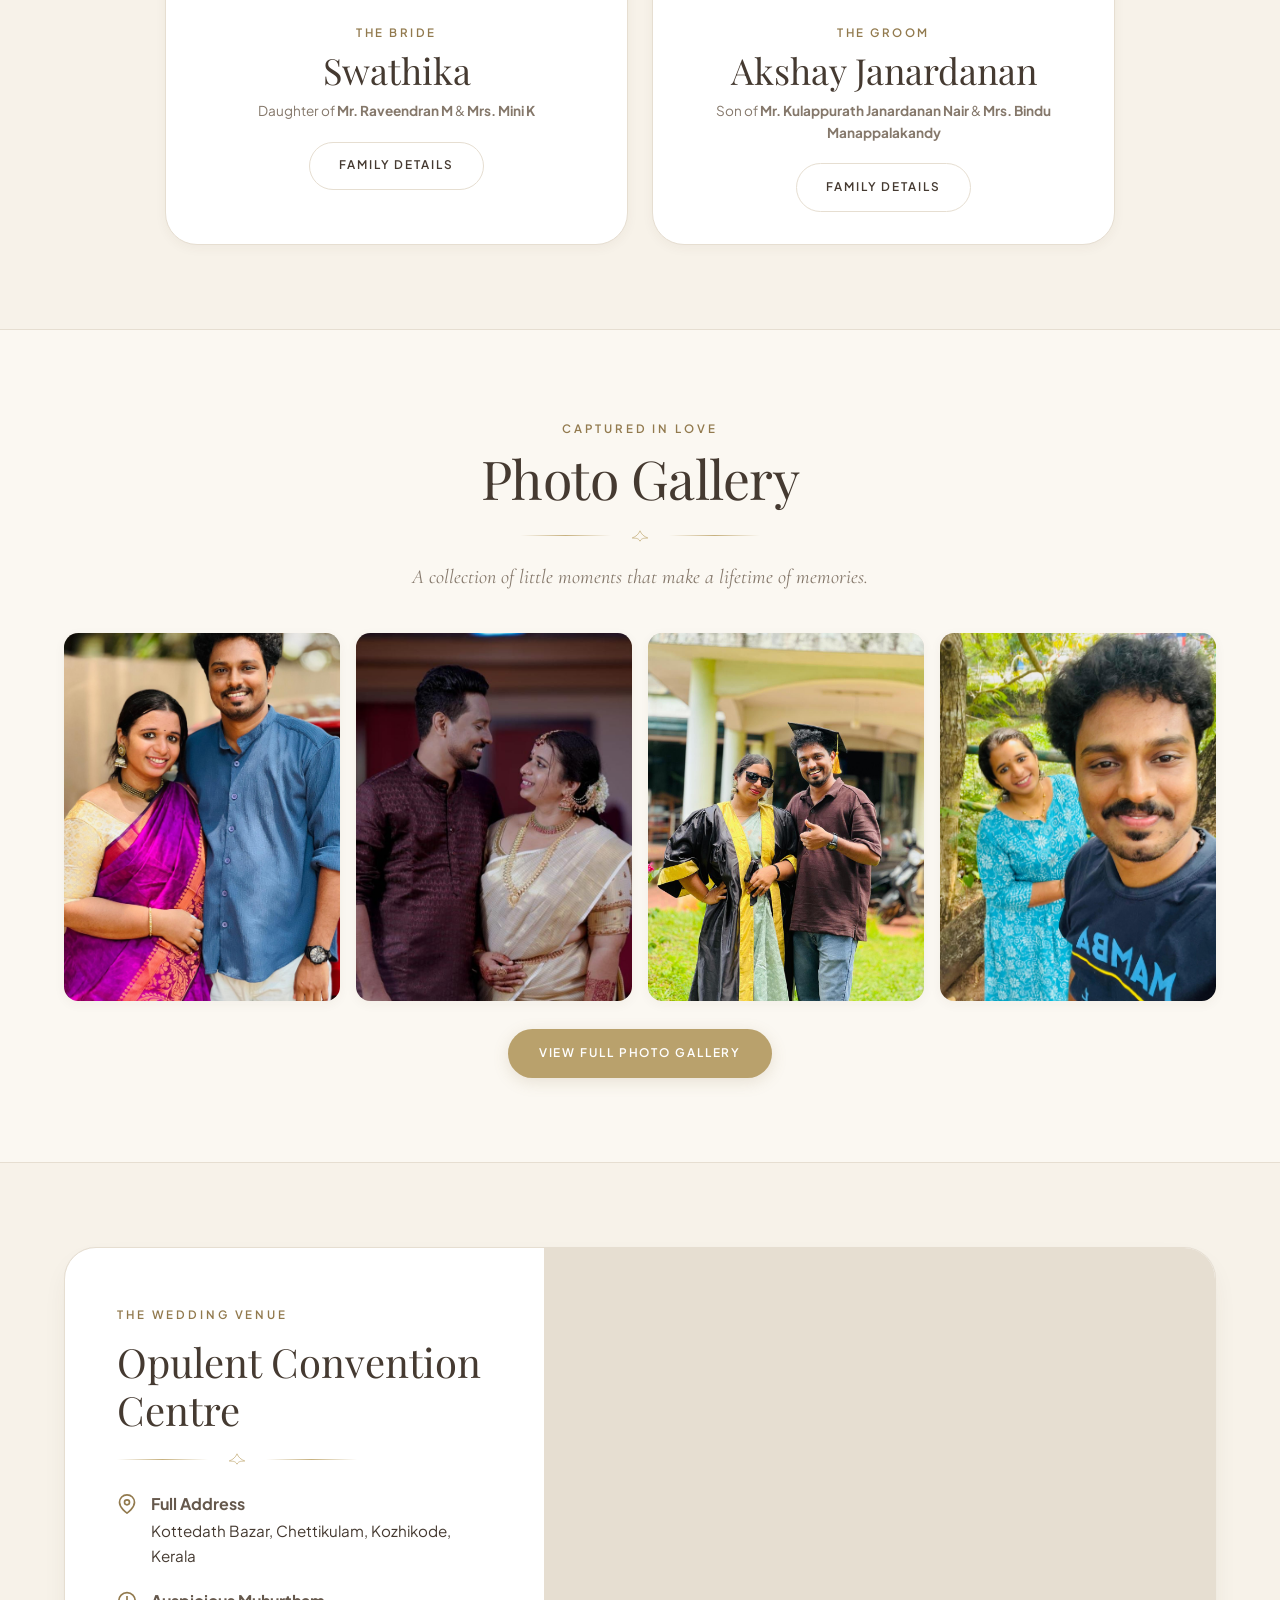
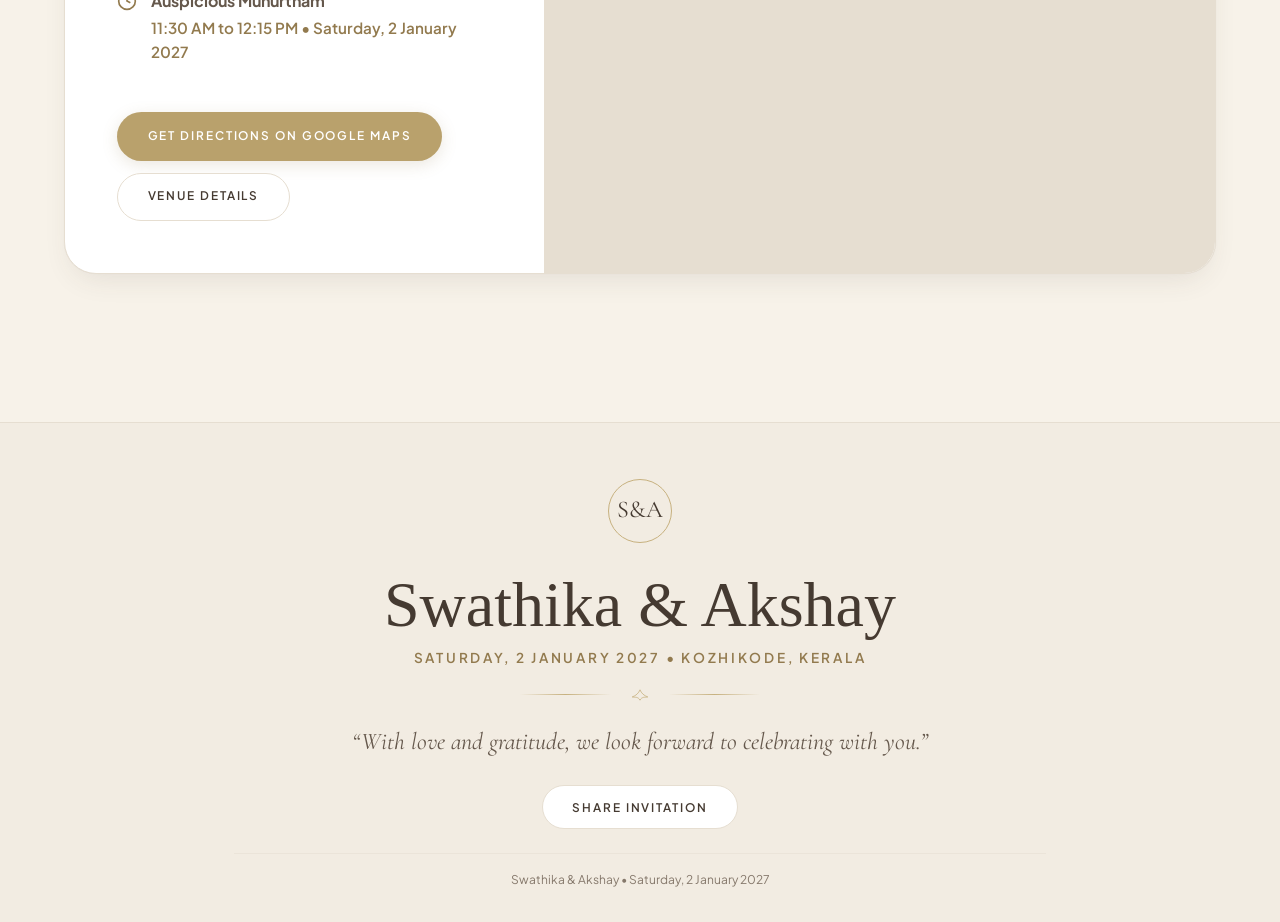
==== commit 5224fc20: "image updations" ====
--- a/index.html
+++ b/index.html
@@ -300,7 +300,7 @@
         </div>
 
         <div class="home-gallery-grid">
-          <a href="gallery.html" class="gallery-card aspect-portrait">
+          <a href="gallery.html?photo=couple-1.jpg" class="gallery-card aspect-portrait">
             <div class="gallery-image-wrap">
               <img src="images/couple-1.jpg" alt="Swathika & Akshay">
             </div>
@@ -310,7 +310,7 @@
             </div>
           </a>
 
-          <a href="gallery.html" class="gallery-card aspect-portrait">
+          <a href="gallery.html?photo=couple-4.jpg" class="gallery-card aspect-portrait">
             <div class="gallery-image-wrap">
               <img src="images/couple-4.jpg" alt="Us - Swathika and Akshay">
             </div>
@@ -320,7 +320,7 @@
             </div>
           </a>
 
-          <a href="gallery.html" class="gallery-card aspect-portrait">
+          <a href="gallery.html?photo=couple-5.jpg" class="gallery-card aspect-portrait">
             <div class="gallery-image-wrap">
               <img src="images/couple-5.jpg" alt="Happiest Moments">
             </div>
@@ -330,7 +330,7 @@
             </div>
           </a>
 
-          <a href="gallery.html" class="gallery-card aspect-portrait">
+          <a href="gallery.html?photo=couple-2.jpg" class="gallery-card aspect-portrait">
             <div class="gallery-image-wrap">
               <img src="images/couple-2.jpg" alt="A Lifetime of Love">
             </div>
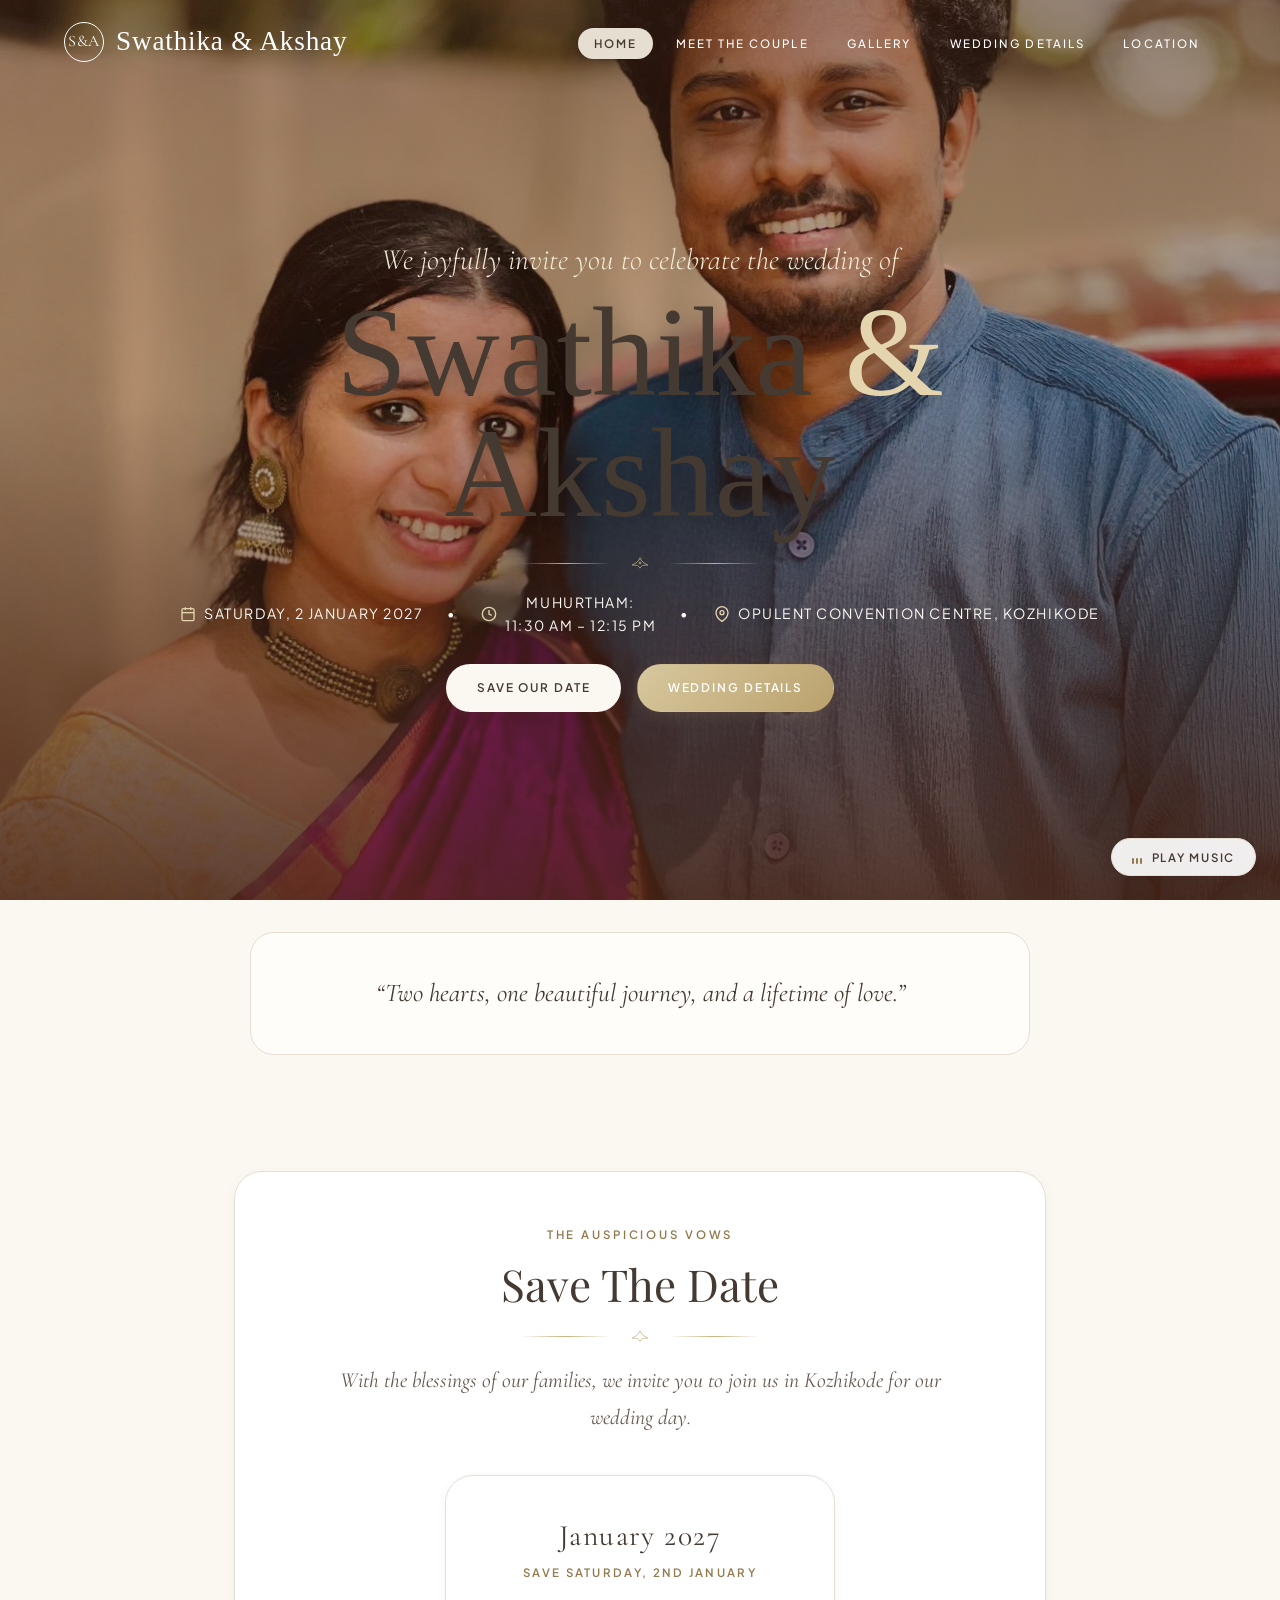
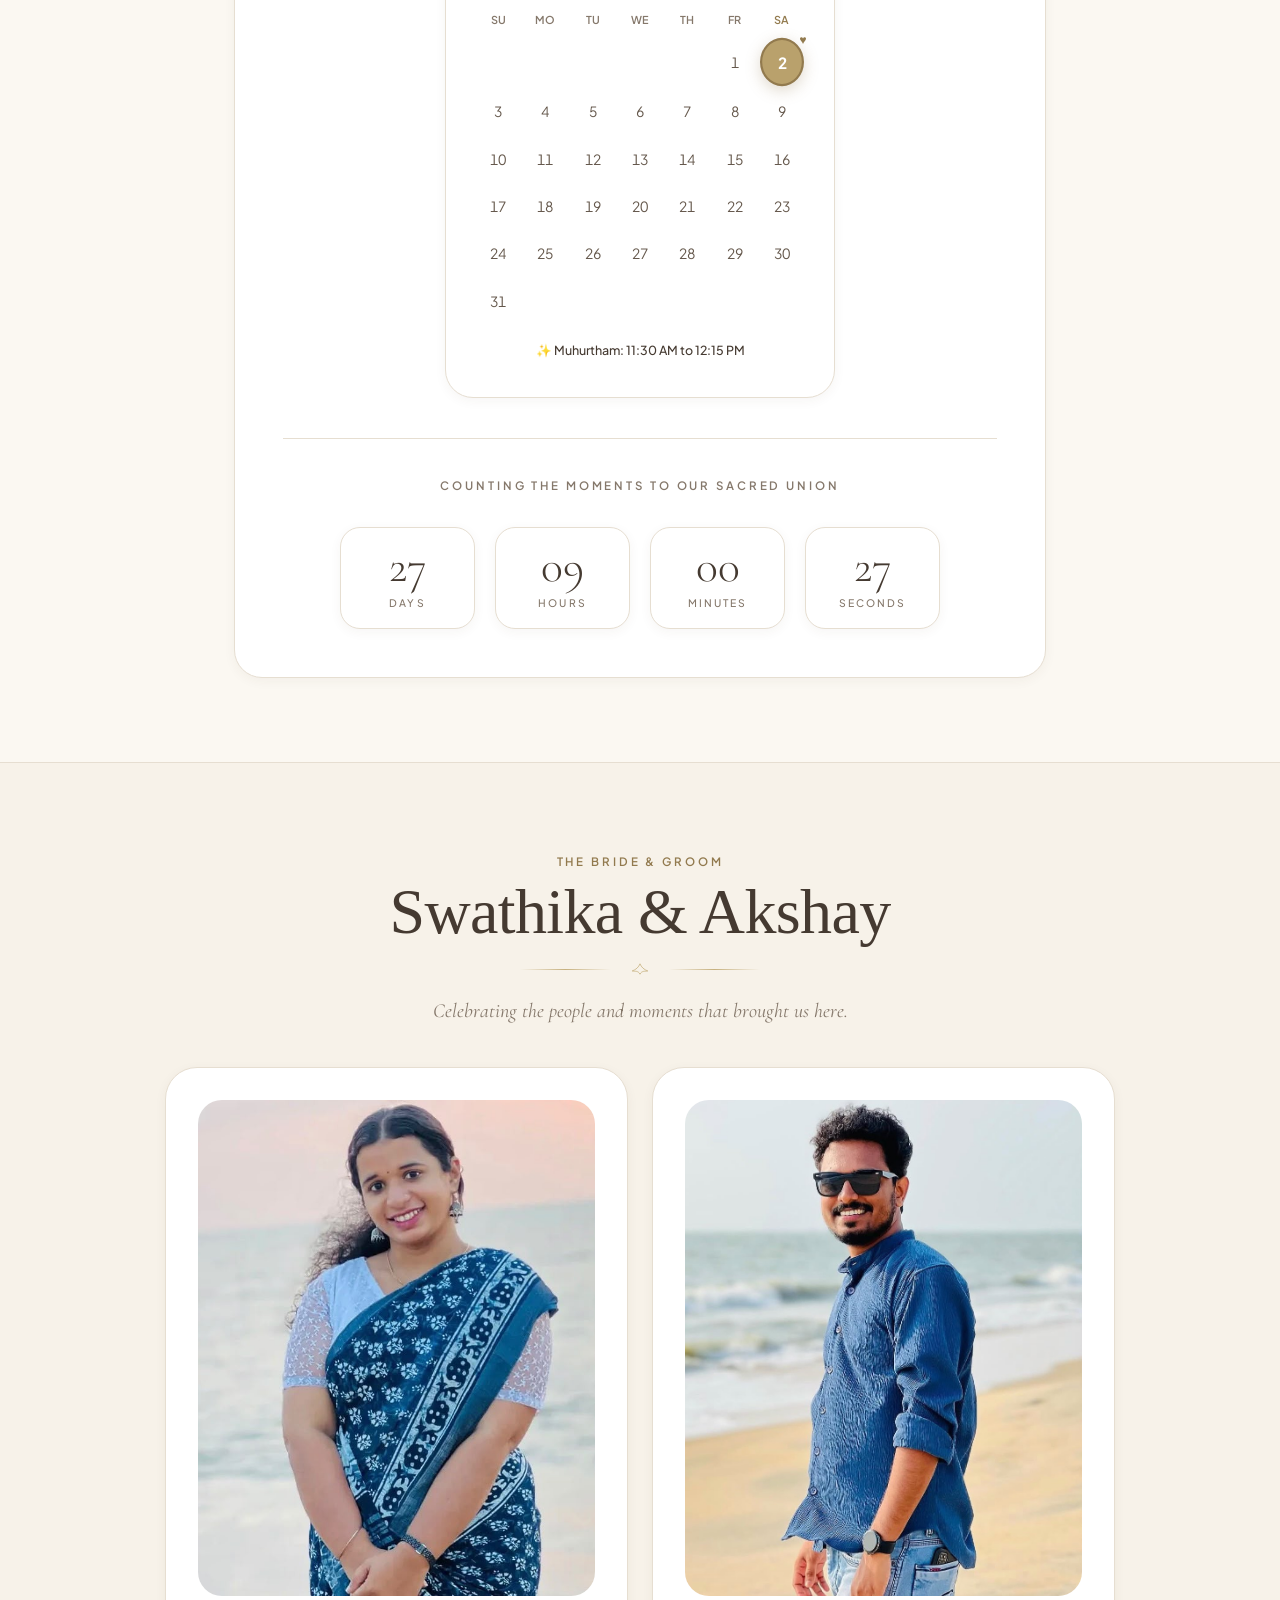
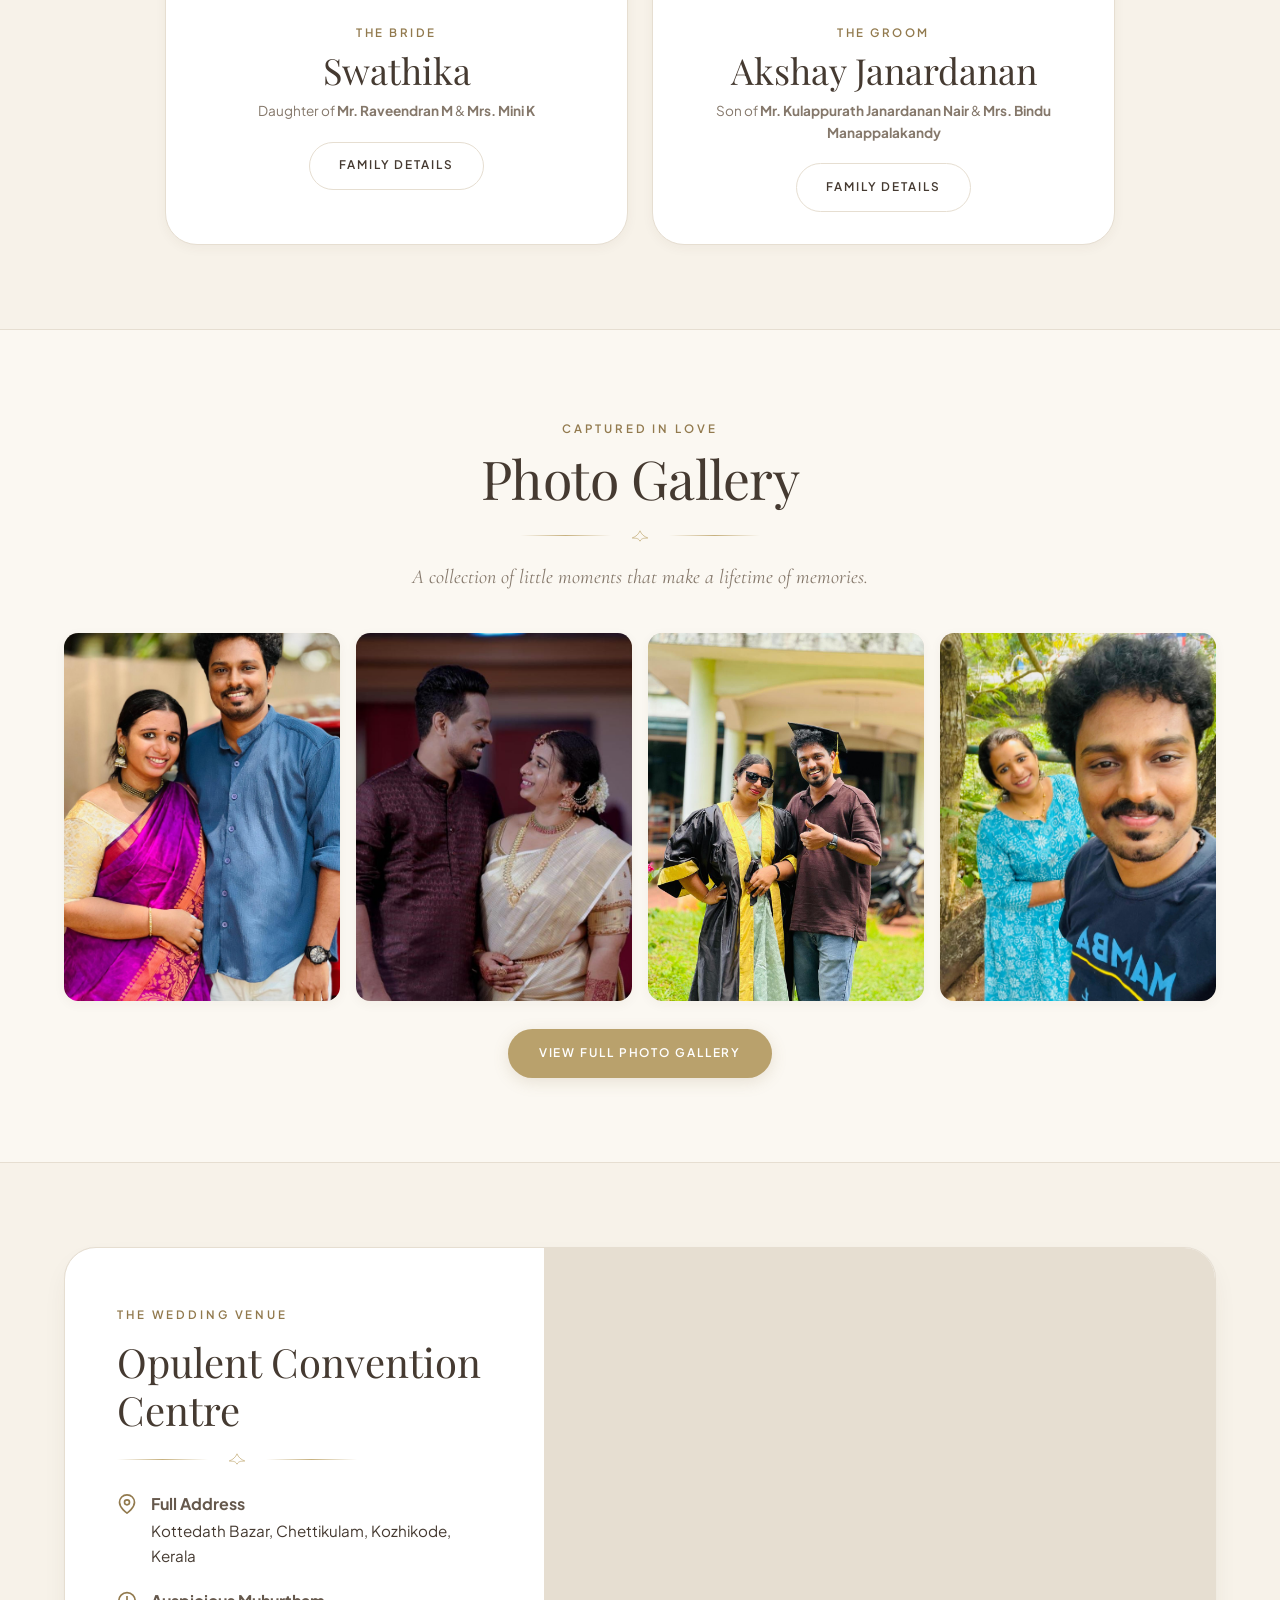
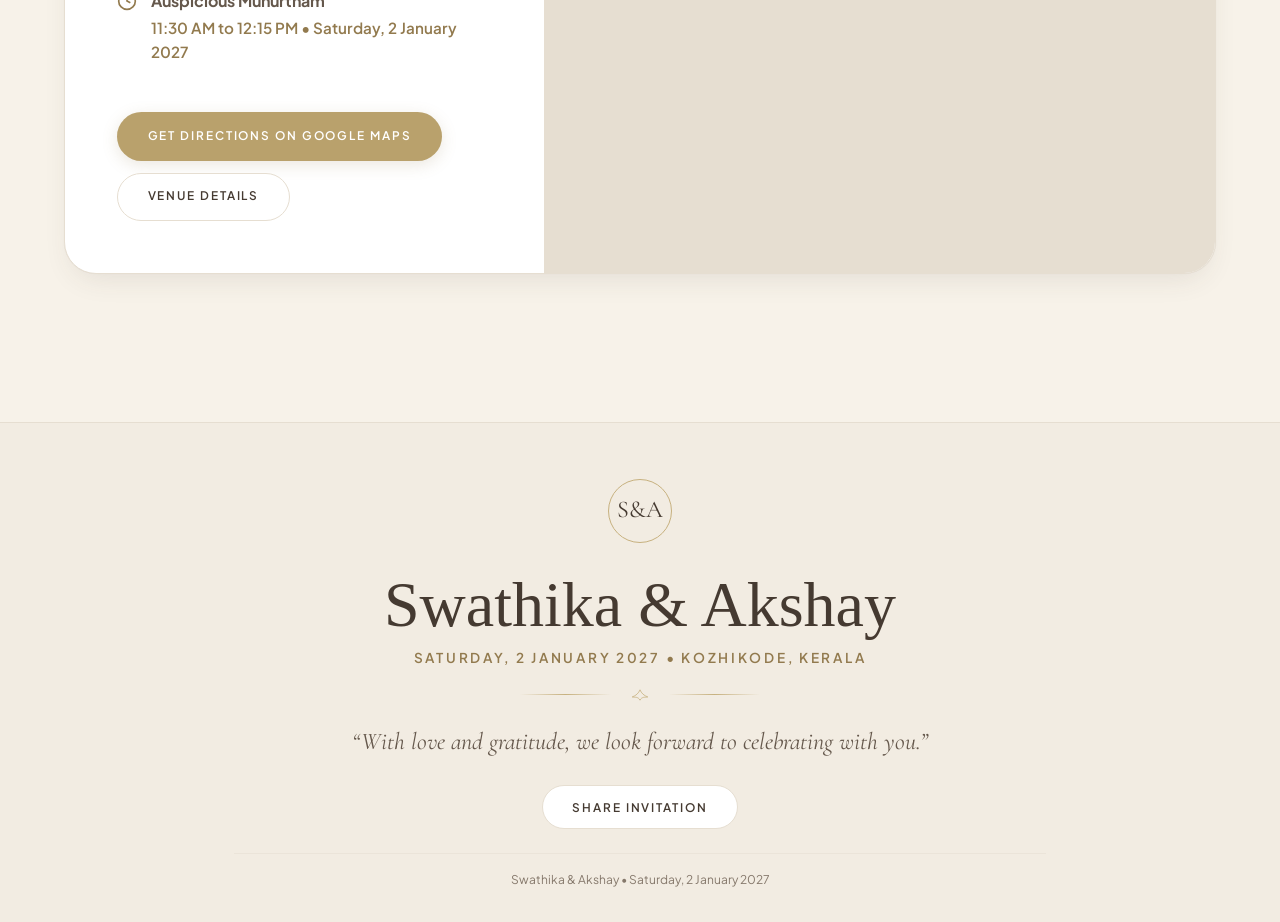
==== commit 7b705150: "Music added" ====
--- a/index.html
+++ b/index.html
@@ -476,6 +476,11 @@
     </div>
   </div>
 
+  <audio id="background-music" src="images/Agam%20-%20Walk%20of%20the%20Bride%20-%20Sita%20Kalyana%20Vaibhogame.mp3" preload="none" loop></audio>
+  <button id="music-toggle-btn" class="music-toggle-btn" type="button" aria-label="Play background music" aria-pressed="false">
+    <span class="music-bars" aria-hidden="true"><span class="music-bar"></span><span class="music-bar"></span><span class="music-bar"></span></span>
+    <span class="music-btn-text">Play Music</span>
+  </button>
   <script src="script.js"></script>
 </body>
 </html>
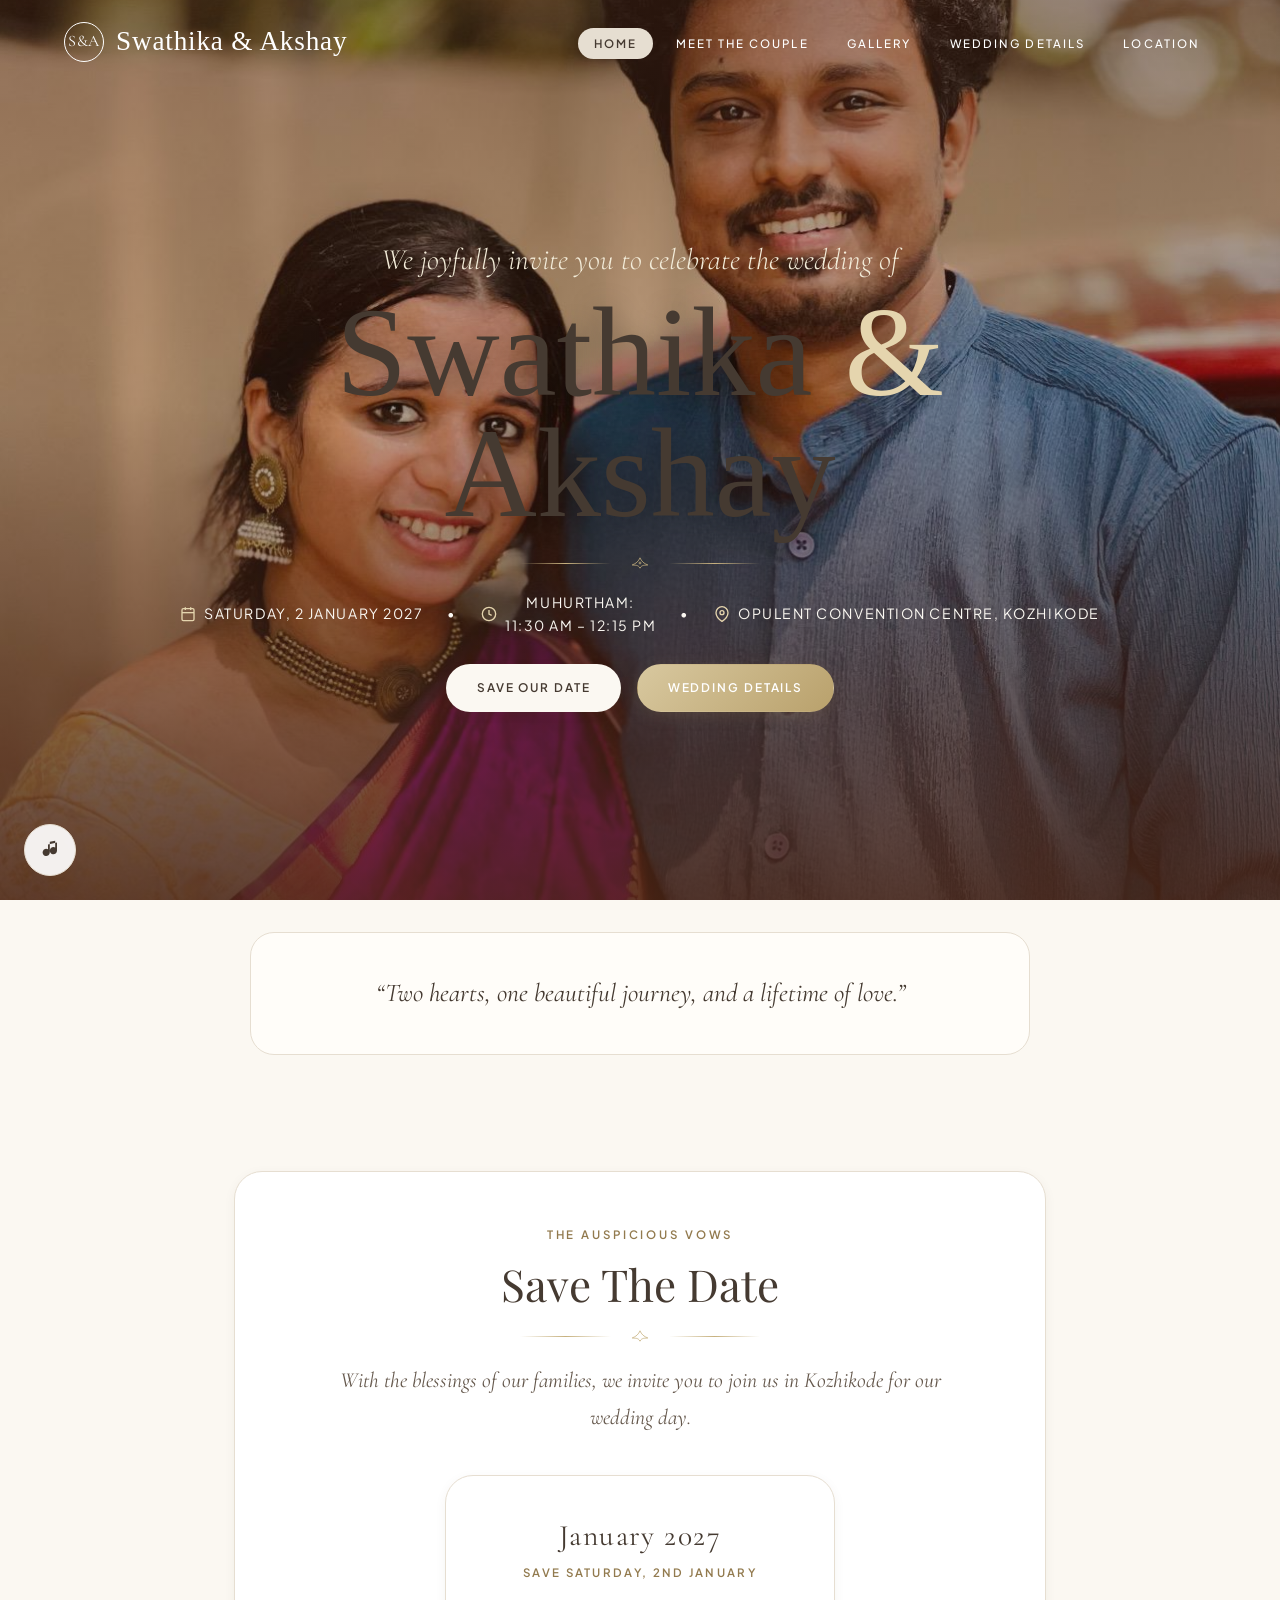
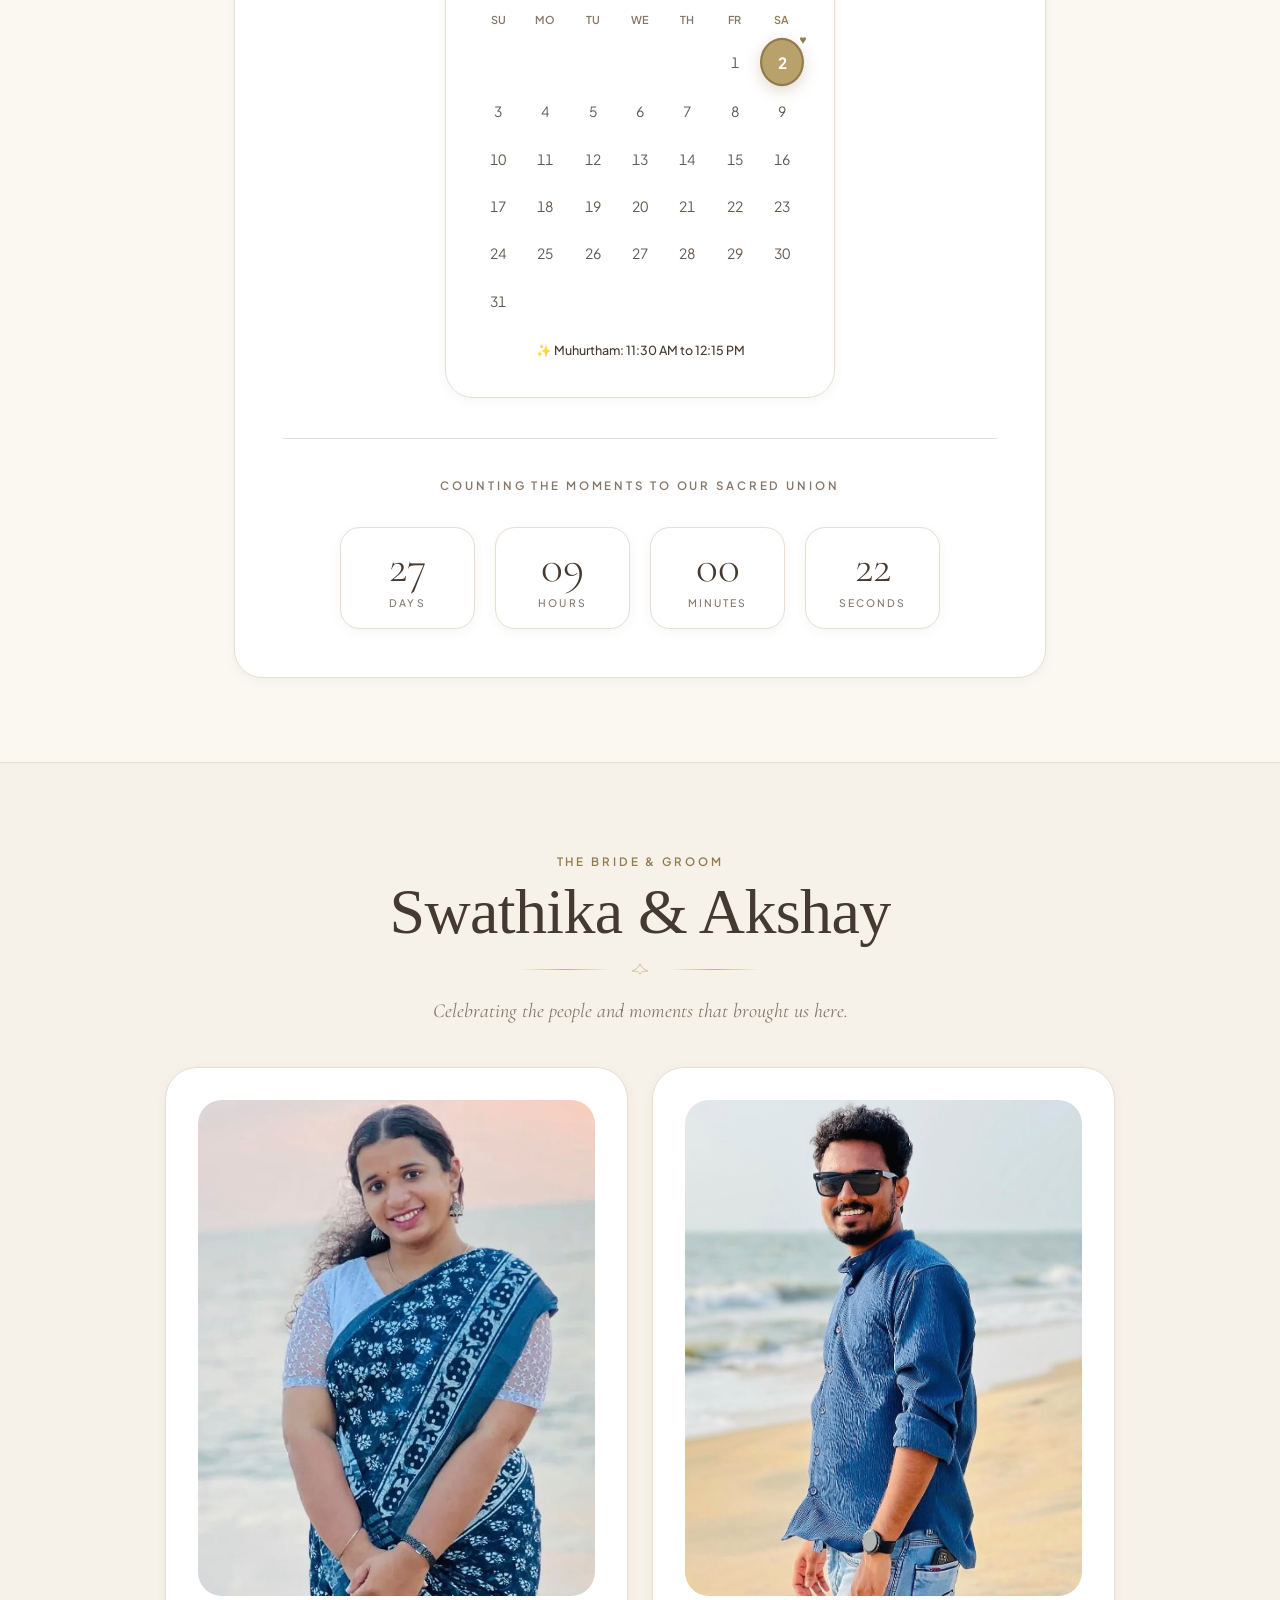
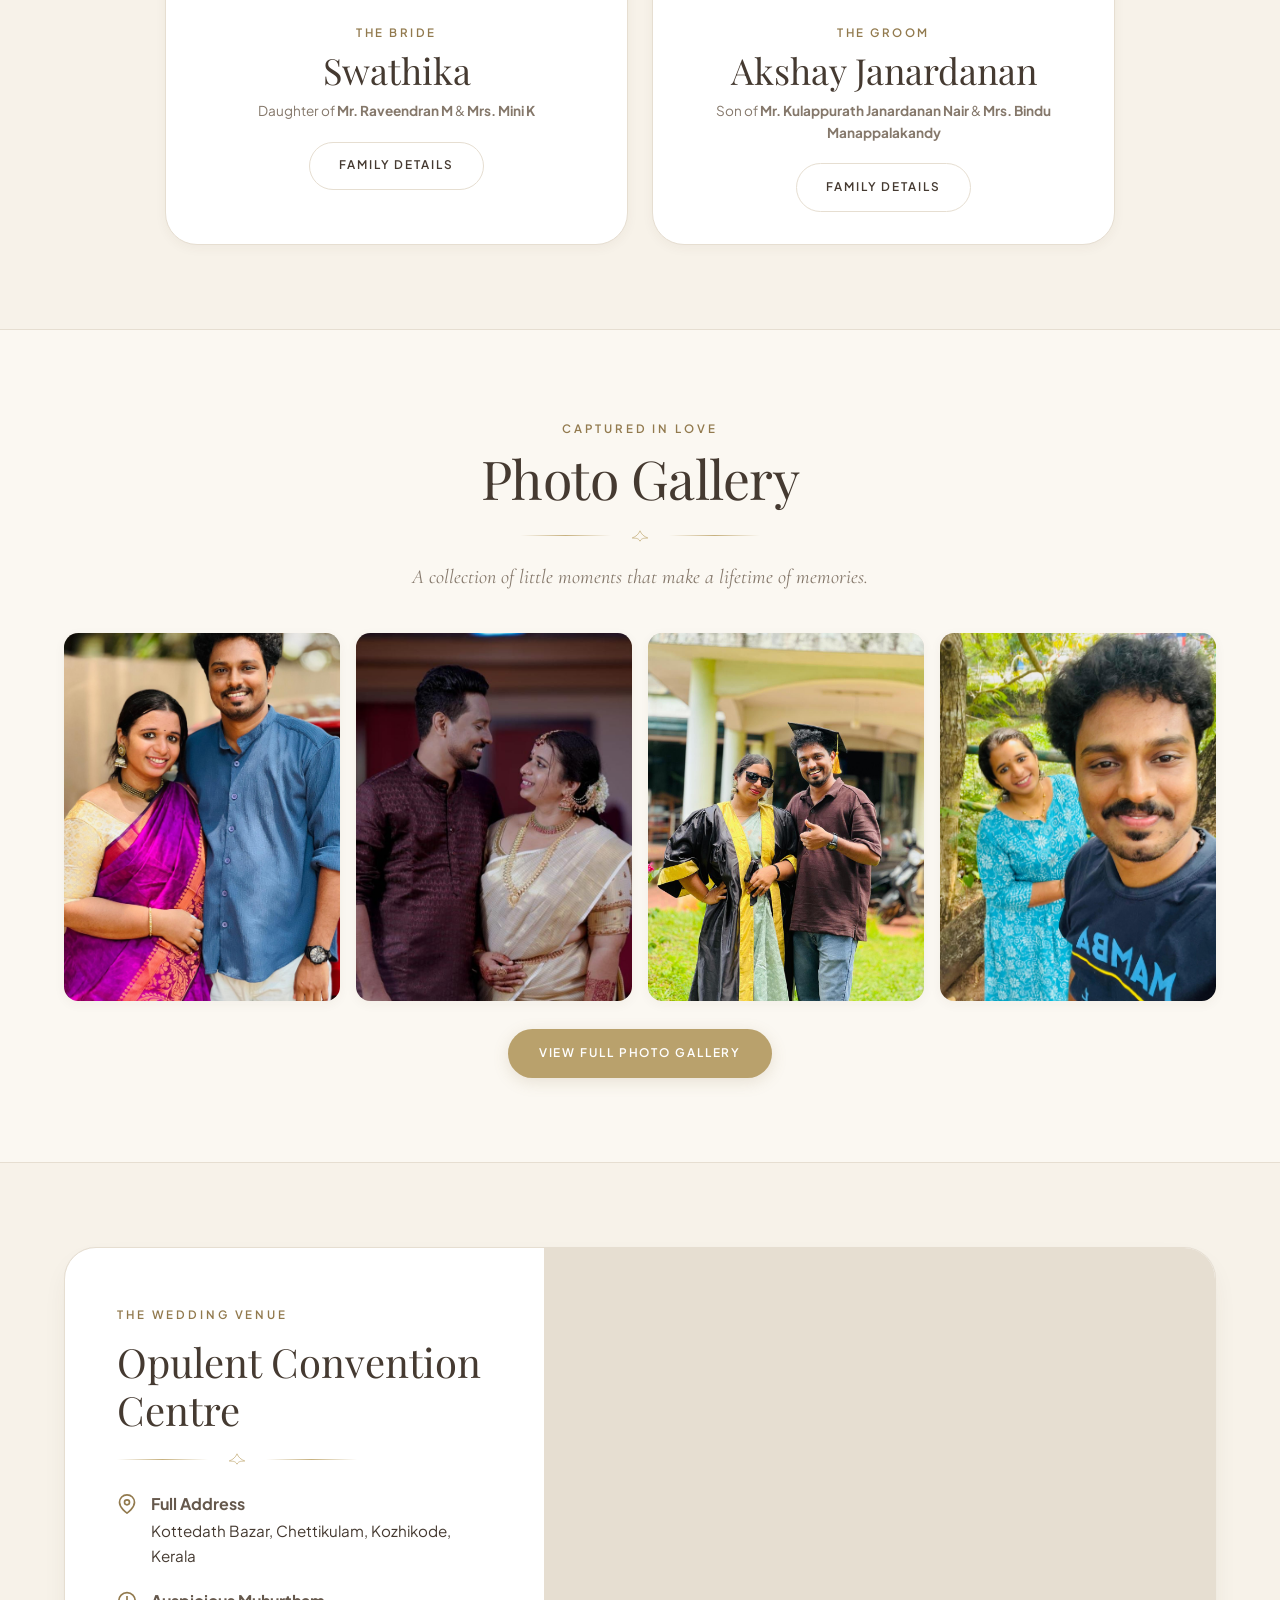
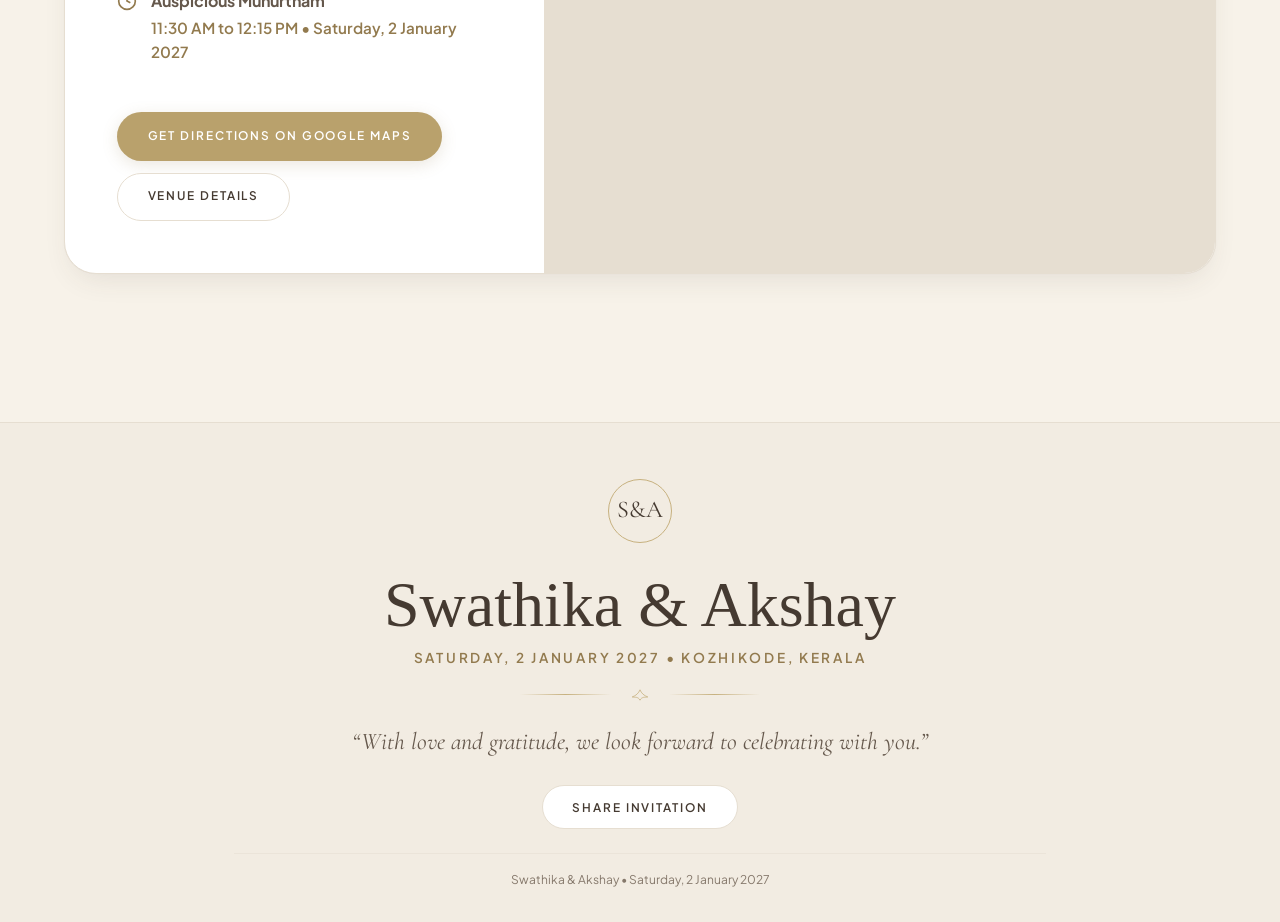
==== commit ed04e91d: "icon changed" ====
--- a/index.html
+++ b/index.html
@@ -478,8 +478,7 @@
 
   <audio id="background-music" src="images/Agam%20-%20Walk%20of%20the%20Bride%20-%20Sita%20Kalyana%20Vaibhogame.mp3" preload="none" loop></audio>
   <button id="music-toggle-btn" class="music-toggle-btn" type="button" aria-label="Play background music" aria-pressed="false">
-    <span class="music-bars" aria-hidden="true"><span class="music-bar"></span><span class="music-bar"></span><span class="music-bar"></span></span>
-    <span class="music-btn-text">Play Music</span>
+    <svg viewBox="0 0 24 24" aria-hidden="true"><path d="M12 3v12.05A4 4 0 1 1 10 11.5V6.2l10-2.2v9.05A4 4 0 1 1 18 9.5V2l-6 1z"/></svg>
   </button>
   <script src="script.js"></script>
 </body>
--- a/style.css
+++ b/style.css
@@ -1940,24 +1940,27 @@
 .music-toggle-btn {
   position: fixed;
   bottom: 1.5rem;
-  right: 1.5rem;
+  left: 1.5rem;
   z-index: 90;
-  display: flex;
-  align-items: center;
-  gap: 0.6rem;
-  padding: 0.65rem 1.25rem;
-  border-radius: 999px;
+  display: grid;
+  place-items: center;
+  width: 3.25rem;
+  height: 3.25rem;
+  padding: 0;
+  border-radius: 50%;
   background-color: rgba(255, 255, 255, 0.92);
   backdrop-filter: blur(10px);
   border: 1px solid var(--color-beige);
   box-shadow: var(--shadow-md);
   color: var(--color-brown-dark);
   cursor: pointer;
-  font-size: 0.72rem;
-  text-transform: uppercase;
-  letter-spacing: 0.15em;
-  font-weight: 600;
   transition: all var(--transition-fast);
+}
+
+.music-toggle-btn svg {
+  width: 1.35rem;
+  height: 1.35rem;
+  fill: currentColor;
 }
 
 .music-toggle-btn:hover {
@@ -1966,28 +1969,8 @@
   transform: translateY(-2px);
 }
 
-.music-bars {
-  display: flex;
-  align-items: flex-end;
-  gap: 2px;
-  height: 14px;
-}
-
-.music-bar {
-  width: 2px;
-  background-color: var(--color-gold-dark);
-  border-radius: 2px;
-  height: 6px;
-  transition: height var(--transition-fast);
-}
-
-.music-toggle-btn.playing .music-bar:nth-child(1) { animation: soundBar 0.8s infinite alternate; }
-.music-toggle-btn.playing .music-bar:nth-child(2) { animation: soundBar 1.2s infinite alternate 0.2s; }
-.music-toggle-btn.playing .music-bar:nth-child(3) { animation: soundBar 0.9s infinite alternate 0.4s; }
-
-@keyframes soundBar {
-  0% { height: 4px; }
-  100% { height: 14px; }
+.music-toggle-btn.playing {
+  color: var(--color-gold-dark);
 }
 
 @media (prefers-reduced-motion: reduce) {
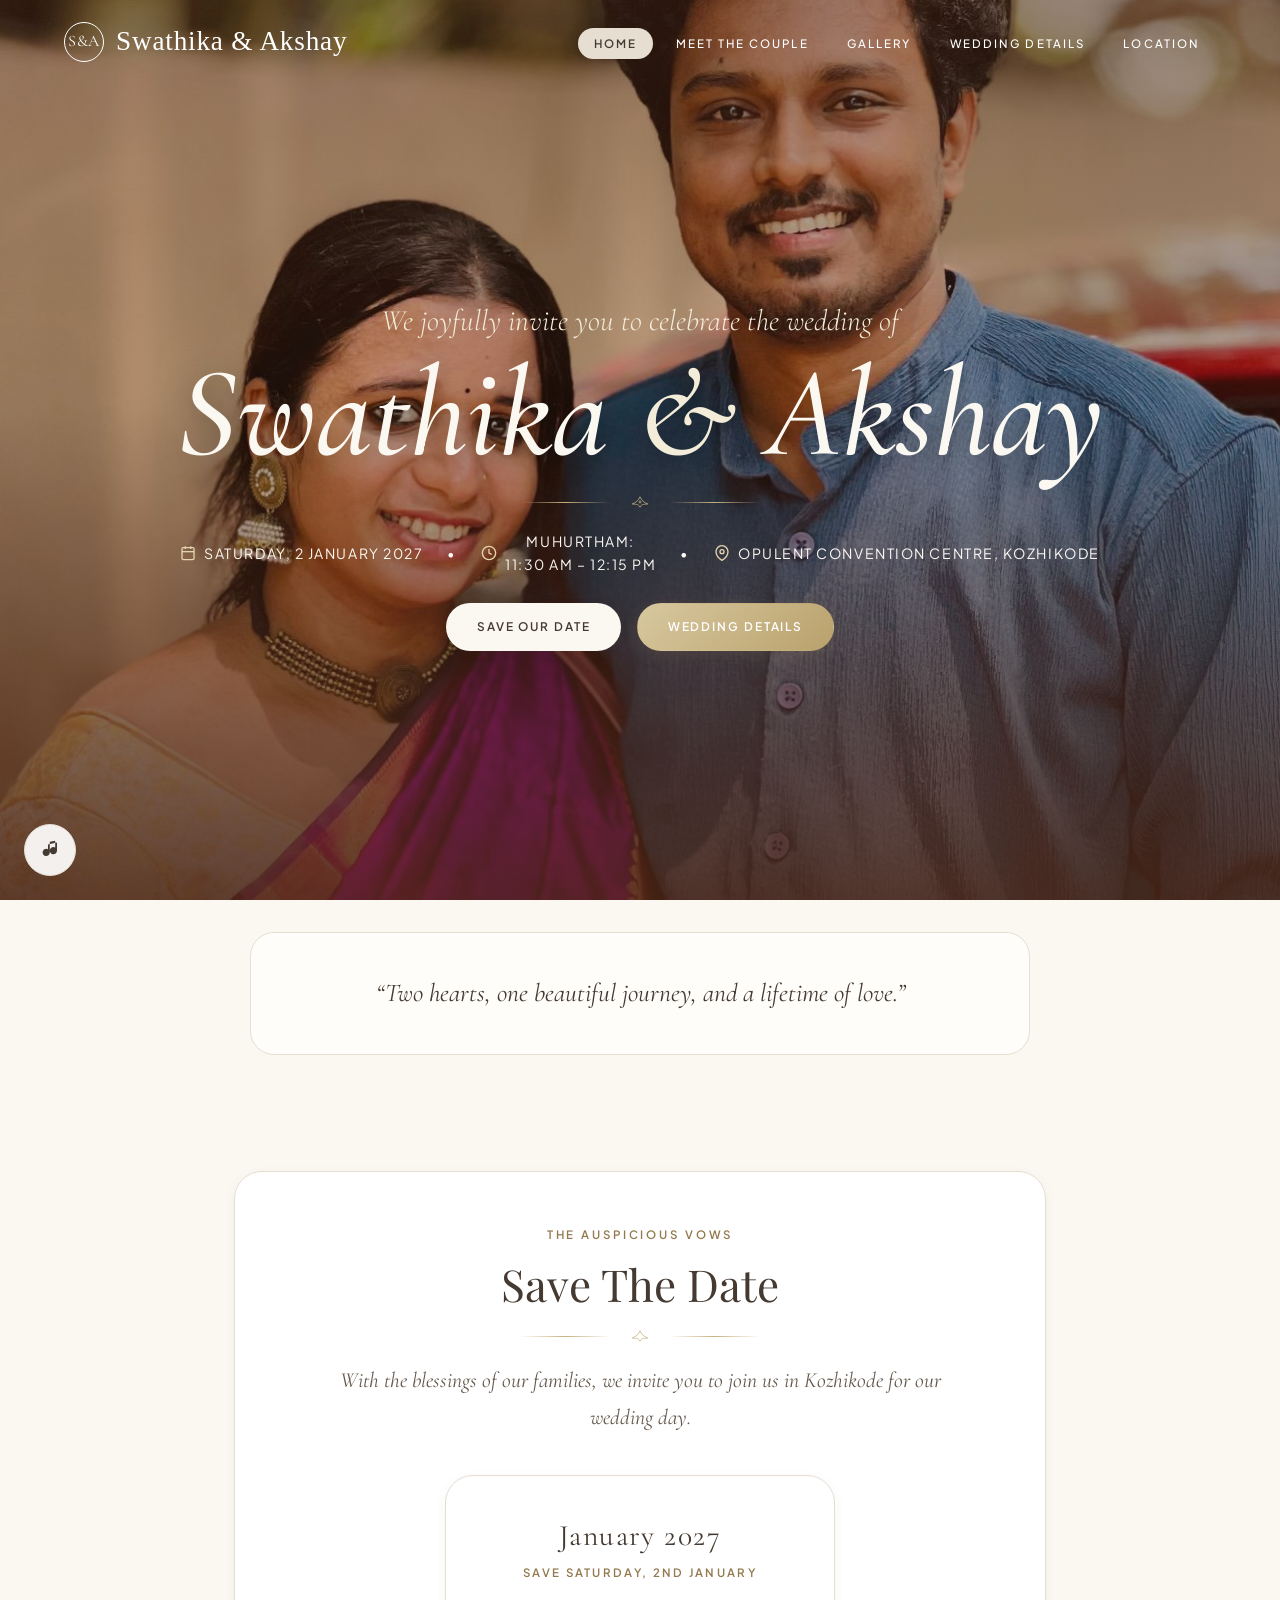
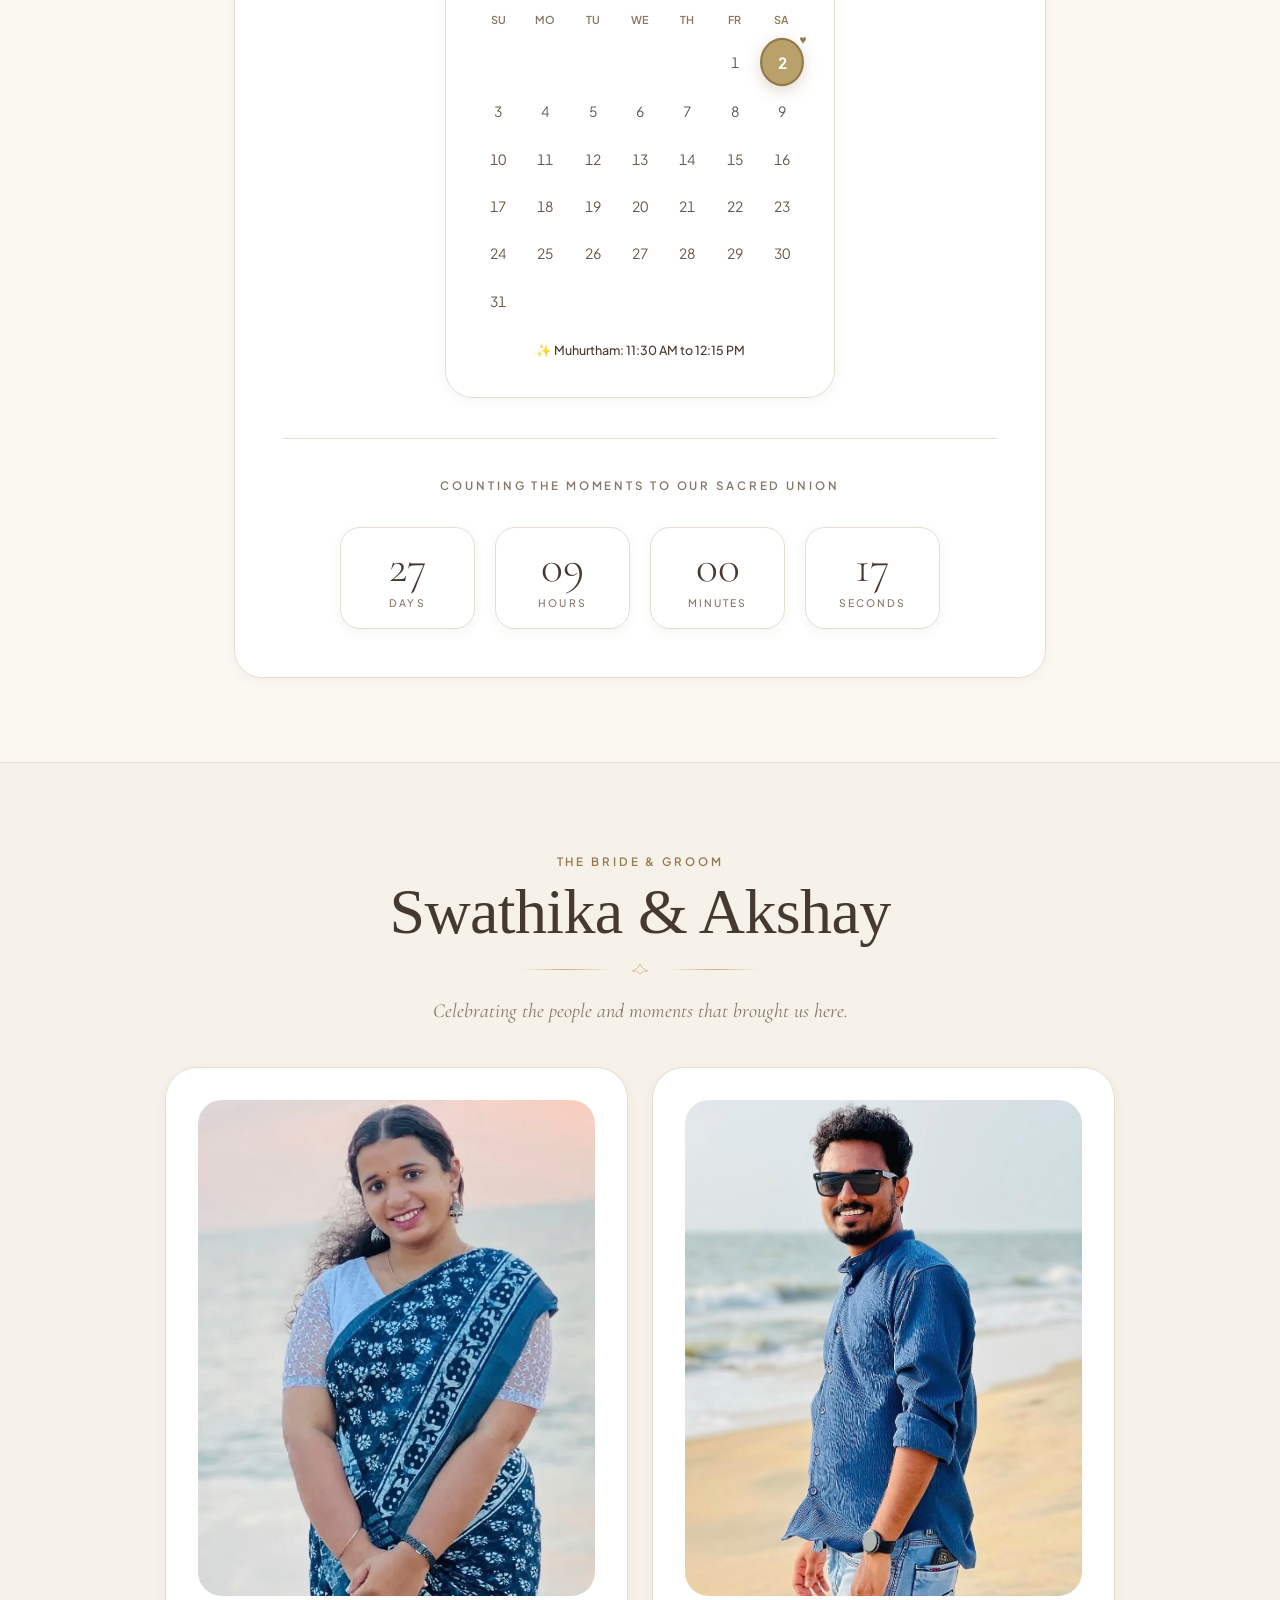
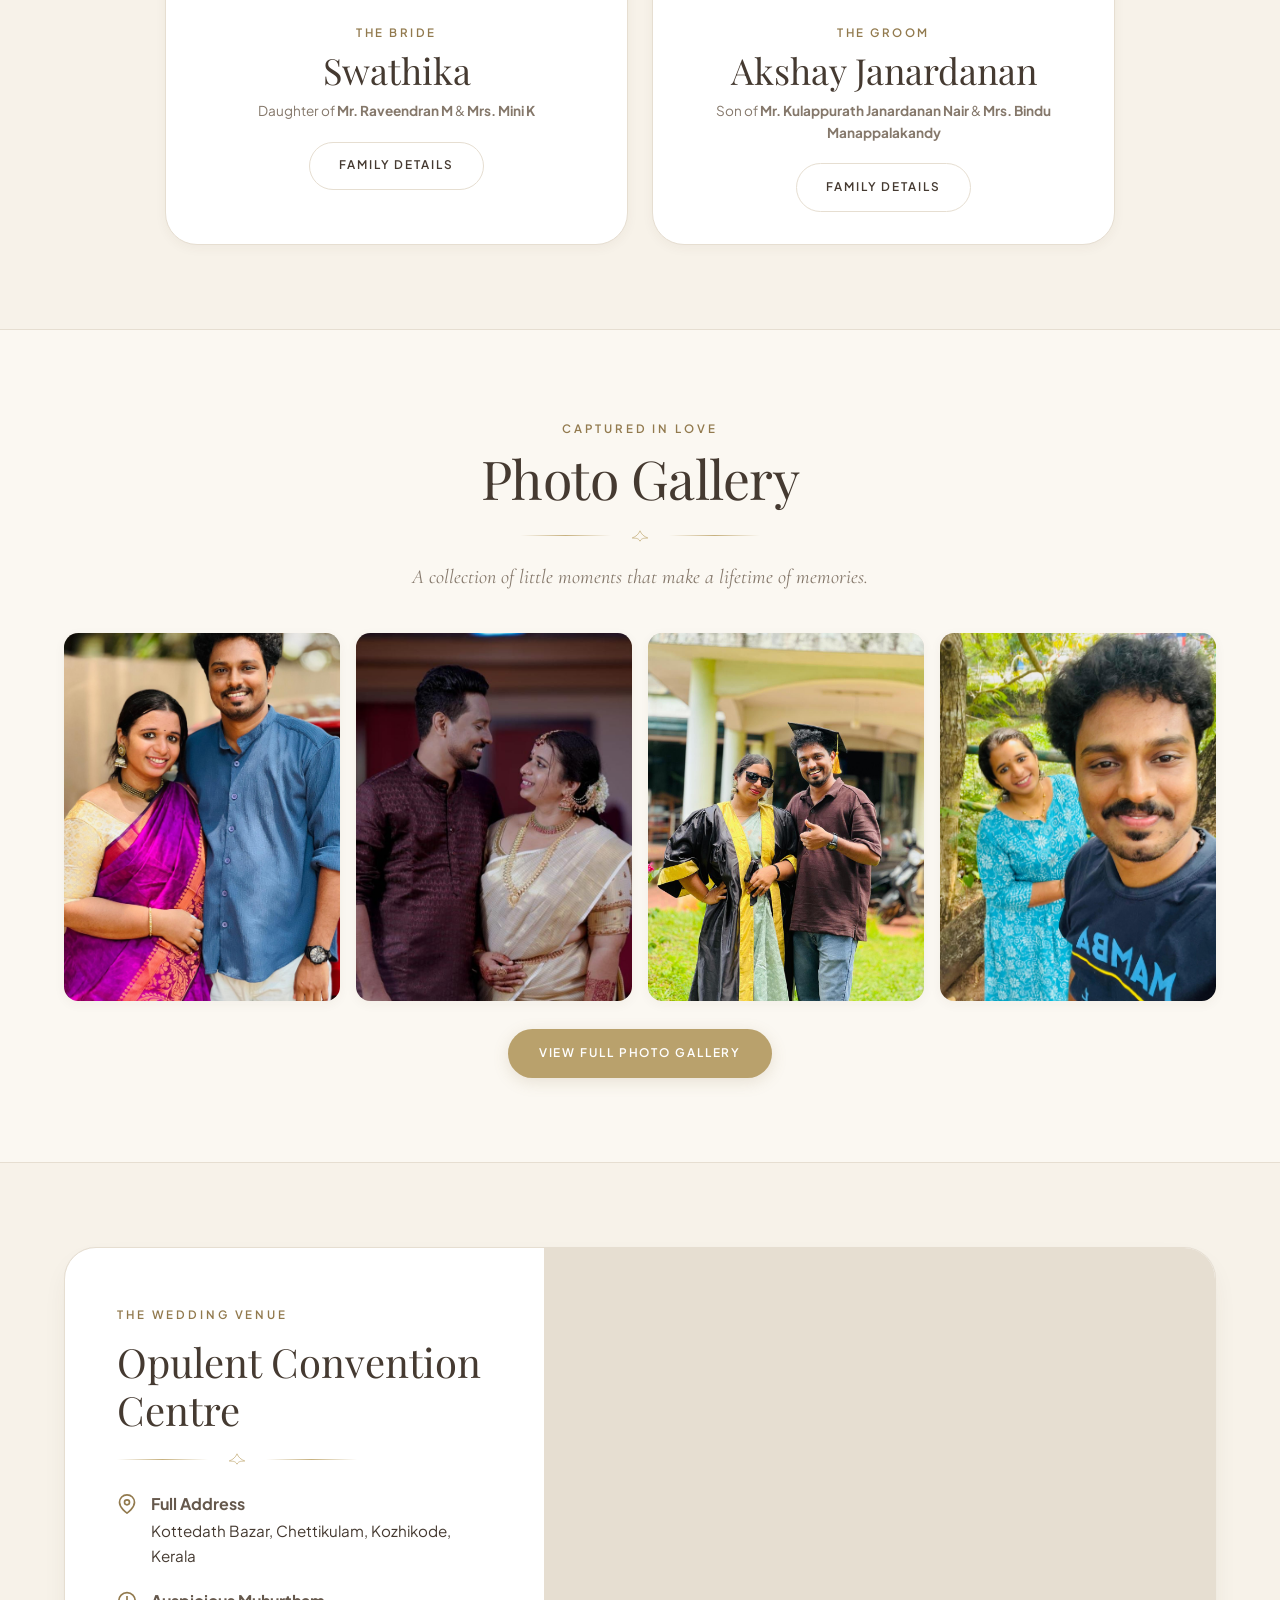
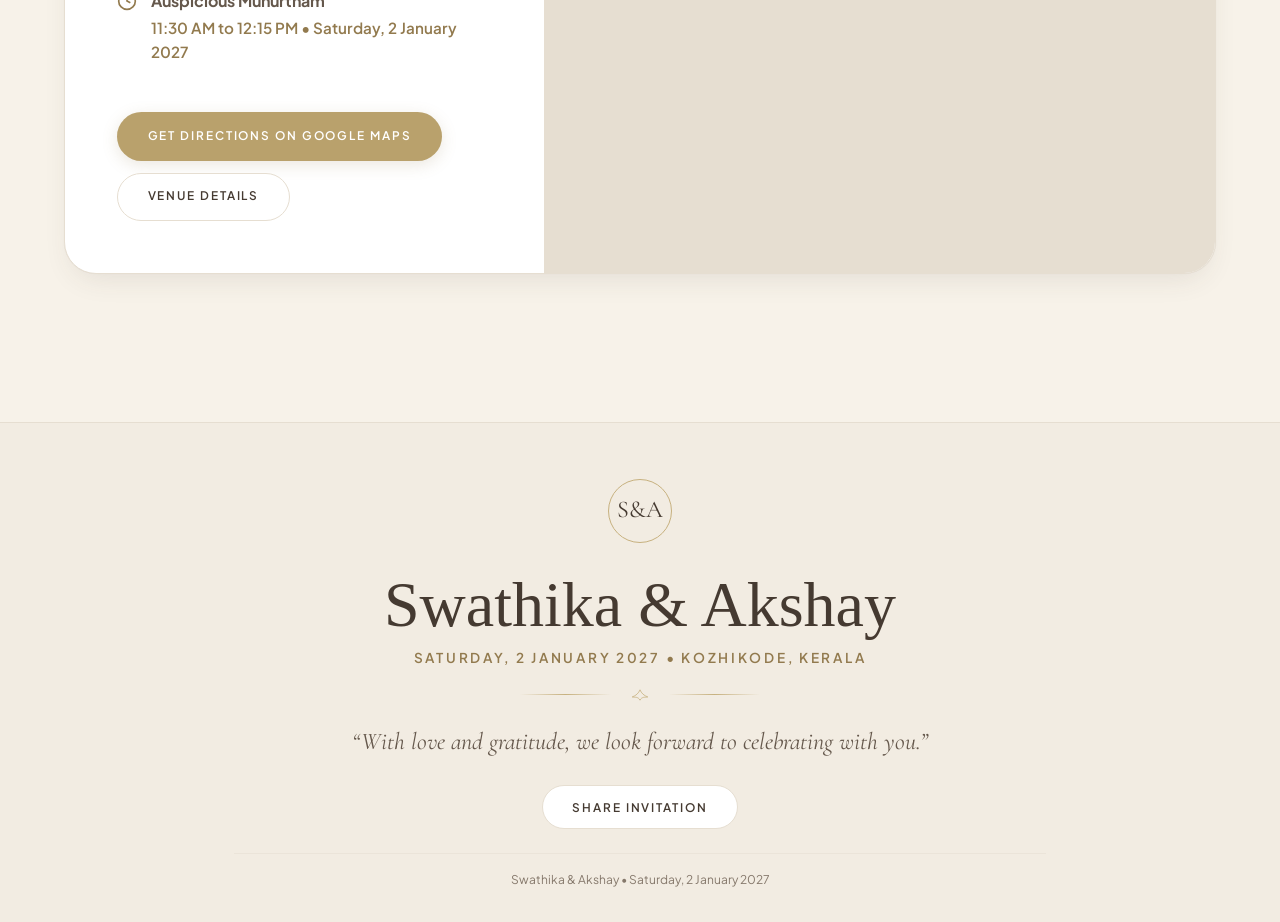
==== commit 914dd974: "Music changed" ====
--- a/index.html
+++ b/index.html
@@ -476,7 +476,7 @@
     </div>
   </div>
 
-  <audio id="background-music" src="images/Agam%20-%20Walk%20of%20the%20Bride%20-%20Sita%20Kalyana%20Vaibhogame.mp3" preload="none" loop></audio>
+  <audio id="background-music" src="images/agam-walk-of-the-bride-sita-kalyana-vaibhogame_cOOo2GeA.mp3" preload="none" loop></audio>
   <button id="music-toggle-btn" class="music-toggle-btn" type="button" aria-label="Play background music" aria-pressed="false">
     <svg viewBox="0 0 24 24" aria-hidden="true"><path d="M12 3v12.05A4 4 0 1 1 10 11.5V6.2l10-2.2v9.05A4 4 0 1 1 18 9.5V2l-6 1z"/></svg>
   </button>
--- a/style.css
+++ b/style.css
@@ -770,15 +770,19 @@
 }
 
 .hero-names {
+  font-family: var(--font-serif);
   font-size: clamp(4.5rem, 12vw, 8rem);
+  font-style: italic;
+  font-weight: 500;
   line-height: 0.95;
   margin: 0.55rem 0 1.25rem;
   letter-spacing: 0;
+  color: var(--color-ivory);
   text-shadow: 0 4px 28px rgba(0, 0, 0, 0.35);
 }
 
 .hero-ampersand {
-  color: #E5D5AE;
+  color: var(--color-gold-light);
 }
 
 .hero-details {
